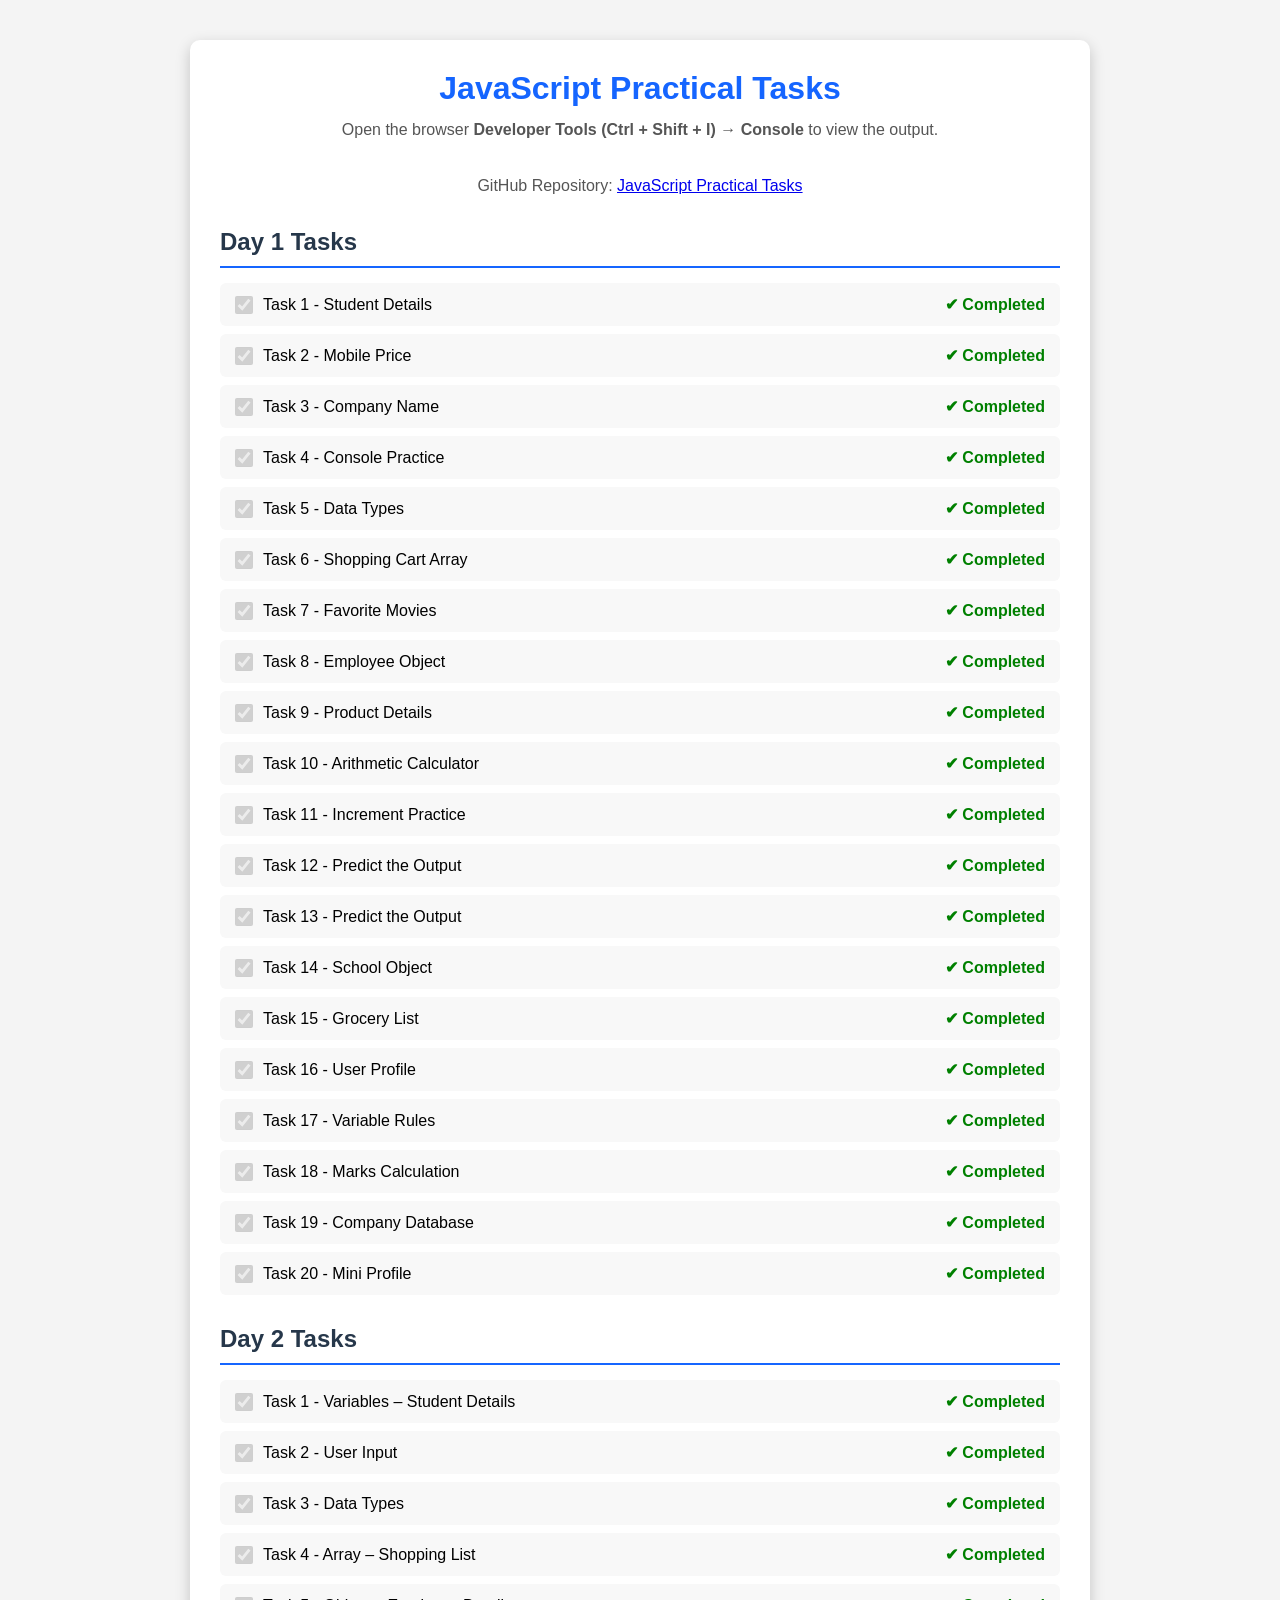
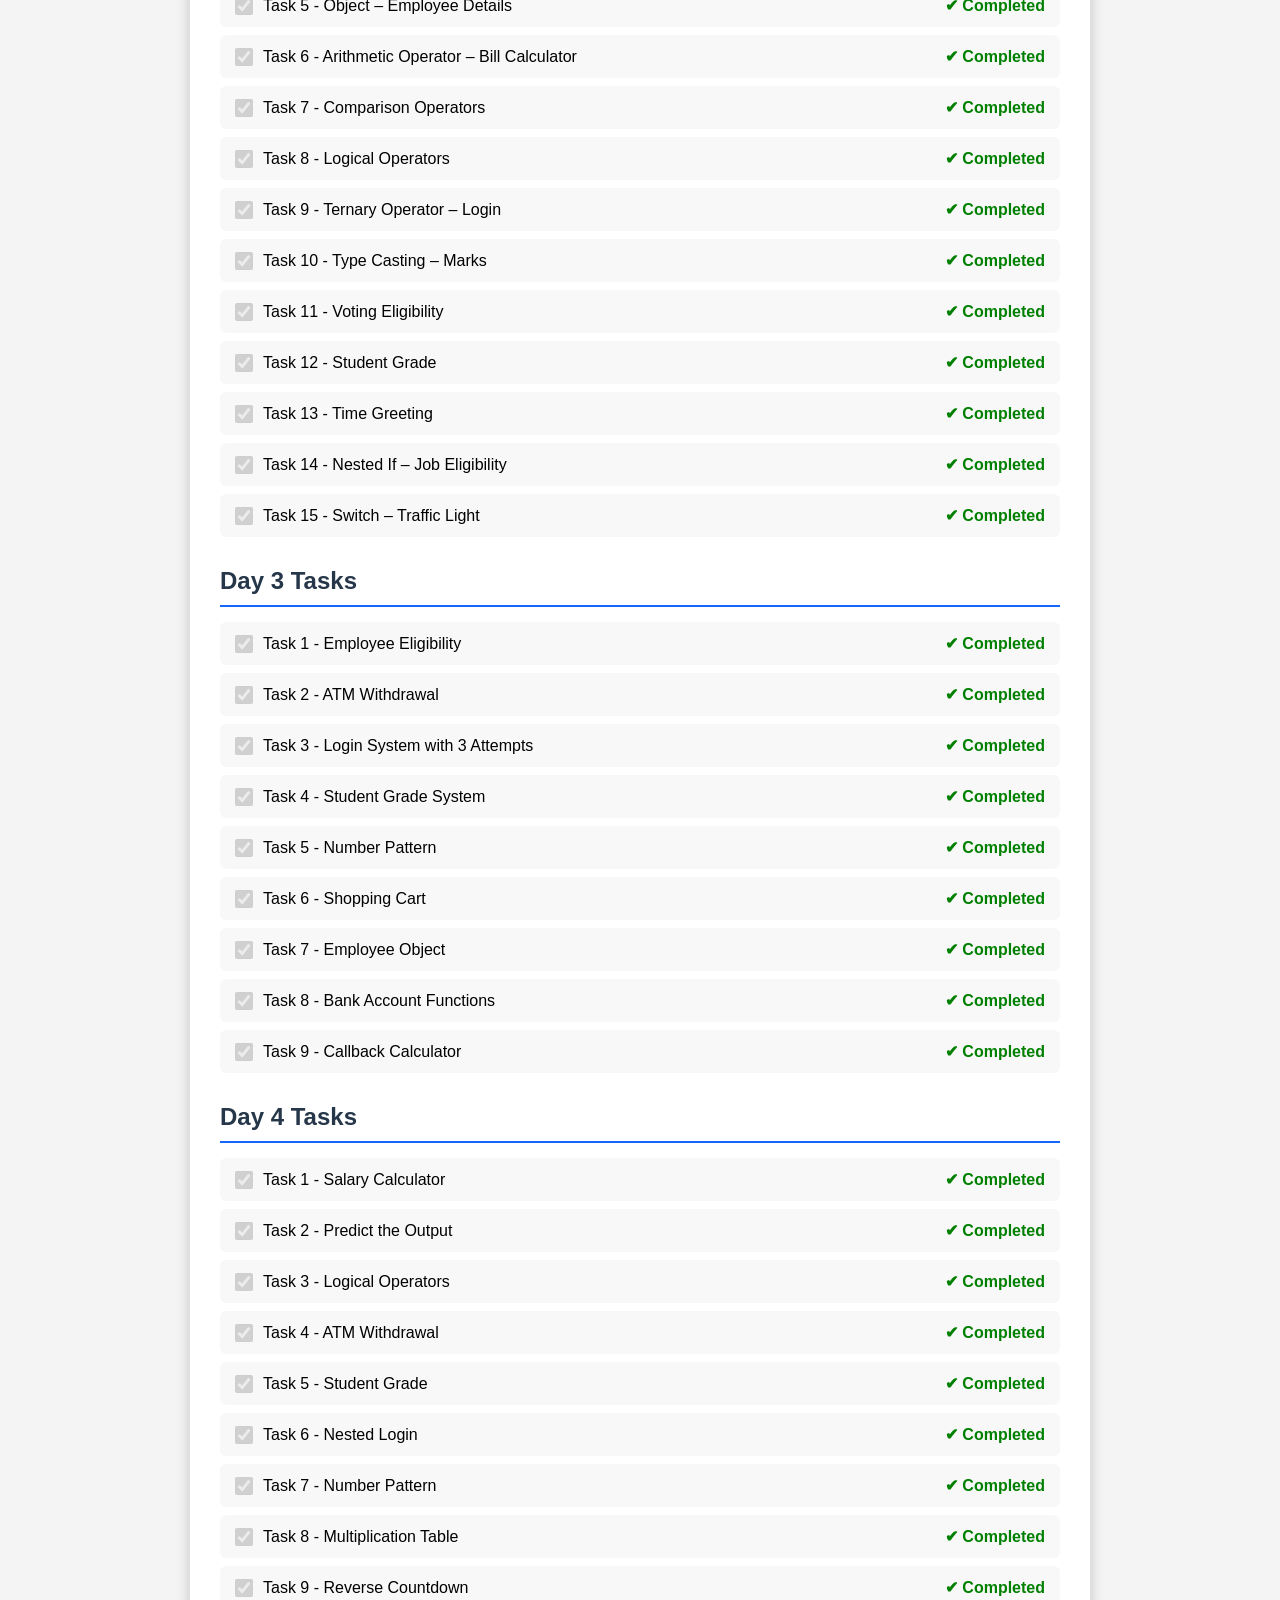
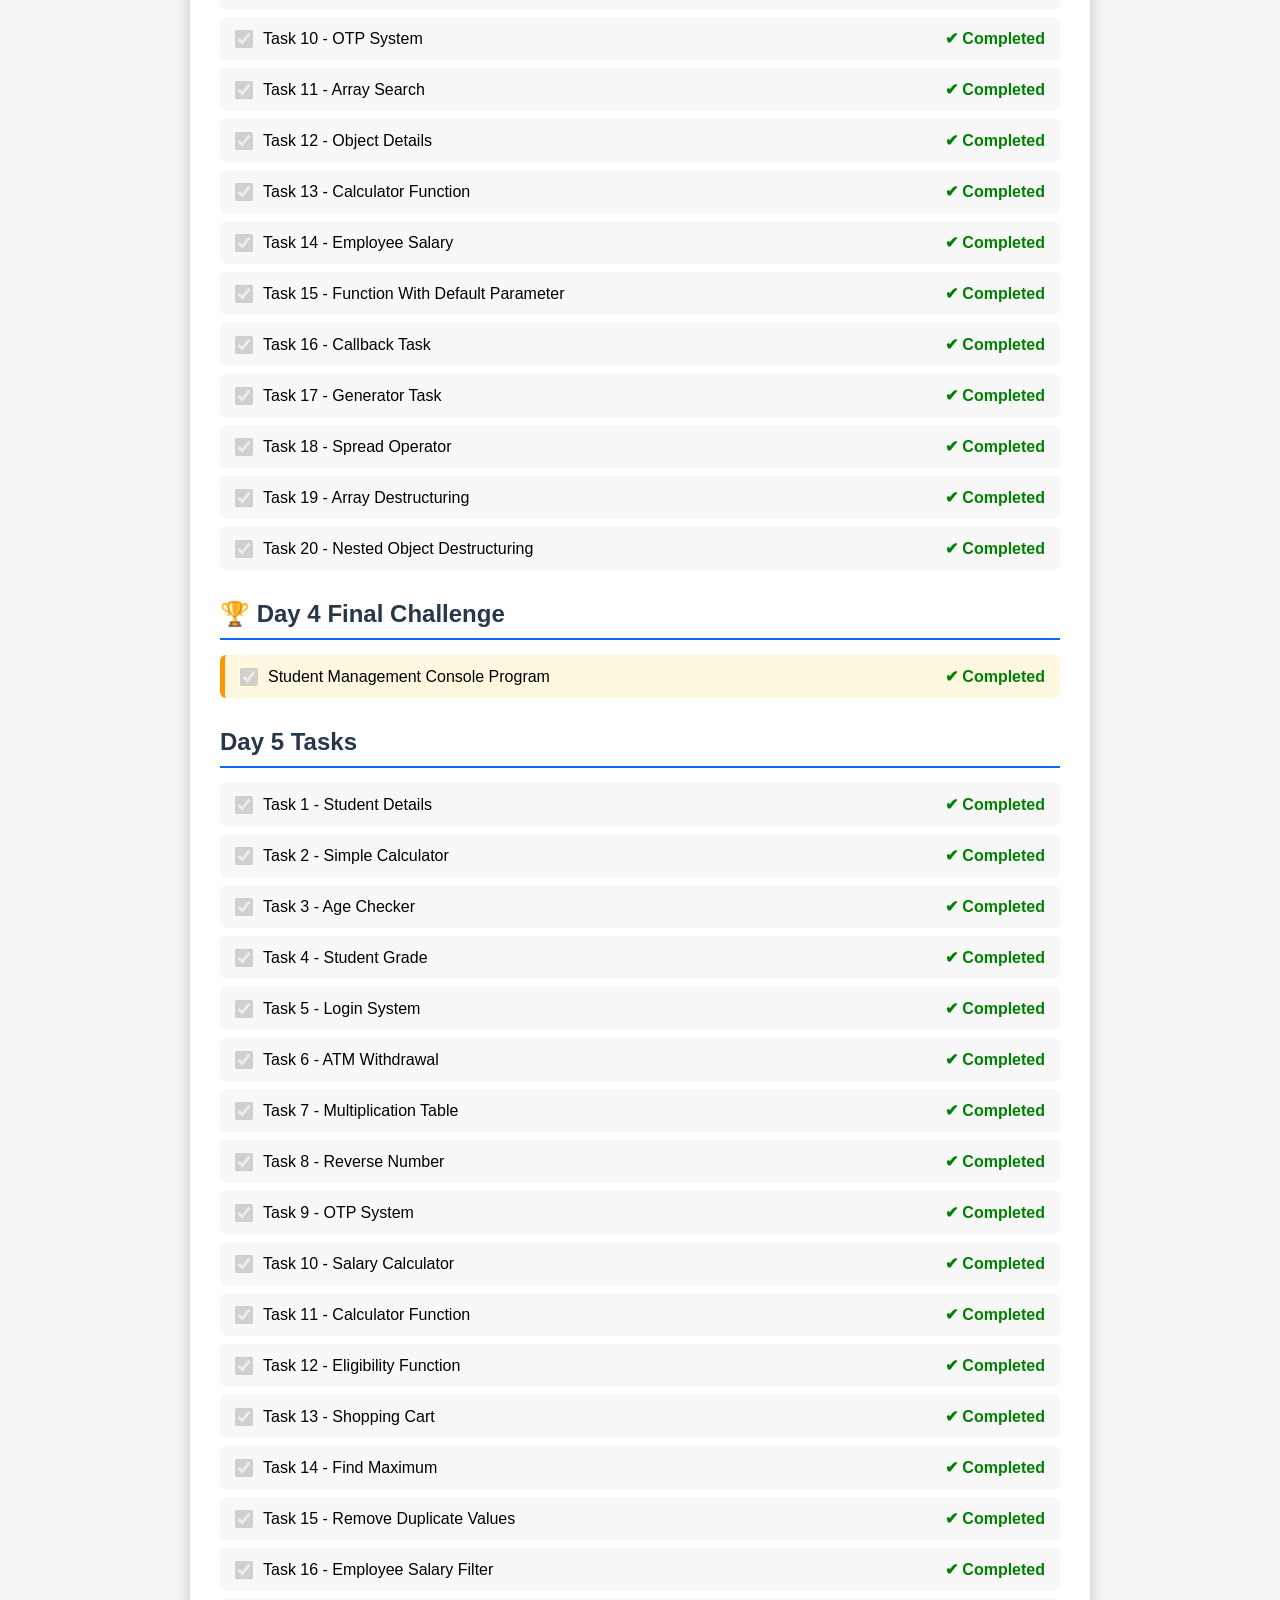
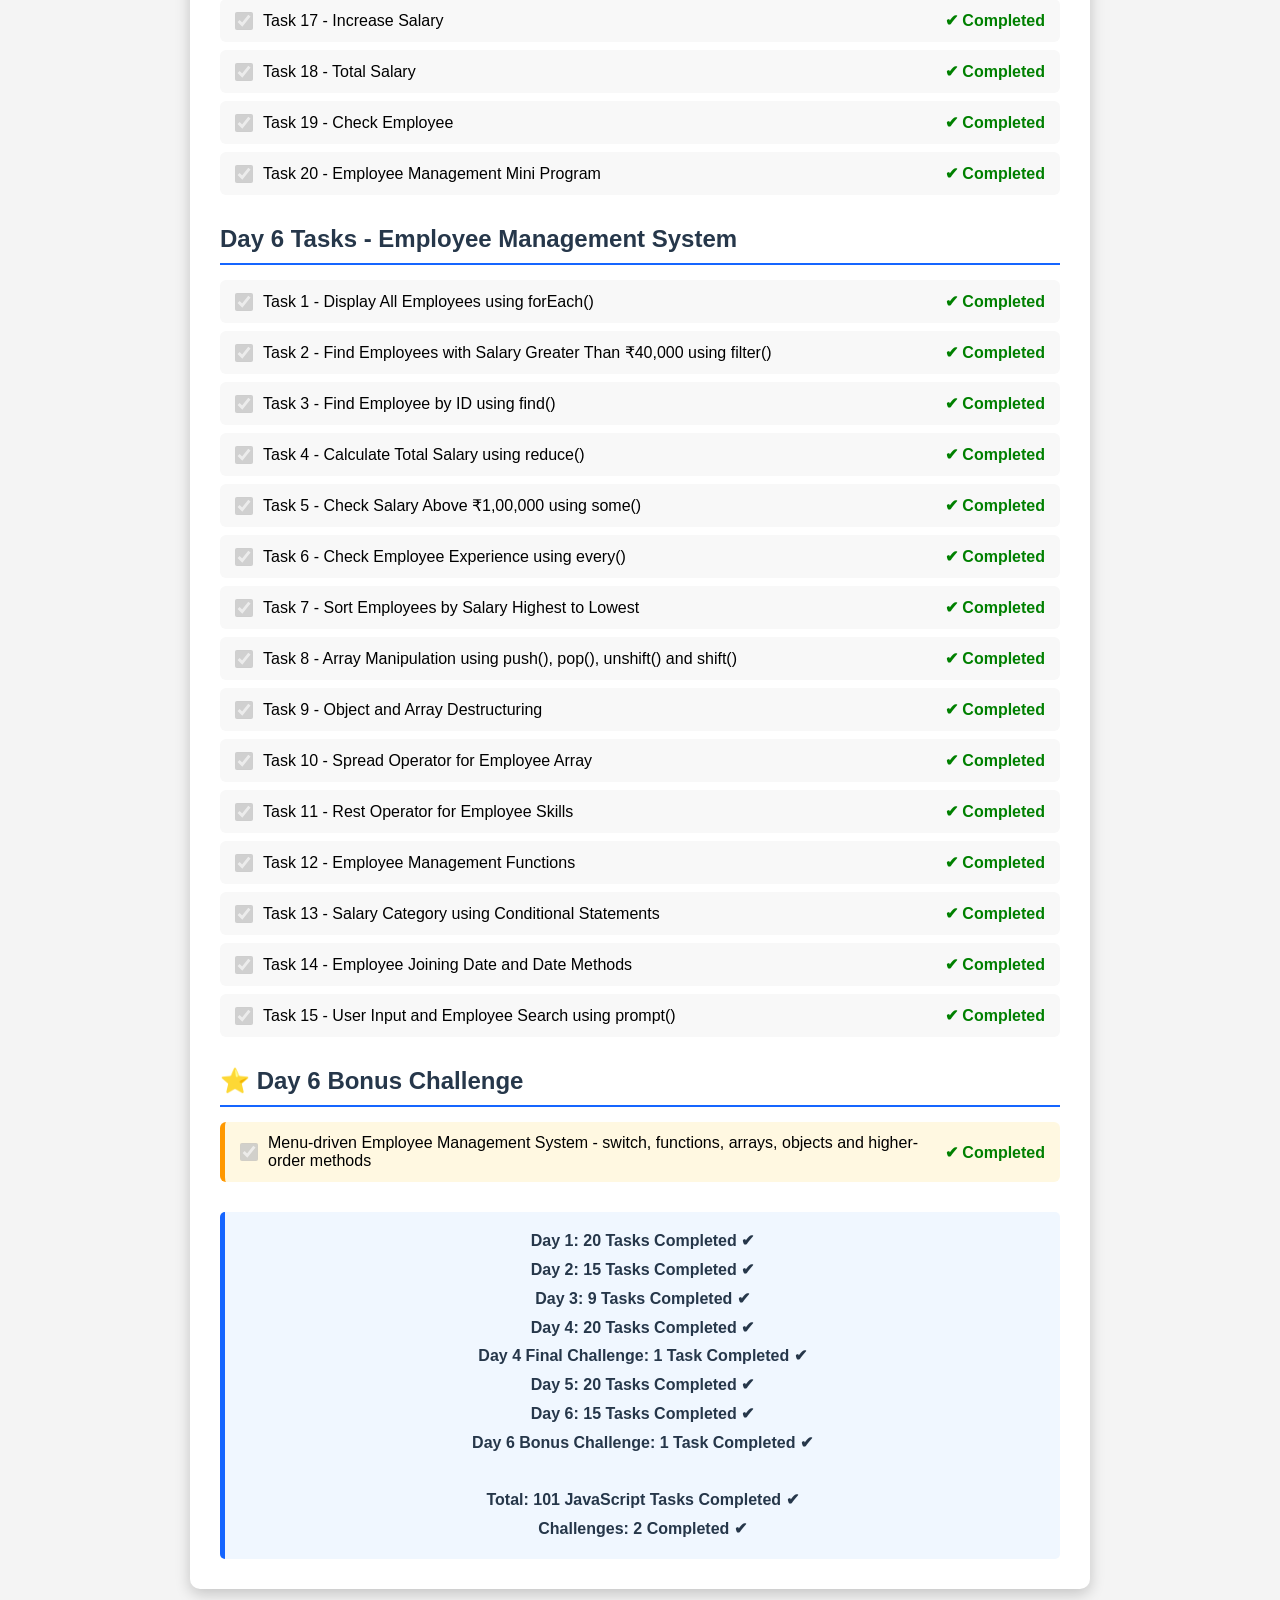
==== index.html @ 6cb3fb2b "day 6 task completed" ====
<!DOCTYPE html>
<html lang="en">

<head>
    <meta charset="UTF-8">
    <meta name="viewport" content="width=device-width, initial-scale=1.0">

    <title>JavaScript Tasks - Day 1 to Day 6</title>

    <style>
        * {
            margin: 0;
            padding: 0;
            box-sizing: border-box;
            font-family: Arial, sans-serif;
        }

        body {
            background: #f4f4f4;
            padding: 40px;
        }

        .container {
            max-width: 900px;
            margin: auto;
            background: #fff;
            padding: 30px;
            border-radius: 10px;
            box-shadow: 0 5px 15px rgba(0, 0, 0, .2);
        }

        h1 {
            color: #1565ff;
            text-align: center;
            margin-bottom: 10px;
        }

        .description {
            text-align: center;
            color: #555;
            margin-bottom: 30px;
            line-height: 1.6;
        }

        .day-section {
            margin-top: 30px;
        }

        h2 {
            color: #26374a;
            margin-bottom: 15px;
            padding-bottom: 10px;
            border-bottom: 2px solid #1565ff;
        }

        ul {
            list-style: none;
        }

        li {
            padding: 12px 15px;
            margin: 8px 0;
            background: #f8f8f8;
            border-radius: 6px;
            display: flex;
            align-items: center;
            gap: 10px;
        }

        input[type="checkbox"] {
            width: 18px;
            height: 18px;
            accent-color: #1565ff;
            flex-shrink: 0;
        }

        .task-name {
            flex: 1;
        }

        .completed {
            color: green;
            font-weight: bold;
            white-space: nowrap;
        }

        .challenge {
            background: #fff8e1;
            border-left: 5px solid #ff9800;
        }

        .summary {
            margin-top: 30px;
            padding: 15px;
            background: #f0f7ff;
            border-left: 5px solid #1565ff;
            border-radius: 5px;
            text-align: center;
            font-weight: bold;
            color: #26374a;
            line-height: 1.8;
        }

        @media (max-width: 600px) {
            body {
                padding: 20px;
            }

            .container {
                padding: 20px;
            }

            li {
                align-items: flex-start;
            }

            .completed {
                font-size: 13px;
            }
        }
    </style>
</head>

<body>

<div class="container">

    <h1>JavaScript Practical Tasks</h1>

    <p class="description">
        Open the browser
        <strong>Developer Tools (Ctrl + Shift + I)</strong>
        →
        <strong>Console</strong>
        to view the output.
    </p>

    <p class="description">
        GitHub Repository:
        <a
            href="https://github.com/Mohithram30/javascript-tasks"
            target="_blank">
            JavaScript Practical Tasks
        </a>
    </p>


    <!-- ==================== DAY 1 ==================== -->

    <div class="day-section">

        <h2>Day 1 Tasks</h2>

        <ul>

            <li>
                <input type="checkbox" checked disabled>
                <span class="task-name">Task 1 - Student Details</span>
                <span class="completed">✔ Completed</span>
            </li>

            <li>
                <input type="checkbox" checked disabled>
                <span class="task-name">Task 2 - Mobile Price</span>
                <span class="completed">✔ Completed</span>
            </li>

            <li>
                <input type="checkbox" checked disabled>
                <span class="task-name">Task 3 - Company Name</span>
                <span class="completed">✔ Completed</span>
            </li>

            <li>
                <input type="checkbox" checked disabled>
                <span class="task-name">Task 4 - Console Practice</span>
                <span class="completed">✔ Completed</span>
            </li>

            <li>
                <input type="checkbox" checked disabled>
                <span class="task-name">Task 5 - Data Types</span>
                <span class="completed">✔ Completed</span>
            </li>

            <li>
                <input type="checkbox" checked disabled>
                <span class="task-name">Task 6 - Shopping Cart Array</span>
                <span class="completed">✔ Completed</span>
            </li>

            <li>
                <input type="checkbox" checked disabled>
                <span class="task-name">Task 7 - Favorite Movies</span>
                <span class="completed">✔ Completed</span>
            </li>

            <li>
                <input type="checkbox" checked disabled>
                <span class="task-name">Task 8 - Employee Object</span>
                <span class="completed">✔ Completed</span>
            </li>

            <li>
                <input type="checkbox" checked disabled>
                <span class="task-name">Task 9 - Product Details</span>
                <span class="completed">✔ Completed</span>
            </li>

            <li>
                <input type="checkbox" checked disabled>
                <span class="task-name">Task 10 - Arithmetic Calculator</span>
                <span class="completed">✔ Completed</span>
            </li>

            <li>
                <input type="checkbox" checked disabled>
                <span class="task-name">Task 11 - Increment Practice</span>
                <span class="completed">✔ Completed</span>
            </li>

            <li>
                <input type="checkbox" checked disabled>
                <span class="task-name">Task 12 - Predict the Output</span>
                <span class="completed">✔ Completed</span>
            </li>

            <li>
                <input type="checkbox" checked disabled>
                <span class="task-name">Task 13 - Predict the Output</span>
                <span class="completed">✔ Completed</span>
            </li>

            <li>
                <input type="checkbox" checked disabled>
                <span class="task-name">Task 14 - School Object</span>
                <span class="completed">✔ Completed</span>
            </li>

            <li>
                <input type="checkbox" checked disabled>
                <span class="task-name">Task 15 - Grocery List</span>
                <span class="completed">✔ Completed</span>
            </li>

            <li>
                <input type="checkbox" checked disabled>
                <span class="task-name">Task 16 - User Profile</span>
                <span class="completed">✔ Completed</span>
            </li>

            <li>
                <input type="checkbox" checked disabled>
                <span class="task-name">Task 17 - Variable Rules</span>
                <span class="completed">✔ Completed</span>
            </li>

            <li>
                <input type="checkbox" checked disabled>
                <span class="task-name">Task 18 - Marks Calculation</span>
                <span class="completed">✔ Completed</span>
            </li>

            <li>
                <input type="checkbox" checked disabled>
                <span class="task-name">Task 19 - Company Database</span>
                <span class="completed">✔ Completed</span>
            </li>

            <li>
                <input type="checkbox" checked disabled>
                <span class="task-name">Task 20 - Mini Profile</span>
                <span class="completed">✔ Completed</span>
            </li>

        </ul>

    </div>


    <!-- ==================== DAY 2 ==================== -->

    <div class="day-section">

        <h2>Day 2 Tasks</h2>

        <ul>

            <li>
                <input type="checkbox" checked disabled>
                <span class="task-name">Task 1 - Variables – Student Details</span>
                <span class="completed">✔ Completed</span>
            </li>

            <li>
                <input type="checkbox" checked disabled>
                <span class="task-name">Task 2 - User Input</span>
                <span class="completed">✔ Completed</span>
            </li>

            <li>
                <input type="checkbox" checked disabled>
                <span class="task-name">Task 3 - Data Types</span>
                <span class="completed">✔ Completed</span>
            </li>

            <li>
                <input type="checkbox" checked disabled>
                <span class="task-name">Task 4 - Array – Shopping List</span>
                <span class="completed">✔ Completed</span>
            </li>

            <li>
                <input type="checkbox" checked disabled>
                <span class="task-name">Task 5 - Object – Employee Details</span>
                <span class="completed">✔ Completed</span>
            </li>

            <li>
                <input type="checkbox" checked disabled>
                <span class="task-name">Task 6 - Arithmetic Operator – Bill Calculator</span>
                <span class="completed">✔ Completed</span>
            </li>

            <li>
                <input type="checkbox" checked disabled>
                <span class="task-name">Task 7 - Comparison Operators</span>
                <span class="completed">✔ Completed</span>
            </li>

            <li>
                <input type="checkbox" checked disabled>
                <span class="task-name">Task 8 - Logical Operators</span>
                <span class="completed">✔ Completed</span>
            </li>

            <li>
                <input type="checkbox" checked disabled>
                <span class="task-name">Task 9 - Ternary Operator – Login</span>
                <span class="completed">✔ Completed</span>
            </li>

            <li>
                <input type="checkbox" checked disabled>
                <span class="task-name">Task 10 - Type Casting – Marks</span>
                <span class="completed">✔ Completed</span>
            </li>

            <li>
                <input type="checkbox" checked disabled>
                <span class="task-name">Task 11 - Voting Eligibility</span>
                <span class="completed">✔ Completed</span>
            </li>

            <li>
                <input type="checkbox" checked disabled>
                <span class="task-name">Task 12 - Student Grade</span>
                <span class="completed">✔ Completed</span>
            </li>

            <li>
                <input type="checkbox" checked disabled>
                <span class="task-name">Task 13 - Time Greeting</span>
                <span class="completed">✔ Completed</span>
            </li>

            <li>
                <input type="checkbox" checked disabled>
                <span class="task-name">Task 14 - Nested If – Job Eligibility</span>
                <span class="completed">✔ Completed</span>
            </li>

            <li>
                <input type="checkbox" checked disabled>
                <span class="task-name">Task 15 - Switch – Traffic Light</span>
                <span class="completed">✔ Completed</span>
            </li>

        </ul>

    </div>


    <!-- ==================== DAY 3 ==================== -->

    <div class="day-section">

        <h2>Day 3 Tasks</h2>

        <ul>

            <li>
                <input type="checkbox" checked disabled>
                <span class="task-name">Task 1 - Employee Eligibility</span>
                <span class="completed">✔ Completed</span>
            </li>

            <li>
                <input type="checkbox" checked disabled>
                <span class="task-name">Task 2 - ATM Withdrawal</span>
                <span class="completed">✔ Completed</span>
            </li>

            <li>
                <input type="checkbox" checked disabled>
                <span class="task-name">Task 3 - Login System with 3 Attempts</span>
                <span class="completed">✔ Completed</span>
            </li>

            <li>
                <input type="checkbox" checked disabled>
                <span class="task-name">Task 4 - Student Grade System</span>
                <span class="completed">✔ Completed</span>
            </li>

            <li>
                <input type="checkbox" checked disabled>
                <span class="task-name">Task 5 - Number Pattern</span>
                <span class="completed">✔ Completed</span>
            </li>

            <li>
                <input type="checkbox" checked disabled>
                <span class="task-name">Task 6 - Shopping Cart</span>
                <span class="completed">✔ Completed</span>
            </li>

            <li>
                <input type="checkbox" checked disabled>
                <span class="task-name">Task 7 - Employee Object</span>
                <span class="completed">✔ Completed</span>
            </li>

            <li>
                <input type="checkbox" checked disabled>
                <span class="task-name">Task 8 - Bank Account Functions</span>
                <span class="completed">✔ Completed</span>
            </li>

            <li>
                <input type="checkbox" checked disabled>
                <span class="task-name">Task 9 - Callback Calculator</span>
                <span class="completed">✔ Completed</span>
            </li>

        </ul>

    </div>


    <!-- ==================== DAY 4 ==================== -->

    <div class="day-section">

        <h2>Day 4 Tasks</h2>

        <ul>

            <li>
                <input type="checkbox" checked disabled>
                <span class="task-name">Task 1 - Salary Calculator</span>
                <span class="completed">✔ Completed</span>
            </li>

            <li>
                <input type="checkbox" checked disabled>
                <span class="task-name">Task 2 - Predict the Output</span>
                <span class="completed">✔ Completed</span>
            </li>

            <li>
                <input type="checkbox" checked disabled>
                <span class="task-name">Task 3 - Logical Operators</span>
                <span class="completed">✔ Completed</span>
            </li>

            <li>
                <input type="checkbox" checked disabled>
                <span class="task-name">Task 4 - ATM Withdrawal</span>
                <span class="completed">✔ Completed</span>
            </li>

            <li>
                <input type="checkbox" checked disabled>
                <span class="task-name">Task 5 - Student Grade</span>
                <span class="completed">✔ Completed</span>
            </li>

            <li>
                <input type="checkbox" checked disabled>
                <span class="task-name">Task 6 - Nested Login</span>
                <span class="completed">✔ Completed</span>
            </li>

            <li>
                <input type="checkbox" checked disabled>
                <span class="task-name">Task 7 - Number Pattern</span>
                <span class="completed">✔ Completed</span>
            </li>

            <li>
                <input type="checkbox" checked disabled>
                <span class="task-name">Task 8 - Multiplication Table</span>
                <span class="completed">✔ Completed</span>
            </li>

            <li>
                <input type="checkbox" checked disabled>
                <span class="task-name">Task 9 - Reverse Countdown</span>
                <span class="completed">✔ Completed</span>
            </li>

            <li>
                <input type="checkbox" checked disabled>
                <span class="task-name">Task 10 - OTP System</span>
                <span class="completed">✔ Completed</span>
            </li>

            <li>
                <input type="checkbox" checked disabled>
                <span class="task-name">Task 11 - Array Search</span>
                <span class="completed">✔ Completed</span>
            </li>

            <li>
                <input type="checkbox" checked disabled>
                <span class="task-name">Task 12 - Object Details</span>
                <span class="completed">✔ Completed</span>
            </li>

            <li>
                <input type="checkbox" checked disabled>
                <span class="task-name">Task 13 - Calculator Function</span>
                <span class="completed">✔ Completed</span>
            </li>

            <li>
                <input type="checkbox" checked disabled>
                <span class="task-name">Task 14 - Employee Salary</span>
                <span class="completed">✔ Completed</span>
            </li>

            <li>
                <input type="checkbox" checked disabled>
                <span class="task-name">Task 15 - Function With Default Parameter</span>
                <span class="completed">✔ Completed</span>
            </li>

            <li>
                <input type="checkbox" checked disabled>
                <span class="task-name">Task 16 - Callback Task</span>
                <span class="completed">✔ Completed</span>
            </li>

            <li>
                <input type="checkbox" checked disabled>
                <span class="task-name">Task 17 - Generator Task</span>
                <span class="completed">✔ Completed</span>
            </li>

            <li>
                <input type="checkbox" checked disabled>
                <span class="task-name">Task 18 - Spread Operator</span>
                <span class="completed">✔ Completed</span>
            </li>

            <li>
                <input type="checkbox" checked disabled>
                <span class="task-name">Task 19 - Array Destructuring</span>
                <span class="completed">✔ Completed</span>
            </li>

            <li>
                <input type="checkbox" checked disabled>
                <span class="task-name">Task 20 - Nested Object Destructuring</span>
                <span class="completed">✔ Completed</span>
            </li>

        </ul>

    </div>


    <!-- ==================== DAY 4 FINAL CHALLENGE ==================== -->

    <div class="day-section">

        <h2>🏆 Day 4 Final Challenge</h2>

        <ul>

            <li class="challenge">
                <input type="checkbox" checked disabled>

                <span class="task-name">
                    Student Management Console Program
                </span>

                <span class="completed">
                    ✔ Completed
                </span>
            </li>

        </ul>

    </div>


    <!-- ==================== DAY 5 ==================== -->

    <div class="day-section">

        <h2>Day 5 Tasks</h2>

        <ul>

            <li>
                <input type="checkbox" checked disabled>
                <span class="task-name">Task 1 - Student Details</span>
                <span class="completed">✔ Completed</span>
            </li>

            <li>
                <input type="checkbox" checked disabled>
                <span class="task-name">Task 2 - Simple Calculator</span>
                <span class="completed">✔ Completed</span>
            </li>

            <li>
                <input type="checkbox" checked disabled>
                <span class="task-name">Task 3 - Age Checker</span>
                <span class="completed">✔ Completed</span>
            </li>

            <li>
                <input type="checkbox" checked disabled>
                <span class="task-name">Task 4 - Student Grade</span>
                <span class="completed">✔ Completed</span>
            </li>

            <li>
                <input type="checkbox" checked disabled>
                <span class="task-name">Task 5 - Login System</span>
                <span class="completed">✔ Completed</span>
            </li>

            <li>
                <input type="checkbox" checked disabled>
                <span class="task-name">Task 6 - ATM Withdrawal</span>
                <span class="completed">✔ Completed</span>
            </li>

            <li>
                <input type="checkbox" checked disabled>
                <span class="task-name">Task 7 - Multiplication Table</span>
                <span class="completed">✔ Completed</span>
            </li>

            <li>
                <input type="checkbox" checked disabled>
                <span class="task-name">Task 8 - Reverse Number</span>
                <span class="completed">✔ Completed</span>
            </li>

            <li>
                <input type="checkbox" checked disabled>
                <span class="task-name">Task 9 - OTP System</span>
                <span class="completed">✔ Completed</span>
            </li>

            <li>
                <input type="checkbox" checked disabled>
                <span class="task-name">Task 10 - Salary Calculator</span>
                <span class="completed">✔ Completed</span>
            </li>

            <li>
                <input type="checkbox" checked disabled>
                <span class="task-name">Task 11 - Calculator Function</span>
                <span class="completed">✔ Completed</span>
            </li>

            <li>
                <input type="checkbox" checked disabled>
                <span class="task-name">Task 12 - Eligibility Function</span>
                <span class="completed">✔ Completed</span>
            </li>

            <li>
                <input type="checkbox" checked disabled>
                <span class="task-name">Task 13 - Shopping Cart</span>
                <span class="completed">✔ Completed</span>
            </li>

            <li>
                <input type="checkbox" checked disabled>
                <span class="task-name">Task 14 - Find Maximum</span>
                <span class="completed">✔ Completed</span>
            </li>

            <li>
                <input type="checkbox" checked disabled>
                <span class="task-name">Task 15 - Remove Duplicate Values</span>
                <span class="completed">✔ Completed</span>
            </li>

            <li>
                <input type="checkbox" checked disabled>
                <span class="task-name">Task 16 - Employee Salary Filter</span>
                <span class="completed">✔ Completed</span>
            </li>

            <li>
                <input type="checkbox" checked disabled>
                <span class="task-name">Task 17 - Increase Salary</span>
                <span class="completed">✔ Completed</span>
            </li>

            <li>
                <input type="checkbox" checked disabled>
                <span class="task-name">Task 18 - Total Salary</span>
                <span class="completed">✔ Completed</span>
            </li>

            <li>
                <input type="checkbox" checked disabled>
                <span class="task-name">Task 19 - Check Employee</span>
                <span class="completed">✔ Completed</span>
            </li>

            <li>
                <input type="checkbox" checked disabled>
                <span class="task-name">Task 20 - Employee Management Mini Program</span>
                <span class="completed">✔ Completed</span>
            </li>

        </ul>

    </div>


    <!-- ==================== DAY 6 ==================== -->

    <div class="day-section">

        <h2>Day 6 Tasks - Employee Management System</h2>

        <ul>

            <li>
                <input type="checkbox" checked disabled>
                <span class="task-name">
                    Task 1 - Display All Employees using forEach()
                </span>
                <span class="completed">✔ Completed</span>
            </li>

            <li>
                <input type="checkbox" checked disabled>
                <span class="task-name">
                    Task 2 - Find Employees with Salary Greater Than ₹40,000 using filter()
                </span>
                <span class="completed">✔ Completed</span>
            </li>

            <li>
                <input type="checkbox" checked disabled>
                <span class="task-name">
                    Task 3 - Find Employee by ID using find()
                </span>
                <span class="completed">✔ Completed</span>
            </li>

            <li>
                <input type="checkbox" checked disabled>
                <span class="task-name">
                    Task 4 - Calculate Total Salary using reduce()
                </span>
                <span class="completed">✔ Completed</span>
            </li>

            <li>
                <input type="checkbox" checked disabled>
                <span class="task-name">
                    Task 5 - Check Salary Above ₹1,00,000 using some()
                </span>
                <span class="completed">✔ Completed</span>
            </li>

            <li>
                <input type="checkbox" checked disabled>
                <span class="task-name">
                    Task 6 - Check Employee Experience using every()
                </span>
                <span class="completed">✔ Completed</span>
            </li>

            <li>
                <input type="checkbox" checked disabled>
                <span class="task-name">
                    Task 7 - Sort Employees by Salary Highest to Lowest
                </span>
                <span class="completed">✔ Completed</span>
            </li>

            <li>
                <input type="checkbox" checked disabled>
                <span class="task-name">
                    Task 8 - Array Manipulation using push(), pop(), unshift() and shift()
                </span>
                <span class="completed">✔ Completed</span>
            </li>

            <li>
                <input type="checkbox" checked disabled>
                <span class="task-name">
                    Task 9 - Object and Array Destructuring
                </span>
                <span class="completed">✔ Completed</span>
            </li>

            <li>
                <input type="checkbox" checked disabled>
                <span class="task-name">
                    Task 10 - Spread Operator for Employee Array
                </span>
                <span class="completed">✔ Completed</span>
            </li>

            <li>
                <input type="checkbox" checked disabled>
                <span class="task-name">
                    Task 11 - Rest Operator for Employee Skills
                </span>
                <span class="completed">✔ Completed</span>
            </li>

            <li>
                <input type="checkbox" checked disabled>
                <span class="task-name">
                    Task 12 - Employee Management Functions
                </span>
                <span class="completed">✔ Completed</span>
            </li>

            <li>
                <input type="checkbox" checked disabled>
                <span class="task-name">
                    Task 13 - Salary Category using Conditional Statements
                </span>
                <span class="completed">✔ Completed</span>
            </li>

            <li>
                <input type="checkbox" checked disabled>
                <span class="task-name">
                    Task 14 - Employee Joining Date and Date Methods
                </span>
                <span class="completed">✔ Completed</span>
            </li>

            <li>
                <input type="checkbox" checked disabled>
                <span class="task-name">
                    Task 15 - User Input and Employee Search using prompt()
                </span>
                <span class="completed">✔ Completed</span>
            </li>

        </ul>

    </div>


    <!-- ==================== DAY 6 BONUS ==================== -->

    <div class="day-section">

        <h2>⭐ Day 6 Bonus Challenge</h2>

        <ul>

            <li class="challenge">

                <input type="checkbox" checked disabled>

                <span class="task-name">
                    Menu-driven Employee Management System
                    - switch, functions, arrays, objects and higher-order methods
                </span>

                <span class="completed">
                    ✔ Completed
                </span>

            </li>

        </ul>

    </div>


    <!-- ==================== SUMMARY ==================== -->

    <div class="summary">

        Day 1: 20 Tasks Completed ✔

        <br>

        Day 2: 15 Tasks Completed ✔

        <br>

        Day 3: 9 Tasks Completed ✔

        <br>

        Day 4: 20 Tasks Completed ✔

        <br>

        Day 4 Final Challenge: 1 Task Completed ✔

        <br>

        Day 5: 20 Tasks Completed ✔

        <br>

        Day 6: 15 Tasks Completed ✔

        <br>

        Day 6 Bonus Challenge: 1 Task Completed ✔

        <br>
        <br>

        <strong>Total: 101 JavaScript Tasks Completed ✔</strong>

        <br>

        <strong>Challenges: 2 Completed ✔</strong>

    </div>

</div>


<!-- ==================== JAVASCRIPT FILES ==================== -->

<!-- Day 1 JavaScript -->
<script src="Day 1 Tasks.js"></script>

<!-- Day 2 JavaScript -->
<script src="Day 2 Task.js"></script>

<!-- Day 3 JavaScript -->
<script src="Day 3 Tasks.js"></script>

<!-- Day 4 JavaScript -->
<script src="Day 4 Tasks.js"></script>

<!-- Day 5 JavaScript -->
<script src="Day 5 Tasks.js"></script>

<!-- Day 6 JavaScript -->
<script src="Day 6 Task.js"></script>


</body>

</html>
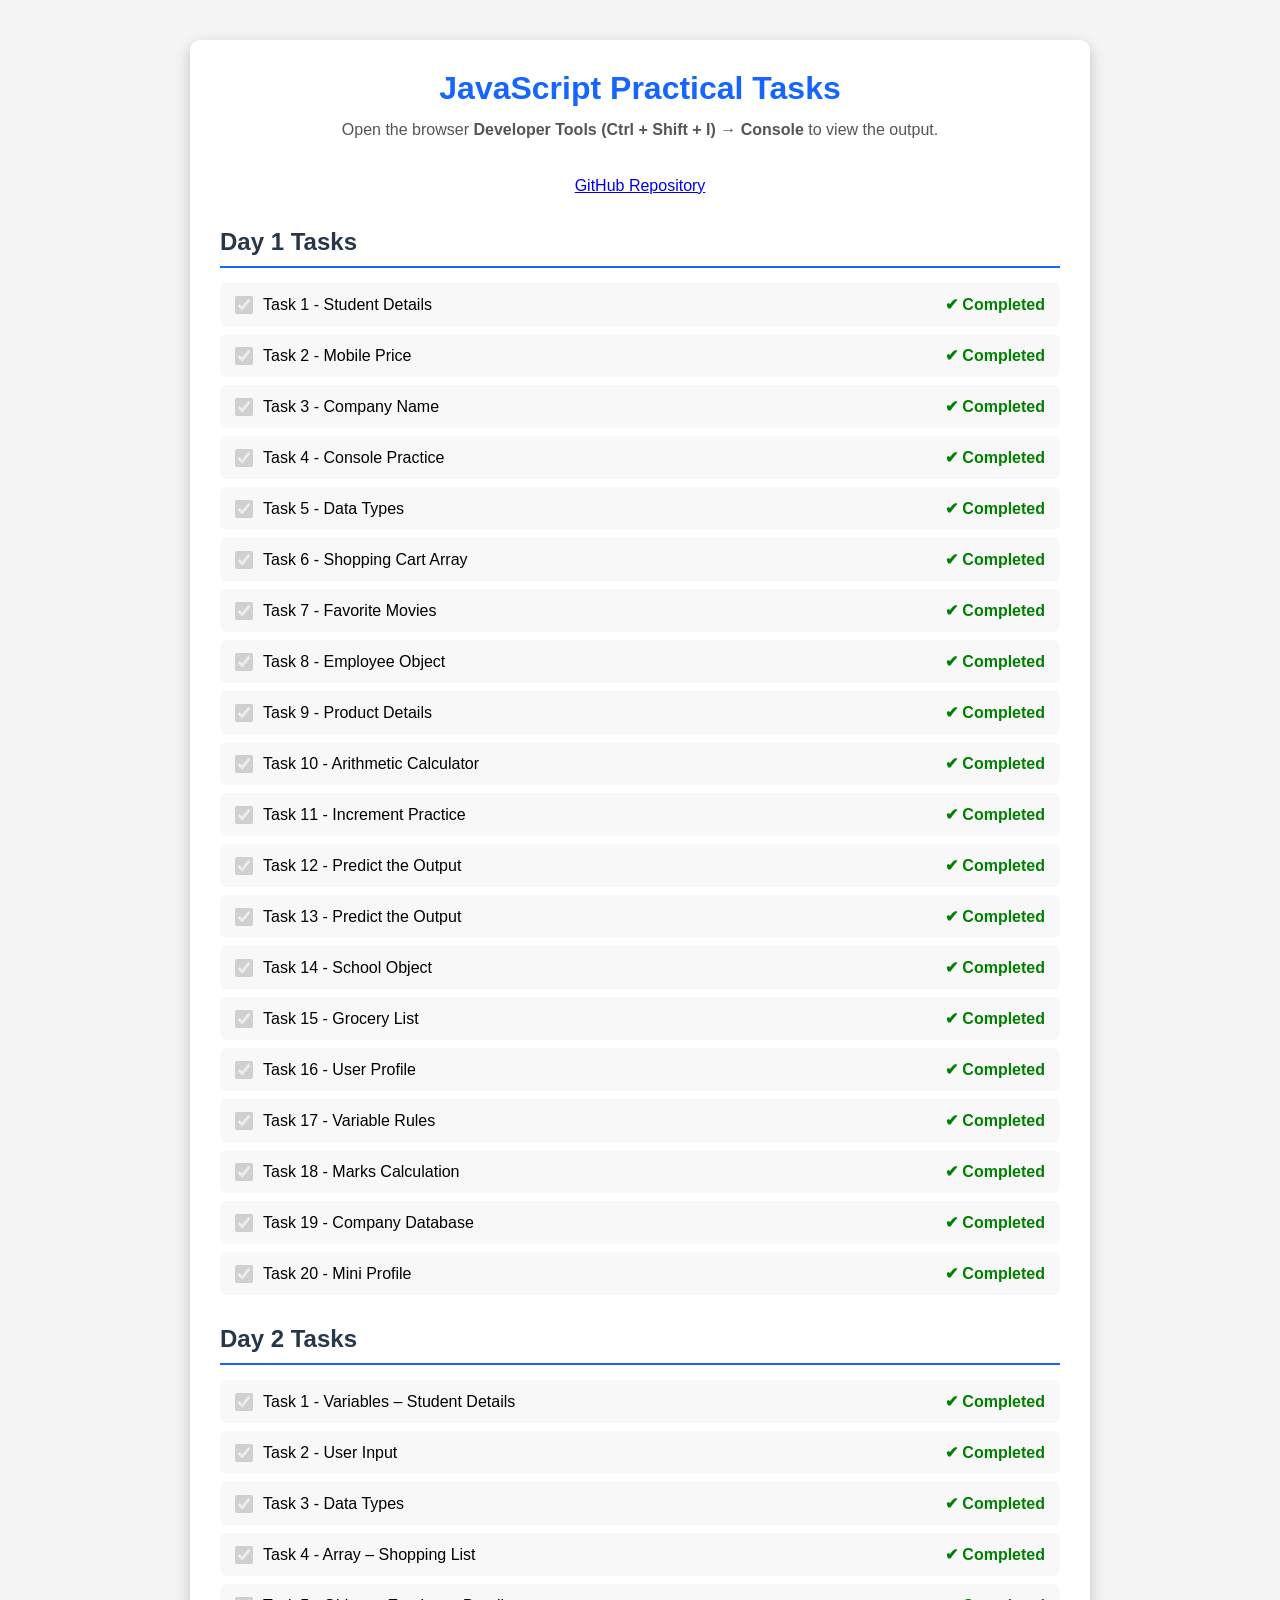
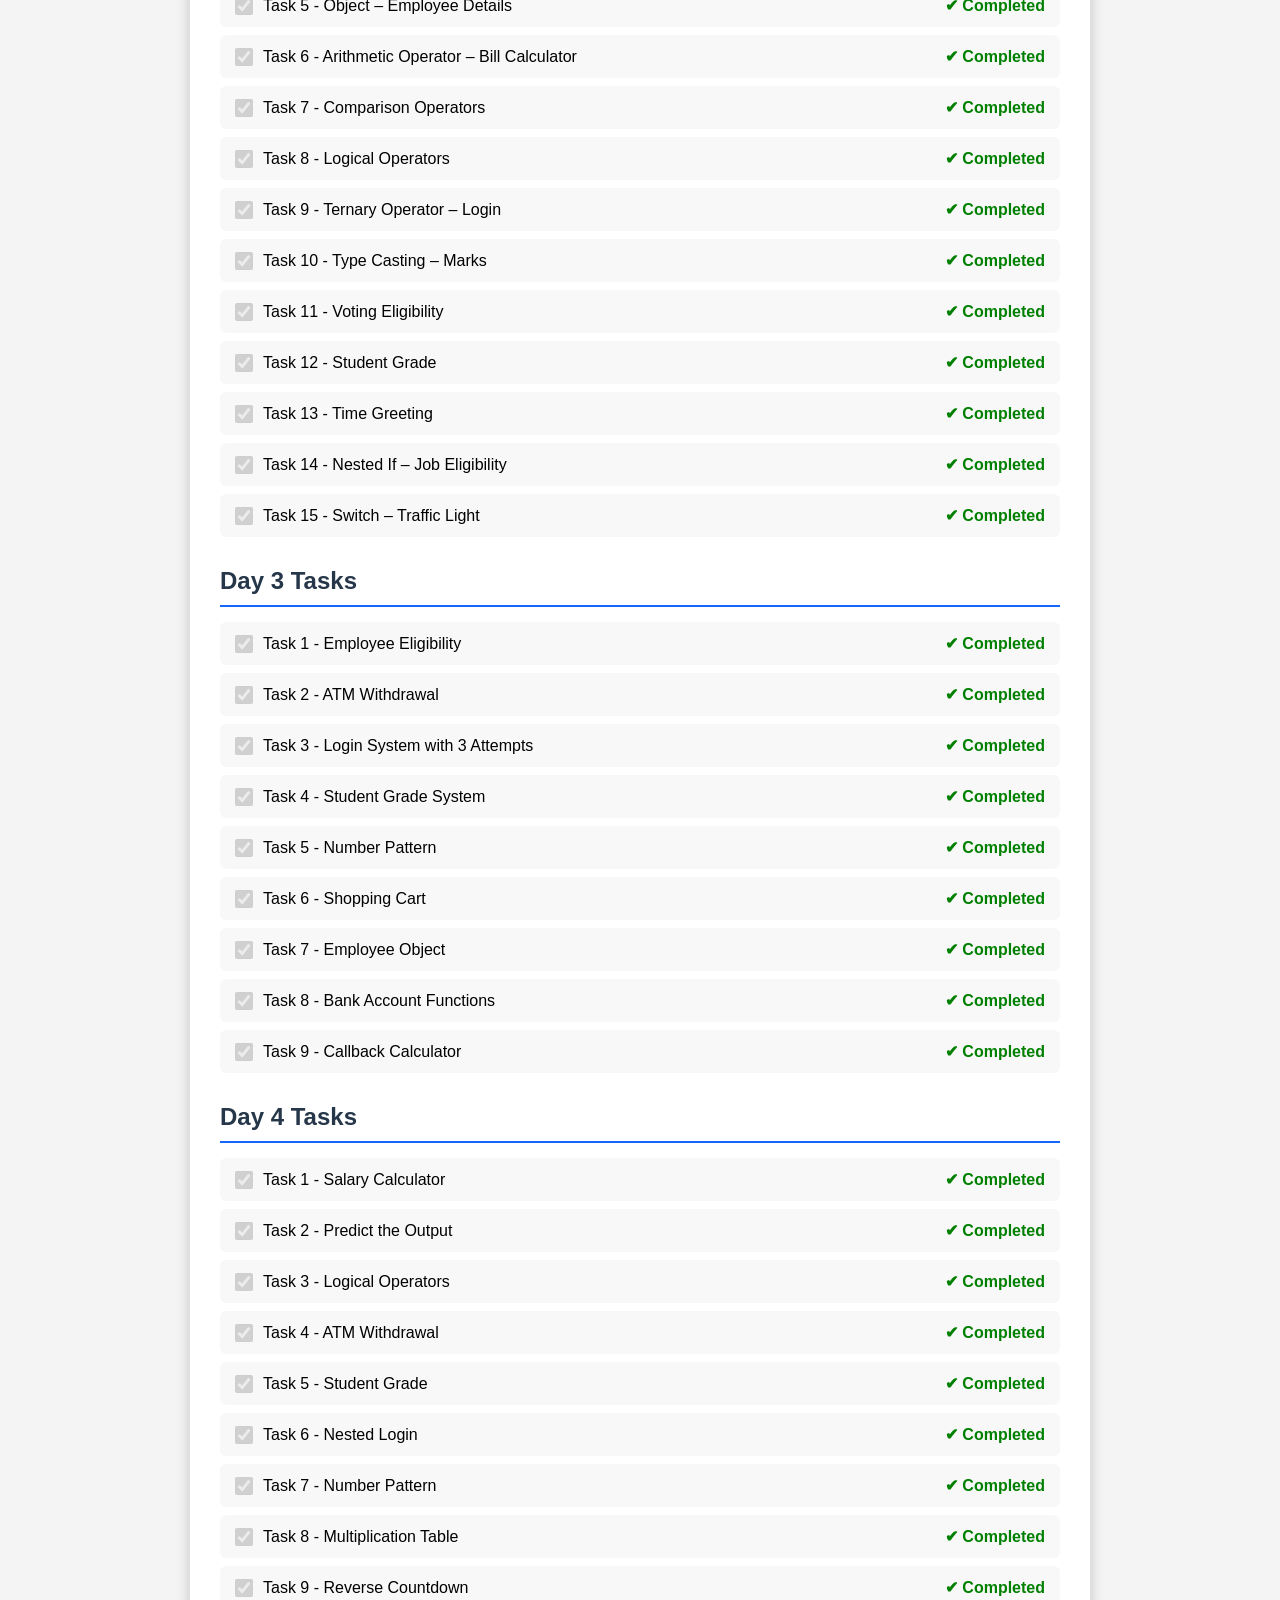
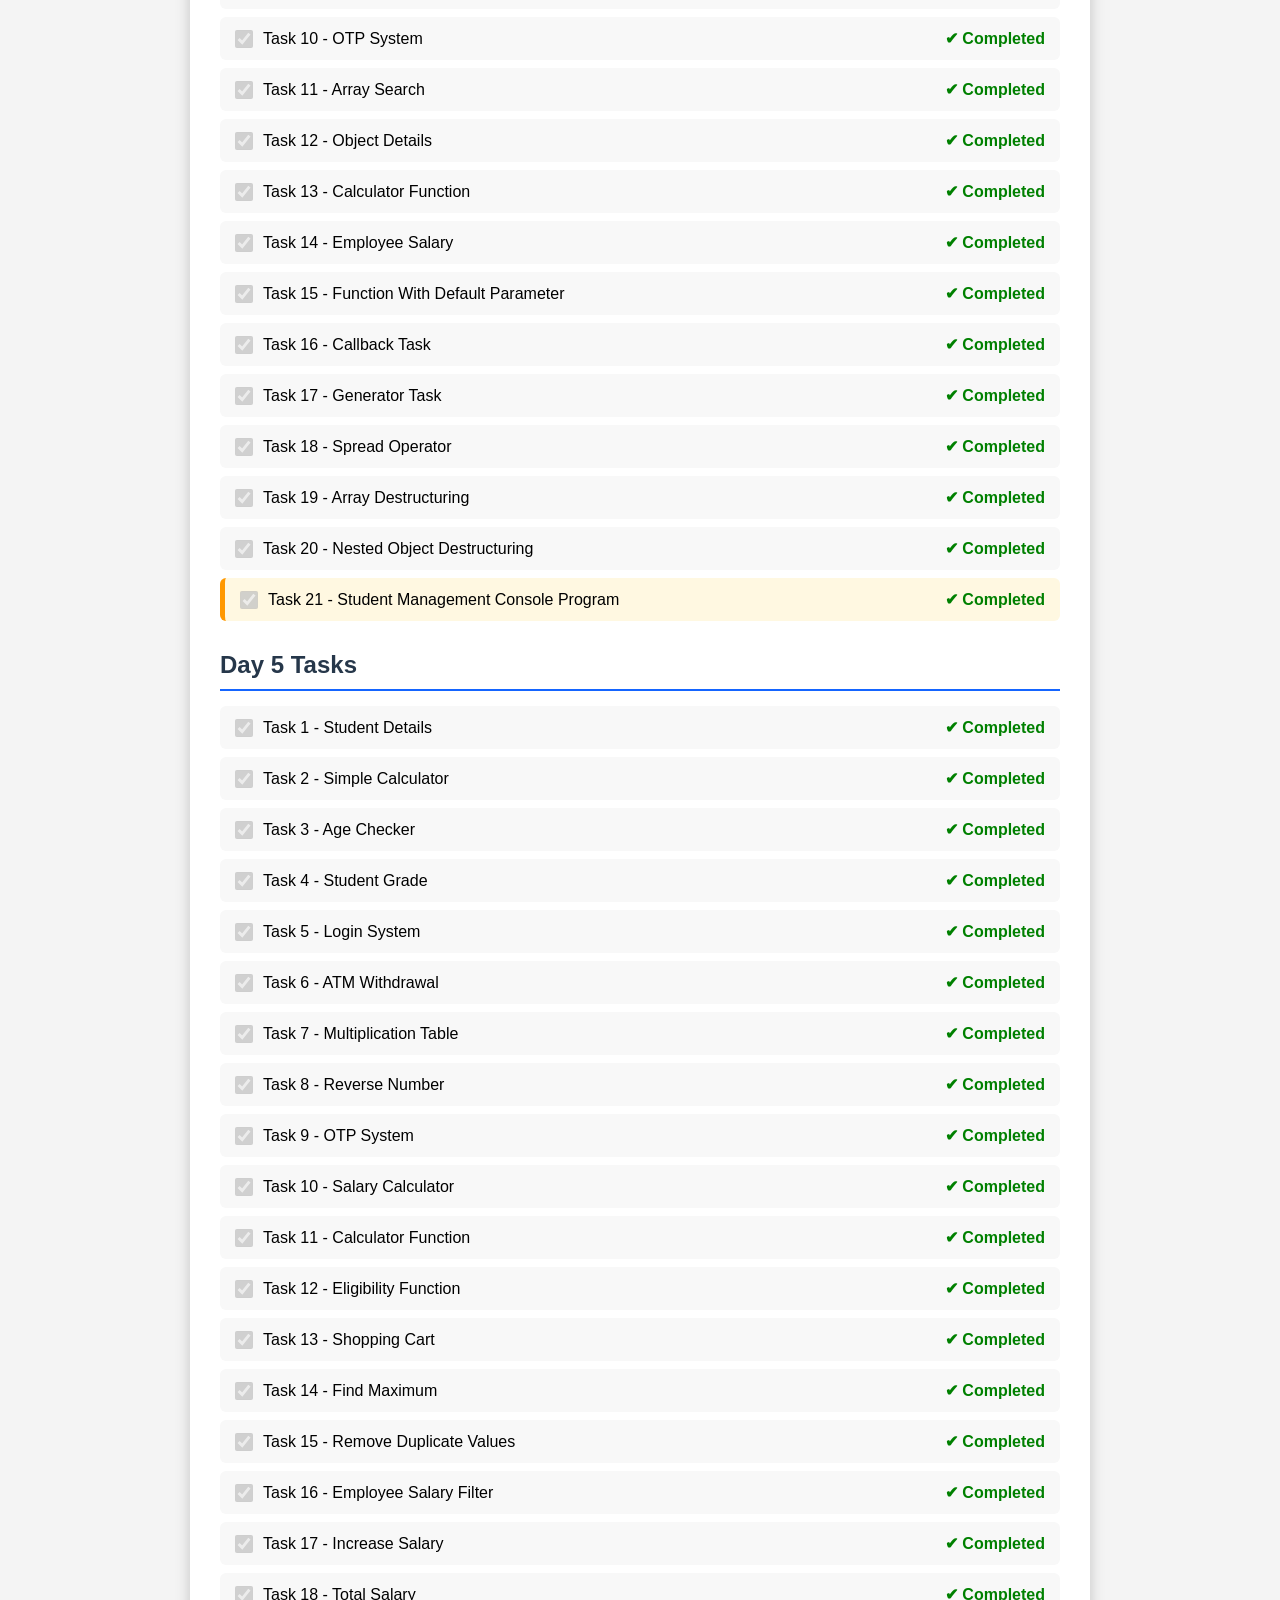
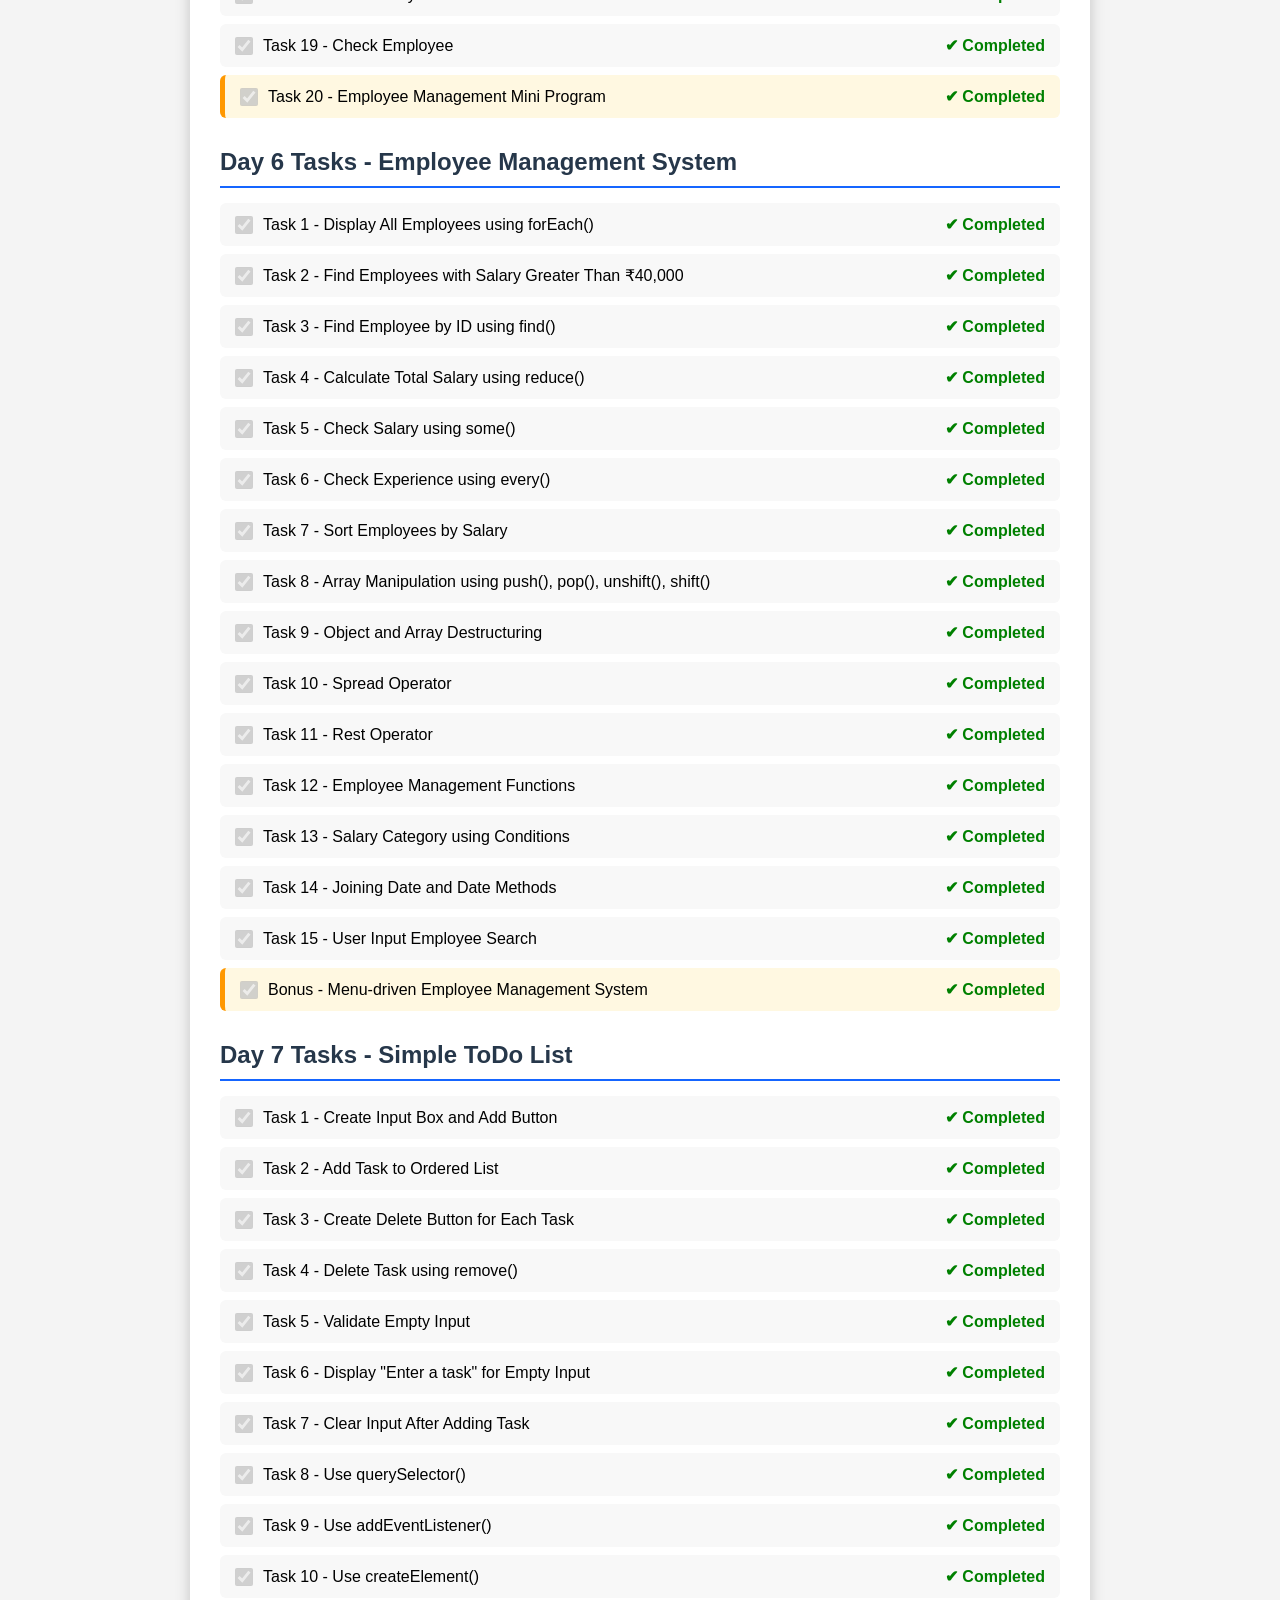
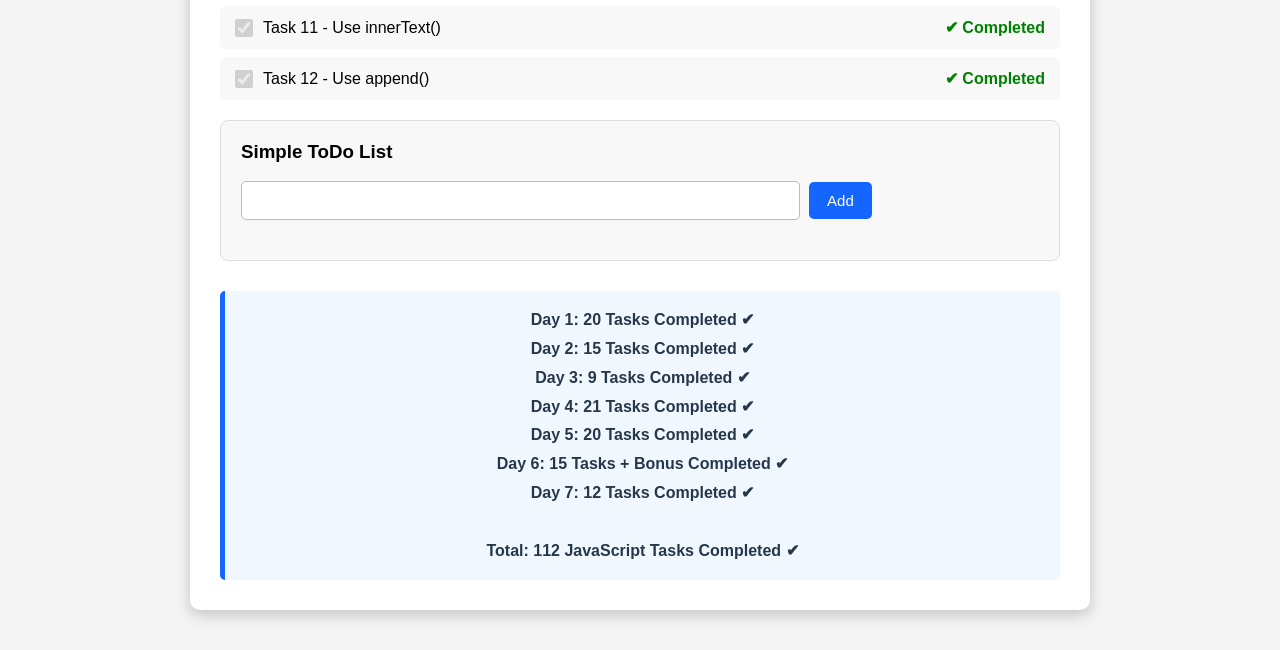
==== commit 3d6a16b0: "task 7 completed" ====
--- a/index.html
+++ b/index.html
@@ -2,123 +2,170 @@
 <html lang="en">
 
 <head>
-    <meta charset="UTF-8">
-    <meta name="viewport" content="width=device-width, initial-scale=1.0">
-
-    <title>JavaScript Tasks - Day 1 to Day 6</title>
-
-    <style>
-        * {
-            margin: 0;
-            padding: 0;
-            box-sizing: border-box;
-            font-family: Arial, sans-serif;
+<meta charset="UTF-8">
+<meta name="viewport" content="width=device-width, initial-scale=1.0">
+
+<title>JavaScript Tasks </title>
+
+<style>
+    * {
+        margin: 0;
+        padding: 0;
+        box-sizing: border-box;
+        font-family: Arial, sans-serif;
+    }
+
+    body {
+        background: #f4f4f4;
+        padding: 40px;
+    }
+
+    .container {
+        max-width: 900px;
+        margin: auto;
+        background: #fff;
+        padding: 30px;
+        border-radius: 10px;
+        box-shadow: 0 5px 15px rgba(0, 0, 0, .2);
+    }
+
+    h1 {
+        color: #1565ff;
+        text-align: center;
+        margin-bottom: 10px;
+    }
+
+    .description {
+        text-align: center;
+        color: #555;
+        margin-bottom: 30px;
+        line-height: 1.6;
+    }
+
+    .day-section {
+        margin-top: 30px;
+    }
+
+    h2 {
+        color: #26374a;
+        margin-bottom: 15px;
+        padding-bottom: 10px;
+        border-bottom: 2px solid #1565ff;
+    }
+
+    ul {
+        list-style: none;
+    }
+
+    li {
+        padding: 12px 15px;
+        margin: 8px 0;
+        background: #f8f8f8;
+        border-radius: 6px;
+        display: flex;
+        align-items: center;
+        gap: 10px;
+    }
+
+    input[type="checkbox"] {
+        width: 18px;
+        height: 18px;
+        accent-color: #1565ff;
+        flex-shrink: 0;
+    }
+
+    .task-name {
+        flex: 1;
+    }
+
+    .completed {
+        color: green;
+        font-weight: bold;
+        white-space: nowrap;
+    }
+
+    .challenge {
+        background: #fff8e1;
+        border-left: 5px solid #ff9800;
+    }
+
+    .todo-container {
+        margin-top: 20px;
+        padding: 20px;
+        background: #f8f8f8;
+        border-radius: 8px;
+        border: 1px solid #ddd;
+    }
+
+    .todo-container input[type="text"] {
+        width: 70%;
+        padding: 10px;
+        border: 1px solid #bbb;
+        border-radius: 5px;
+        font-size: 15px;
+    }
+
+    .todo-container button {
+        padding: 10px 18px;
+        margin-left: 5px;
+        border: none;
+        border-radius: 5px;
+        background: #1565ff;
+        color: white;
+        cursor: pointer;
+        font-size: 15px;
+    }
+
+    .todo-container button:hover {
+        background: #0d47c9;
+    }
+
+    .todo-container ol {
+        margin-top: 20px;
+        padding-left: 30px;
+    }
+
+    .todo-container ol li {
+        display: list-item;
+        background: white;
+        border: 1px solid #ddd;
+        padding: 10px;
+    }
+
+    .summary {
+        margin-top: 30px;
+        padding: 15px;
+        background: #f0f7ff;
+        border-left: 5px solid #1565ff;
+        border-radius: 5px;
+        text-align: center;
+        font-weight: bold;
+        color: #26374a;
+        line-height: 1.8;
+    }
+
+    @media (max-width: 600px) {
+        body {
+            padding: 20px;
         }
 
-        body {
-            background: #f4f4f4;
-            padding: 40px;
+        .container {
+            padding: 20px;
         }
 
-        .container {
-            max-width: 900px;
-            margin: auto;
-            background: #fff;
-            padding: 30px;
-            border-radius: 10px;
-            box-shadow: 0 5px 15px rgba(0, 0, 0, .2);
+        li {
+            align-items: flex-start;
         }
 
-        h1 {
-            color: #1565ff;
-            text-align: center;
-            margin-bottom: 10px;
+        .completed {
+            font-size: 13px;
         }
 
-        .description {
-            text-align: center;
-            color: #555;
-            margin-bottom: 30px;
-            line-height: 1.6;
+        .todo-container input[type="text"] {
+            width: 65%;
         }
-
-        .day-section {
-            margin-top: 30px;
-        }
-
-        h2 {
-            color: #26374a;
-            margin-bottom: 15px;
-            padding-bottom: 10px;
-            border-bottom: 2px solid #1565ff;
-        }
-
-        ul {
-            list-style: none;
-        }
-
-        li {
-            padding: 12px 15px;
-            margin: 8px 0;
-            background: #f8f8f8;
-            border-radius: 6px;
-            display: flex;
-            align-items: center;
-            gap: 10px;
-        }
-
-        input[type="checkbox"] {
-            width: 18px;
-            height: 18px;
-            accent-color: #1565ff;
-            flex-shrink: 0;
-        }
-
-        .task-name {
-            flex: 1;
-        }
-
-        .completed {
-            color: green;
-            font-weight: bold;
-            white-space: nowrap;
-        }
-
-        .challenge {
-            background: #fff8e1;
-            border-left: 5px solid #ff9800;
-        }
-
-        .summary {
-            margin-top: 30px;
-            padding: 15px;
-            background: #f0f7ff;
-            border-left: 5px solid #1565ff;
-            border-radius: 5px;
-            text-align: center;
-            font-weight: bold;
-            color: #26374a;
-            line-height: 1.8;
-        }
-
-        @media (max-width: 600px) {
-            body {
-                padding: 20px;
-            }
-
-            .container {
-                padding: 20px;
-            }
-
-            li {
-                align-items: flex-start;
-            }
-
-            .completed {
-                font-size: 13px;
-            }
-        }
-    </style>
+    }
+</style>
 </head>
 
 <body>
@@ -134,17 +181,10 @@
         <strong>Console</strong>
         to view the output.
     </p>
-
     <p class="description">
-        GitHub Repository:
-        <a
-            href="https://github.com/Mohithram30/javascript-tasks"
-            target="_blank">
-            JavaScript Practical Tasks
-        </a>
+        <a href="https://github.com/Mohithram30/javascript-tasks" target="_blank">GitHub Repository</a>
     </p>
 
-
     <!-- ==================== DAY 1 ==================== -->
 
     <div class="day-section">
@@ -576,29 +616,143 @@
                 <span class="completed">✔ Completed</span>
             </li>
 
+            <li class="challenge">
+                <input type="checkbox" checked disabled>
+                <span class="task-name">Task 21 - Student Management Console Program</span>
+                <span class="completed">✔ Completed</span>
+            </li>
+
         </ul>
 
     </div>
 
 
-    <!-- ==================== DAY 4 FINAL CHALLENGE ==================== -->
+    <!-- ==================== DAY 5 ==================== -->
 
     <div class="day-section">
 
-        <h2>🏆 Day 4 Final Challenge</h2>
+        <h2>Day 5 Tasks</h2>
 
         <ul>
 
+            <li>
+                <input type="checkbox" checked disabled>
+                <span class="task-name">Task 1 - Student Details</span>
+                <span class="completed">✔ Completed</span>
+            </li>
+
+            <li>
+                <input type="checkbox" checked disabled>
+                <span class="task-name">Task 2 - Simple Calculator</span>
+                <span class="completed">✔ Completed</span>
+            </li>
+
+            <li>
+                <input type="checkbox" checked disabled>
+                <span class="task-name">Task 3 - Age Checker</span>
+                <span class="completed">✔ Completed</span>
+            </li>
+
+            <li>
+                <input type="checkbox" checked disabled>
+                <span class="task-name">Task 4 - Student Grade</span>
+                <span class="completed">✔ Completed</span>
+            </li>
+
+            <li>
+                <input type="checkbox" checked disabled>
+                <span class="task-name">Task 5 - Login System</span>
+                <span class="completed">✔ Completed</span>
+            </li>
+
+            <li>
+                <input type="checkbox" checked disabled>
+                <span class="task-name">Task 6 - ATM Withdrawal</span>
+                <span class="completed">✔ Completed</span>
+            </li>
+
+            <li>
+                <input type="checkbox" checked disabled>
+                <span class="task-name">Task 7 - Multiplication Table</span>
+                <span class="completed">✔ Completed</span>
+            </li>
+
+            <li>
+                <input type="checkbox" checked disabled>
+                <span class="task-name">Task 8 - Reverse Number</span>
+                <span class="completed">✔ Completed</span>
+            </li>
+
+            <li>
+                <input type="checkbox" checked disabled>
+                <span class="task-name">Task 9 - OTP System</span>
+                <span class="completed">✔ Completed</span>
+            </li>
+
+            <li>
+                <input type="checkbox" checked disabled>
+                <span class="task-name">Task 10 - Salary Calculator</span>
+                <span class="completed">✔ Completed</span>
+            </li>
+
+            <li>
+                <input type="checkbox" checked disabled>
+                <span class="task-name">Task 11 - Calculator Function</span>
+                <span class="completed">✔ Completed</span>
+            </li>
+
+            <li>
+                <input type="checkbox" checked disabled>
+                <span class="task-name">Task 12 - Eligibility Function</span>
+                <span class="completed">✔ Completed</span>
+            </li>
+
+            <li>
+                <input type="checkbox" checked disabled>
+                <span class="task-name">Task 13 - Shopping Cart</span>
+                <span class="completed">✔ Completed</span>
+            </li>
+
+            <li>
+                <input type="checkbox" checked disabled>
+                <span class="task-name">Task 14 - Find Maximum</span>
+                <span class="completed">✔ Completed</span>
+            </li>
+
+            <li>
+                <input type="checkbox" checked disabled>
+                <span class="task-name">Task 15 - Remove Duplicate Values</span>
+                <span class="completed">✔ Completed</span>
+            </li>
+
+            <li>
+                <input type="checkbox" checked disabled>
+                <span class="task-name">Task 16 - Employee Salary Filter</span>
+                <span class="completed">✔ Completed</span>
+            </li>
+
+            <li>
+                <input type="checkbox" checked disabled>
+                <span class="task-name">Task 17 - Increase Salary</span>
+                <span class="completed">✔ Completed</span>
+            </li>
+
+            <li>
+                <input type="checkbox" checked disabled>
+                <span class="task-name">Task 18 - Total Salary</span>
+                <span class="completed">✔ Completed</span>
+            </li>
+
+            <li>
+                <input type="checkbox" checked disabled>
+                <span class="task-name">Task 19 - Check Employee</span>
+                <span class="completed">✔ Completed</span>
+            </li>
+
             <li class="challenge">
                 <input type="checkbox" checked disabled>
-
-                <span class="task-name">
-                    Student Management Console Program
-                </span>
-
-                <span class="completed">
-                    ✔ Completed
-                </span>
+                <span class="task-name">Task 20 - Employee Management Mini Program</span>
+                <span class="completed">✔ Completed</span>
             </li>
 
         </ul>
@@ -606,131 +760,107 @@
     </div>
 
 
-    <!-- ==================== DAY 5 ==================== -->
+    <!-- ==================== DAY 6 ==================== -->
 
     <div class="day-section">
 
-        <h2>Day 5 Tasks</h2>
+        <h2>Day 6 Tasks - Employee Management System</h2>
 
         <ul>
 
             <li>
                 <input type="checkbox" checked disabled>
-                <span class="task-name">Task 1 - Student Details</span>
-                <span class="completed">✔ Completed</span>
-            </li>
-
-            <li>
-                <input type="checkbox" checked disabled>
-                <span class="task-name">Task 2 - Simple Calculator</span>
-                <span class="completed">✔ Completed</span>
-            </li>
-
-            <li>
-                <input type="checkbox" checked disabled>
-                <span class="task-name">Task 3 - Age Checker</span>
-                <span class="completed">✔ Completed</span>
-            </li>
-
-            <li>
-                <input type="checkbox" checked disabled>
-                <span class="task-name">Task 4 - Student Grade</span>
-                <span class="completed">✔ Completed</span>
-            </li>
-
-            <li>
-                <input type="checkbox" checked disabled>
-                <span class="task-name">Task 5 - Login System</span>
-                <span class="completed">✔ Completed</span>
-            </li>
-
-            <li>
-                <input type="checkbox" checked disabled>
-                <span class="task-name">Task 6 - ATM Withdrawal</span>
-                <span class="completed">✔ Completed</span>
-            </li>
-
-            <li>
-                <input type="checkbox" checked disabled>
-                <span class="task-name">Task 7 - Multiplication Table</span>
-                <span class="completed">✔ Completed</span>
-            </li>
-
-            <li>
-                <input type="checkbox" checked disabled>
-                <span class="task-name">Task 8 - Reverse Number</span>
-                <span class="completed">✔ Completed</span>
-            </li>
-
-            <li>
-                <input type="checkbox" checked disabled>
-                <span class="task-name">Task 9 - OTP System</span>
-                <span class="completed">✔ Completed</span>
-            </li>
-
-            <li>
-                <input type="checkbox" checked disabled>
-                <span class="task-name">Task 10 - Salary Calculator</span>
-                <span class="completed">✔ Completed</span>
-            </li>
-
-            <li>
-                <input type="checkbox" checked disabled>
-                <span class="task-name">Task 11 - Calculator Function</span>
-                <span class="completed">✔ Completed</span>
-            </li>
-
-            <li>
-                <input type="checkbox" checked disabled>
-                <span class="task-name">Task 12 - Eligibility Function</span>
-                <span class="completed">✔ Completed</span>
-            </li>
-
-            <li>
-                <input type="checkbox" checked disabled>
-                <span class="task-name">Task 13 - Shopping Cart</span>
-                <span class="completed">✔ Completed</span>
-            </li>
-
-            <li>
-                <input type="checkbox" checked disabled>
-                <span class="task-name">Task 14 - Find Maximum</span>
-                <span class="completed">✔ Completed</span>
-            </li>
-
-            <li>
-                <input type="checkbox" checked disabled>
-                <span class="task-name">Task 15 - Remove Duplicate Values</span>
-                <span class="completed">✔ Completed</span>
-            </li>
-
-            <li>
-                <input type="checkbox" checked disabled>
-                <span class="task-name">Task 16 - Employee Salary Filter</span>
-                <span class="completed">✔ Completed</span>
-            </li>
-
-            <li>
-                <input type="checkbox" checked disabled>
-                <span class="task-name">Task 17 - Increase Salary</span>
-                <span class="completed">✔ Completed</span>
-            </li>
-
-            <li>
-                <input type="checkbox" checked disabled>
-                <span class="task-name">Task 18 - Total Salary</span>
-                <span class="completed">✔ Completed</span>
-            </li>
-
-            <li>
-                <input type="checkbox" checked disabled>
-                <span class="task-name">Task 19 - Check Employee</span>
-                <span class="completed">✔ Completed</span>
-            </li>
-
-            <li>
-                <input type="checkbox" checked disabled>
-                <span class="task-name">Task 20 - Employee Management Mini Program</span>
+                <span class="task-name">Task 1 - Display All Employees using forEach()</span>
+                <span class="completed">✔ Completed</span>
+            </li>
+
+            <li>
+                <input type="checkbox" checked disabled>
+                <span class="task-name">Task 2 - Find Employees with Salary Greater Than ₹40,000</span>
+                <span class="completed">✔ Completed</span>
+            </li>
+
+            <li>
+                <input type="checkbox" checked disabled>
+                <span class="task-name">Task 3 - Find Employee by ID using find()</span>
+                <span class="completed">✔ Completed</span>
+            </li>
+
+            <li>
+                <input type="checkbox" checked disabled>
+                <span class="task-name">Task 4 - Calculate Total Salary using reduce()</span>
+                <span class="completed">✔ Completed</span>
+            </li>
+
+            <li>
+                <input type="checkbox" checked disabled>
+                <span class="task-name">Task 5 - Check Salary using some()</span>
+                <span class="completed">✔ Completed</span>
+            </li>
+
+            <li>
+                <input type="checkbox" checked disabled>
+                <span class="task-name">Task 6 - Check Experience using every()</span>
+                <span class="completed">✔ Completed</span>
+            </li>
+
+            <li>
+                <input type="checkbox" checked disabled>
+                <span class="task-name">Task 7 - Sort Employees by Salary</span>
+                <span class="completed">✔ Completed</span>
+            </li>
+
+            <li>
+                <input type="checkbox" checked disabled>
+                <span class="task-name">Task 8 - Array Manipulation using push(), pop(), unshift(), shift()</span>
+                <span class="completed">✔ Completed</span>
+            </li>
+
+            <li>
+                <input type="checkbox" checked disabled>
+                <span class="task-name">Task 9 - Object and Array Destructuring</span>
+                <span class="completed">✔ Completed</span>
+            </li>
+
+            <li>
+                <input type="checkbox" checked disabled>
+                <span class="task-name">Task 10 - Spread Operator</span>
+                <span class="completed">✔ Completed</span>
+            </li>
+
+            <li>
+                <input type="checkbox" checked disabled>
+                <span class="task-name">Task 11 - Rest Operator</span>
+                <span class="completed">✔ Completed</span>
+            </li>
+
+            <li>
+                <input type="checkbox" checked disabled>
+                <span class="task-name">Task 12 - Employee Management Functions</span>
+                <span class="completed">✔ Completed</span>
+            </li>
+
+            <li>
+                <input type="checkbox" checked disabled>
+                <span class="task-name">Task 13 - Salary Category using Conditions</span>
+                <span class="completed">✔ Completed</span>
+            </li>
+
+            <li>
+                <input type="checkbox" checked disabled>
+                <span class="task-name">Task 14 - Joining Date and Date Methods</span>
+                <span class="completed">✔ Completed</span>
+            </li>
+
+            <li>
+                <input type="checkbox" checked disabled>
+                <span class="task-name">Task 15 - User Input Employee Search</span>
+                <span class="completed">✔ Completed</span>
+            </li>
+
+            <li class="challenge">
+                <input type="checkbox" checked disabled>
+                <span class="task-name">Bonus - Menu-driven Employee Management System</span>
                 <span class="completed">✔ Completed</span>
             </li>
 
@@ -739,235 +869,186 @@
     </div>
 
 
-    <!-- ==================== DAY 6 ==================== -->
+    <!-- ==================== DAY 7 ==================== -->
 
     <div class="day-section">
 
-        <h2>Day 6 Tasks - Employee Management System</h2>
+        <h2>Day 7 Tasks - Simple ToDo List</h2>
 
         <ul>
 
             <li>
                 <input type="checkbox" checked disabled>
                 <span class="task-name">
-                    Task 1 - Display All Employees using forEach()
-                </span>
-                <span class="completed">✔ Completed</span>
-            </li>
-
-            <li>
-                <input type="checkbox" checked disabled>
-                <span class="task-name">
-                    Task 2 - Find Employees with Salary Greater Than ₹40,000 using filter()
-                </span>
-                <span class="completed">✔ Completed</span>
-            </li>
-
-            <li>
-                <input type="checkbox" checked disabled>
-                <span class="task-name">
-                    Task 3 - Find Employee by ID using find()
-                </span>
-                <span class="completed">✔ Completed</span>
-            </li>
-
-            <li>
-                <input type="checkbox" checked disabled>
-                <span class="task-name">
-                    Task 4 - Calculate Total Salary using reduce()
-                </span>
-                <span class="completed">✔ Completed</span>
-            </li>
-
-            <li>
-                <input type="checkbox" checked disabled>
-                <span class="task-name">
-                    Task 5 - Check Salary Above ₹1,00,000 using some()
-                </span>
-                <span class="completed">✔ Completed</span>
-            </li>
-
-            <li>
-                <input type="checkbox" checked disabled>
-                <span class="task-name">
-                    Task 6 - Check Employee Experience using every()
-                </span>
-                <span class="completed">✔ Completed</span>
-            </li>
-
-            <li>
-                <input type="checkbox" checked disabled>
-                <span class="task-name">
-                    Task 7 - Sort Employees by Salary Highest to Lowest
-                </span>
-                <span class="completed">✔ Completed</span>
-            </li>
-
-            <li>
-                <input type="checkbox" checked disabled>
-                <span class="task-name">
-                    Task 8 - Array Manipulation using push(), pop(), unshift() and shift()
-                </span>
-                <span class="completed">✔ Completed</span>
-            </li>
-
-            <li>
-                <input type="checkbox" checked disabled>
-                <span class="task-name">
-                    Task 9 - Object and Array Destructuring
-                </span>
-                <span class="completed">✔ Completed</span>
-            </li>
-
-            <li>
-                <input type="checkbox" checked disabled>
-                <span class="task-name">
-                    Task 10 - Spread Operator for Employee Array
-                </span>
-                <span class="completed">✔ Completed</span>
-            </li>
-
-            <li>
-                <input type="checkbox" checked disabled>
-                <span class="task-name">
-                    Task 11 - Rest Operator for Employee Skills
-                </span>
-                <span class="completed">✔ Completed</span>
-            </li>
-
-            <li>
-                <input type="checkbox" checked disabled>
-                <span class="task-name">
-                    Task 12 - Employee Management Functions
-                </span>
-                <span class="completed">✔ Completed</span>
-            </li>
-
-            <li>
-                <input type="checkbox" checked disabled>
-                <span class="task-name">
-                    Task 13 - Salary Category using Conditional Statements
-                </span>
-                <span class="completed">✔ Completed</span>
-            </li>
-
-            <li>
-                <input type="checkbox" checked disabled>
-                <span class="task-name">
-                    Task 14 - Employee Joining Date and Date Methods
-                </span>
-                <span class="completed">✔ Completed</span>
-            </li>
-
-            <li>
-                <input type="checkbox" checked disabled>
-                <span class="task-name">
-                    Task 15 - User Input and Employee Search using prompt()
+                    Task 1 - Create Input Box and Add Button
+                </span>
+                <span class="completed">✔ Completed</span>
+            </li>
+
+            <li>
+                <input type="checkbox" checked disabled>
+                <span class="task-name">
+                    Task 2 - Add Task to Ordered List
+                </span>
+                <span class="completed">✔ Completed</span>
+            </li>
+
+            <li>
+                <input type="checkbox" checked disabled>
+                <span class="task-name">
+                    Task 3 - Create Delete Button for Each Task
+                </span>
+                <span class="completed">✔ Completed</span>
+            </li>
+
+            <li>
+                <input type="checkbox" checked disabled>
+                <span class="task-name">
+                    Task 4 - Delete Task using remove()
+                </span>
+                <span class="completed">✔ Completed</span>
+            </li>
+
+            <li>
+                <input type="checkbox" checked disabled>
+                <span class="task-name">
+                    Task 5 - Validate Empty Input
+                </span>
+                <span class="completed">✔ Completed</span>
+            </li>
+
+            <li>
+                <input type="checkbox" checked disabled>
+                <span class="task-name">
+                    Task 6 - Display "Enter a task" for Empty Input
+                </span>
+                <span class="completed">✔ Completed</span>
+            </li>
+
+            <li>
+                <input type="checkbox" checked disabled>
+                <span class="task-name">
+                    Task 7 - Clear Input After Adding Task
+                </span>
+                <span class="completed">✔ Completed</span>
+            </li>
+
+            <li>
+                <input type="checkbox" checked disabled>
+                <span class="task-name">
+                    Task 8 - Use querySelector()
+                </span>
+                <span class="completed">✔ Completed</span>
+            </li>
+
+            <li>
+                <input type="checkbox" checked disabled>
+                <span class="task-name">
+                    Task 9 - Use addEventListener()
+                </span>
+                <span class="completed">✔ Completed</span>
+            </li>
+
+            <li>
+                <input type="checkbox" checked disabled>
+                <span class="task-name">
+                    Task 10 - Use createElement()
+                </span>
+                <span class="completed">✔ Completed</span>
+            </li>
+
+            <li>
+                <input type="checkbox" checked disabled>
+                <span class="task-name">
+                    Task 11 - Use innerText()
+                </span>
+                <span class="completed">✔ Completed</span>
+            </li>
+
+            <li>
+                <input type="checkbox" checked disabled>
+                <span class="task-name">
+                    Task 12 - Use append()
                 </span>
                 <span class="completed">✔ Completed</span>
             </li>
 
         </ul>
 
+
+        <!-- TODO APPLICATION -->
+
+        <div class="todo-container">
+
+            <h3>Simple ToDo List</h3>
+
+            <br>
+
+            <input type="text" id="taskInput">
+
+            <button id="addButton">Add</button>
+
+            <ol id="taskList"></ol>
+
+        </div>
+
     </div>
 
 
-    <!-- ==================== DAY 6 BONUS ==================== -->
-
-    <div class="day-section">
-
-        <h2>⭐ Day 6 Bonus Challenge</h2>
-
-        <ul>
-
-            <li class="challenge">
-
-                <input type="checkbox" checked disabled>
-
-                <span class="task-name">
-                    Menu-driven Employee Management System
-                    - switch, functions, arrays, objects and higher-order methods
-                </span>
-
-                <span class="completed">
-                    ✔ Completed
-                </span>
-
-            </li>
-
-        </ul>
+    <!-- ==================== SUMMARY ==================== -->
+
+    <div class="summary">
+
+        Day 1: 20 Tasks Completed ✔
+
+        <br>
+
+        Day 2: 15 Tasks Completed ✔
+
+        <br>
+
+        Day 3: 9 Tasks Completed ✔
+
+        <br>
+
+        Day 4: 21 Tasks Completed ✔
+
+        <br>
+
+        Day 5: 20 Tasks Completed ✔
+
+        <br>
+
+        Day 6: 15 Tasks + Bonus Completed ✔
+
+        <br>
+
+        Day 7: 12 Tasks Completed ✔
+
+        <br><br>
+
+        Total: 112 JavaScript Tasks Completed ✔
 
     </div>
 
-
-    <!-- ==================== SUMMARY ==================== -->
-
-    <div class="summary">
-
-        Day 1: 20 Tasks Completed ✔
-
-        <br>
-
-        Day 2: 15 Tasks Completed ✔
-
-        <br>
-
-        Day 3: 9 Tasks Completed ✔
-
-        <br>
-
-        Day 4: 20 Tasks Completed ✔
-
-        <br>
-
-        Day 4 Final Challenge: 1 Task Completed ✔
-
-        <br>
-
-        Day 5: 20 Tasks Completed ✔
-
-        <br>
-
-        Day 6: 15 Tasks Completed ✔
-
-        <br>
-
-        Day 6 Bonus Challenge: 1 Task Completed ✔
-
-        <br>
-        <br>
-
-        <strong>Total: 101 JavaScript Tasks Completed ✔</strong>
-
-        <br>
-
-        <strong>Challenges: 2 Completed ✔</strong>
-
-    </div>
-
 </div>
 
 
 <!-- ==================== JAVASCRIPT FILES ==================== -->
 
-<!-- Day 1 JavaScript -->
 <script src="Day 1 Tasks.js"></script>
 
-<!-- Day 2 JavaScript -->
 <script src="Day 2 Task.js"></script>
 
-<!-- Day 3 JavaScript -->
 <script src="Day 3 Tasks.js"></script>
 
-<!-- Day 4 JavaScript -->
 <script src="Day 4 Tasks.js"></script>
 
-<!-- Day 5 JavaScript -->
 <script src="Day 5 Tasks.js"></script>
 
-<!-- Day 6 JavaScript -->
 <script src="Day 6 Task.js"></script>
 
+<script src="Day 7 Task.js"></script>
 
 </body>
 
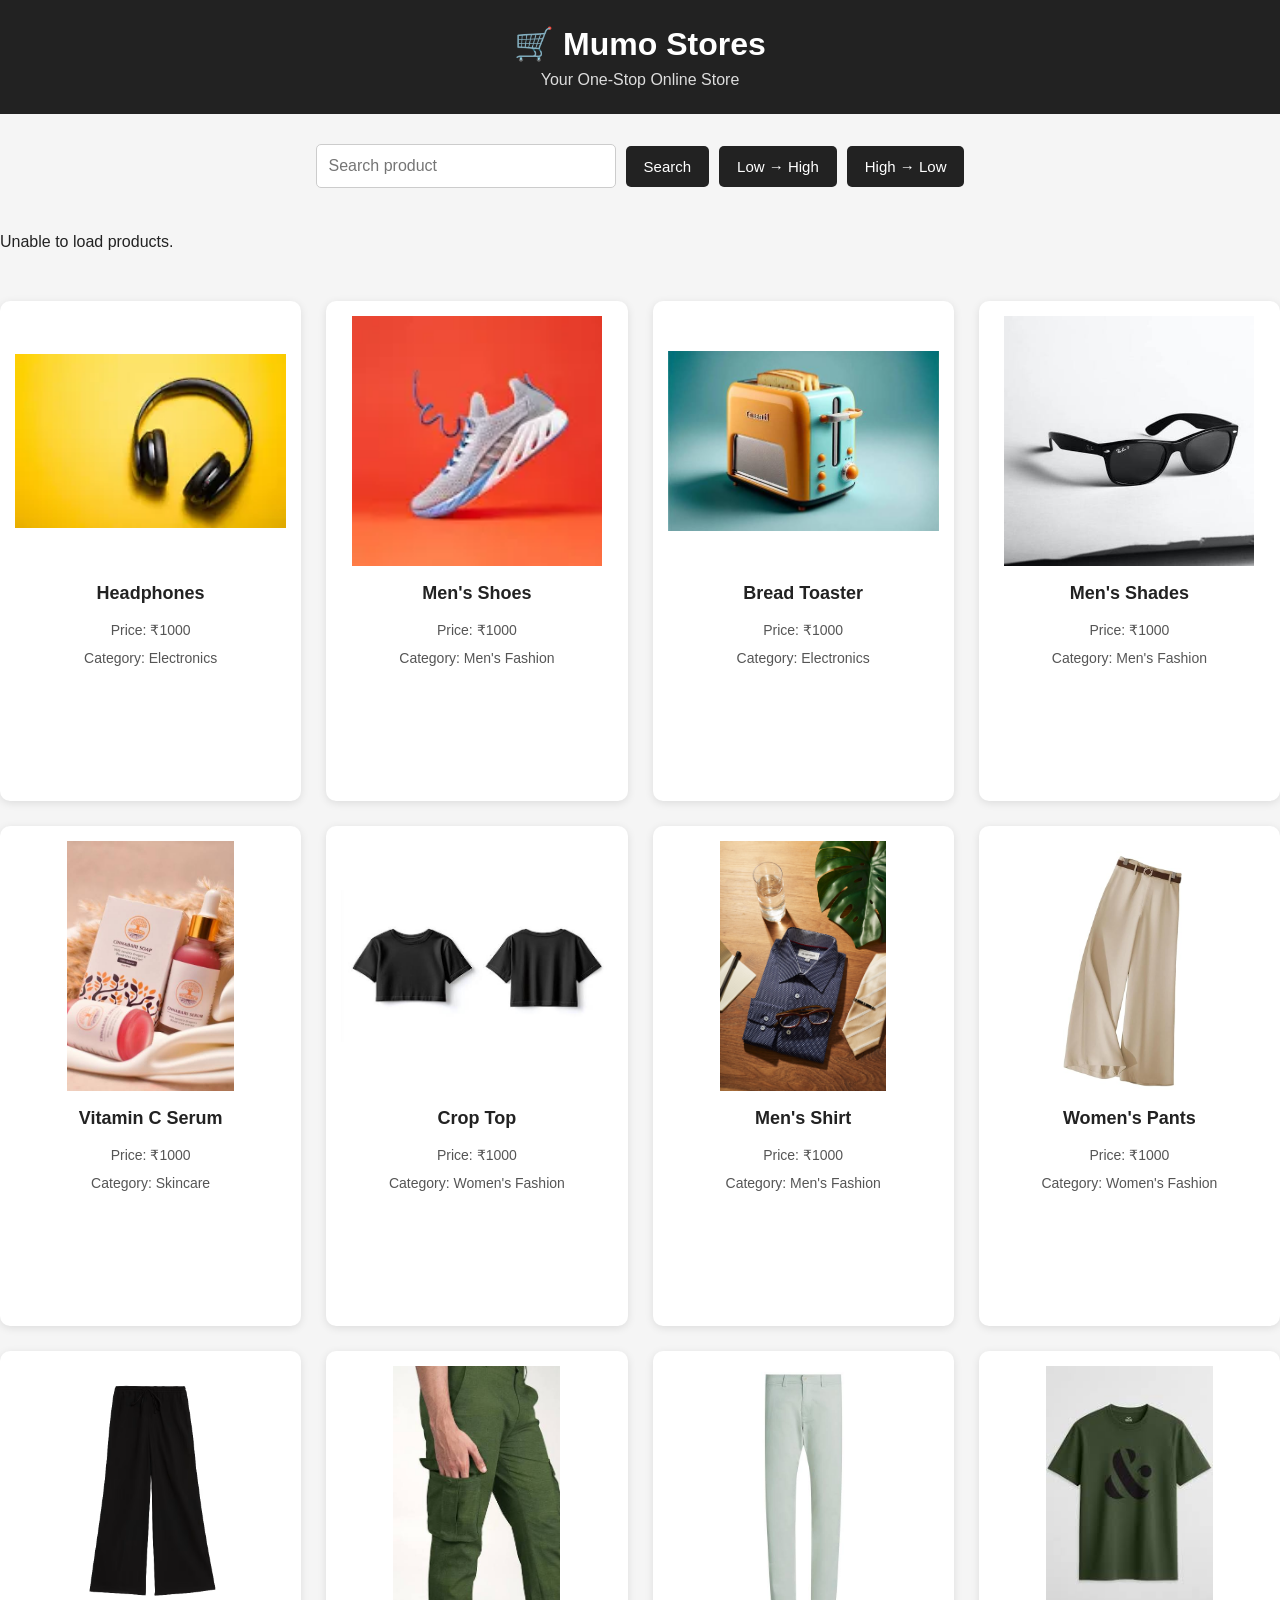
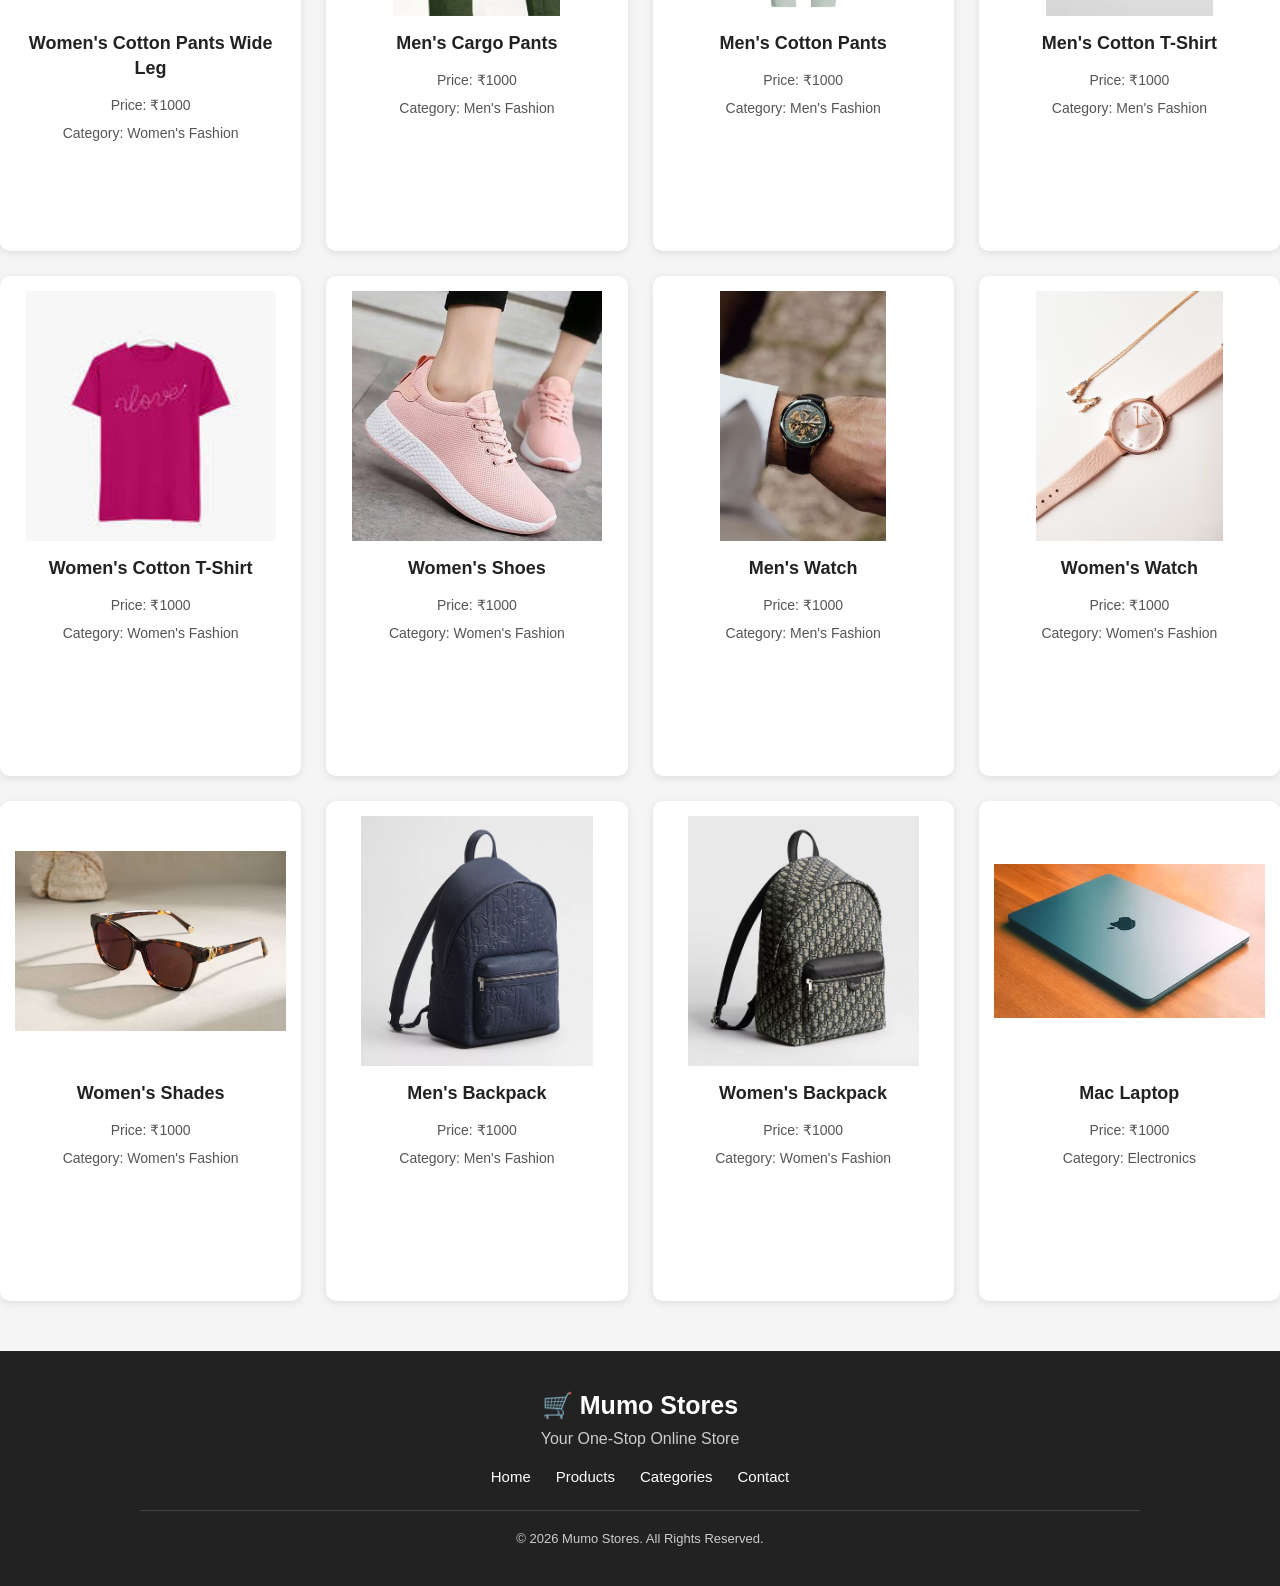
==== commit 0feae859: "task 8" ====
--- a/index.html
+++ b/index.html
@@ -1,1055 +1,382 @@
 <!DOCTYPE html>
 <html lang="en">
-
 <head>
-<meta charset="UTF-8">
-<meta name="viewport" content="width=device-width, initial-scale=1.0">
-
-<title>JavaScript Tasks </title>
-
-<style>
-    * {
-        margin: 0;
-        padding: 0;
-        box-sizing: border-box;
-        font-family: Arial, sans-serif;
-    }
-
-    body {
-        background: #f4f4f4;
-        padding: 40px;
-    }
-
-    .container {
-        max-width: 900px;
-        margin: auto;
-        background: #fff;
-        padding: 30px;
-        border-radius: 10px;
-        box-shadow: 0 5px 15px rgba(0, 0, 0, .2);
-    }
-
-    h1 {
-        color: #1565ff;
-        text-align: center;
-        margin-bottom: 10px;
-    }
-
-    .description {
-        text-align: center;
-        color: #555;
-        margin-bottom: 30px;
-        line-height: 1.6;
-    }
-
-    .day-section {
-        margin-top: 30px;
-    }
-
-    h2 {
-        color: #26374a;
-        margin-bottom: 15px;
-        padding-bottom: 10px;
-        border-bottom: 2px solid #1565ff;
-    }
-
-    ul {
-        list-style: none;
-    }
-
-    li {
-        padding: 12px 15px;
-        margin: 8px 0;
-        background: #f8f8f8;
-        border-radius: 6px;
-        display: flex;
-        align-items: center;
-        gap: 10px;
-    }
-
-    input[type="checkbox"] {
-        width: 18px;
-        height: 18px;
-        accent-color: #1565ff;
-        flex-shrink: 0;
-    }
-
-    .task-name {
-        flex: 1;
-    }
-
-    .completed {
-        color: green;
-        font-weight: bold;
-        white-space: nowrap;
-    }
-
-    .challenge {
-        background: #fff8e1;
-        border-left: 5px solid #ff9800;
-    }
-
-    .todo-container {
-        margin-top: 20px;
-        padding: 20px;
-        background: #f8f8f8;
-        border-radius: 8px;
-        border: 1px solid #ddd;
-    }
-
-    .todo-container input[type="text"] {
-        width: 70%;
-        padding: 10px;
-        border: 1px solid #bbb;
-        border-radius: 5px;
-        font-size: 15px;
-    }
-
-    .todo-container button {
-        padding: 10px 18px;
-        margin-left: 5px;
-        border: none;
-        border-radius: 5px;
-        background: #1565ff;
-        color: white;
-        cursor: pointer;
-        font-size: 15px;
-    }
-
-    .todo-container button:hover {
-        background: #0d47c9;
-    }
-
-    .todo-container ol {
-        margin-top: 20px;
-        padding-left: 30px;
-    }
-
-    .todo-container ol li {
-        display: list-item;
-        background: white;
-        border: 1px solid #ddd;
-        padding: 10px;
-    }
-
-    .summary {
-        margin-top: 30px;
-        padding: 15px;
-        background: #f0f7ff;
-        border-left: 5px solid #1565ff;
-        border-radius: 5px;
-        text-align: center;
-        font-weight: bold;
-        color: #26374a;
-        line-height: 1.8;
-    }
-
-    @media (max-width: 600px) {
-        body {
-            padding: 20px;
-        }
-
-        .container {
-            padding: 20px;
-        }
-
-        li {
-            align-items: flex-start;
-        }
-
-        .completed {
-            font-size: 13px;
-        }
-
-        .todo-container input[type="text"] {
-            width: 65%;
-        }
-    }
-</style>
+    <meta charset="UTF-8">
+    <meta name="viewport" content="width=device-width, initial-scale=1.0">
+
+    <link rel="stylesheet" href="/style.css">
+
+    <title>Mumo Stores</title>
 </head>
 
 <body>
 
-<div class="container">
-
-    <h1>JavaScript Practical Tasks</h1>
-
-    <p class="description">
-        Open the browser
-        <strong>Developer Tools (Ctrl + Shift + I)</strong>
-        →
-        <strong>Console</strong>
-        to view the output.
-    </p>
-    <p class="description">
-        <a href="https://github.com/Mohithram30/javascript-tasks" target="_blank">GitHub Repository</a>
-    </p>
-
-    <!-- ==================== DAY 1 ==================== -->
-
-    <div class="day-section">
-
-        <h2>Day 1 Tasks</h2>
-
-        <ul>
-
-            <li>
-                <input type="checkbox" checked disabled>
-                <span class="task-name">Task 1 - Student Details</span>
-                <span class="completed">✔ Completed</span>
-            </li>
-
-            <li>
-                <input type="checkbox" checked disabled>
-                <span class="task-name">Task 2 - Mobile Price</span>
-                <span class="completed">✔ Completed</span>
-            </li>
-
-            <li>
-                <input type="checkbox" checked disabled>
-                <span class="task-name">Task 3 - Company Name</span>
-                <span class="completed">✔ Completed</span>
-            </li>
-
-            <li>
-                <input type="checkbox" checked disabled>
-                <span class="task-name">Task 4 - Console Practice</span>
-                <span class="completed">✔ Completed</span>
-            </li>
-
-            <li>
-                <input type="checkbox" checked disabled>
-                <span class="task-name">Task 5 - Data Types</span>
-                <span class="completed">✔ Completed</span>
-            </li>
-
-            <li>
-                <input type="checkbox" checked disabled>
-                <span class="task-name">Task 6 - Shopping Cart Array</span>
-                <span class="completed">✔ Completed</span>
-            </li>
-
-            <li>
-                <input type="checkbox" checked disabled>
-                <span class="task-name">Task 7 - Favorite Movies</span>
-                <span class="completed">✔ Completed</span>
-            </li>
-
-            <li>
-                <input type="checkbox" checked disabled>
-                <span class="task-name">Task 8 - Employee Object</span>
-                <span class="completed">✔ Completed</span>
-            </li>
-
-            <li>
-                <input type="checkbox" checked disabled>
-                <span class="task-name">Task 9 - Product Details</span>
-                <span class="completed">✔ Completed</span>
-            </li>
-
-            <li>
-                <input type="checkbox" checked disabled>
-                <span class="task-name">Task 10 - Arithmetic Calculator</span>
-                <span class="completed">✔ Completed</span>
-            </li>
-
-            <li>
-                <input type="checkbox" checked disabled>
-                <span class="task-name">Task 11 - Increment Practice</span>
-                <span class="completed">✔ Completed</span>
-            </li>
-
-            <li>
-                <input type="checkbox" checked disabled>
-                <span class="task-name">Task 12 - Predict the Output</span>
-                <span class="completed">✔ Completed</span>
-            </li>
-
-            <li>
-                <input type="checkbox" checked disabled>
-                <span class="task-name">Task 13 - Predict the Output</span>
-                <span class="completed">✔ Completed</span>
-            </li>
-
-            <li>
-                <input type="checkbox" checked disabled>
-                <span class="task-name">Task 14 - School Object</span>
-                <span class="completed">✔ Completed</span>
-            </li>
-
-            <li>
-                <input type="checkbox" checked disabled>
-                <span class="task-name">Task 15 - Grocery List</span>
-                <span class="completed">✔ Completed</span>
-            </li>
-
-            <li>
-                <input type="checkbox" checked disabled>
-                <span class="task-name">Task 16 - User Profile</span>
-                <span class="completed">✔ Completed</span>
-            </li>
-
-            <li>
-                <input type="checkbox" checked disabled>
-                <span class="task-name">Task 17 - Variable Rules</span>
-                <span class="completed">✔ Completed</span>
-            </li>
-
-            <li>
-                <input type="checkbox" checked disabled>
-                <span class="task-name">Task 18 - Marks Calculation</span>
-                <span class="completed">✔ Completed</span>
-            </li>
-
-            <li>
-                <input type="checkbox" checked disabled>
-                <span class="task-name">Task 19 - Company Database</span>
-                <span class="completed">✔ Completed</span>
-            </li>
-
-            <li>
-                <input type="checkbox" checked disabled>
-                <span class="task-name">Task 20 - Mini Profile</span>
-                <span class="completed">✔ Completed</span>
-            </li>
-
-        </ul>
+    <!-- HEADER -->
+    <header class="header">
+
+        <div class="store-name">
+            🛒 Mumo Stores
+        </div>
+
+        <p class="store-tagline">
+            Your One-Stop Online Store
+        </p>
+
+    </header>
+
+
+    <!-- CONTROLS -->
+    <div class="controls">
+
+        <input
+            type="text"
+            id="searchInput"
+            placeholder="Search product"
+        >
+
+        <button id="searchButton">
+            Search
+        </button>
+
+        <button id="lowHigh">
+            Low → High
+        </button>
+
+        <button id="highLow">
+            High → Low
+        </button>
 
     </div>
 
 
-    <!-- ==================== DAY 2 ==================== -->
-
-    <div class="day-section">
-
-        <h2>Day 2 Tasks</h2>
-
-        <ul>
-
-            <li>
-                <input type="checkbox" checked disabled>
-                <span class="task-name">Task 1 - Variables – Student Details</span>
-                <span class="completed">✔ Completed</span>
-            </li>
-
-            <li>
-                <input type="checkbox" checked disabled>
-                <span class="task-name">Task 2 - User Input</span>
-                <span class="completed">✔ Completed</span>
-            </li>
-
-            <li>
-                <input type="checkbox" checked disabled>
-                <span class="task-name">Task 3 - Data Types</span>
-                <span class="completed">✔ Completed</span>
-            </li>
-
-            <li>
-                <input type="checkbox" checked disabled>
-                <span class="task-name">Task 4 - Array – Shopping List</span>
-                <span class="completed">✔ Completed</span>
-            </li>
-
-            <li>
-                <input type="checkbox" checked disabled>
-                <span class="task-name">Task 5 - Object – Employee Details</span>
-                <span class="completed">✔ Completed</span>
-            </li>
-
-            <li>
-                <input type="checkbox" checked disabled>
-                <span class="task-name">Task 6 - Arithmetic Operator – Bill Calculator</span>
-                <span class="completed">✔ Completed</span>
-            </li>
-
-            <li>
-                <input type="checkbox" checked disabled>
-                <span class="task-name">Task 7 - Comparison Operators</span>
-                <span class="completed">✔ Completed</span>
-            </li>
-
-            <li>
-                <input type="checkbox" checked disabled>
-                <span class="task-name">Task 8 - Logical Operators</span>
-                <span class="completed">✔ Completed</span>
-            </li>
-
-            <li>
-                <input type="checkbox" checked disabled>
-                <span class="task-name">Task 9 - Ternary Operator – Login</span>
-                <span class="completed">✔ Completed</span>
-            </li>
-
-            <li>
-                <input type="checkbox" checked disabled>
-                <span class="task-name">Task 10 - Type Casting – Marks</span>
-                <span class="completed">✔ Completed</span>
-            </li>
-
-            <li>
-                <input type="checkbox" checked disabled>
-                <span class="task-name">Task 11 - Voting Eligibility</span>
-                <span class="completed">✔ Completed</span>
-            </li>
-
-            <li>
-                <input type="checkbox" checked disabled>
-                <span class="task-name">Task 12 - Student Grade</span>
-                <span class="completed">✔ Completed</span>
-            </li>
-
-            <li>
-                <input type="checkbox" checked disabled>
-                <span class="task-name">Task 13 - Time Greeting</span>
-                <span class="completed">✔ Completed</span>
-            </li>
-
-            <li>
-                <input type="checkbox" checked disabled>
-                <span class="task-name">Task 14 - Nested If – Job Eligibility</span>
-                <span class="completed">✔ Completed</span>
-            </li>
-
-            <li>
-                <input type="checkbox" checked disabled>
-                <span class="task-name">Task 15 - Switch – Traffic Light</span>
-                <span class="completed">✔ Completed</span>
-            </li>
-
-        </ul>
+    <!-- CATEGORY BUTTONS -->
+    <div id="categoryButtons"></div>
+
+
+    <!-- API PRODUCTS -->
+    <div class="apicard"></div>
+
+
+    <!-- STATIC PRODUCTS -->
+    <div class="products-container">
+
+        <!-- Product 1 -->
+        <div class="product-card">
+            <img src="assest/img/headphone.webp" alt="Headphones">
+            <h3>Headphones</h3>
+            <p>Price: ₹1000</p>
+            <p>Category: Electronics</p>
+        </div>
+
+
+        <!-- Product 2 -->
+        <div class="product-card">
+            <img src="assest/img/shoe.webp" alt="Men's Shoes">
+            <h3>Men's Shoes</h3>
+            <p>Price: ₹1000</p>
+            <p>Category: Men's Fashion</p>
+        </div>
+
+
+        <!-- Product 3 -->
+        <div class="product-card">
+            <img src="assest/img/Toster .jpeg" alt="Bread Toaster">
+            <h3>Bread Toaster</h3>
+            <p>Price: ₹1000</p>
+            <p>Category: Electronics</p>
+        </div>
+
+
+        <!-- Product 4 -->
+        <div class="product-card">
+            <img src="assest/img/coolers.jpeg" alt="Men's Shades">
+            <h3>Men's Shades</h3>
+            <p>Price: ₹1000</p>
+            <p>Category: Men's Fashion</p>
+        </div>
+
+
+        <!-- Product 5 -->
+        <div class="product-card">
+            <img src="assest/img/serum.jpeg" alt="Vitamin C Serum">
+            <h3>Vitamin C Serum</h3>
+            <p>Price: ₹1000</p>
+            <p>Category: Skincare</p>
+        </div>
+
+
+        <!-- Product 6 -->
+        <div class="product-card">
+            <img src="assest/img/crop top .jpeg" alt="Crop Top">
+            <h3>Crop Top</h3>
+            <p>Price: ₹1000</p>
+            <p>Category: Women's Fashion</p>
+        </div>
+
+
+        <!-- Product 7 -->
+        <div class="product-card">
+            <img src="assest/img/Shirt.avif" alt="Men's Shirt">
+            <h3>Men's Shirt</h3>
+            <p>Price: ₹1000</p>
+            <p>Category: Men's Fashion</p>
+        </div>
+
+
+        <!-- Product 8 -->
+        <div class="product-card">
+            <img
+                src="assest/img/Woman Pants Women's Formal Office Korean.jpg"
+                alt="Women's Pants"
+            >
+
+            <h3>Women's Pants</h3>
+
+            <p>Price: ₹1000</p>
+
+            <p>Category: Women's Fashion</p>
+        </div>
+
+
+        <!-- Product 9 -->
+        <div class="product-card">
+
+            <img
+                src="assest/img/Pure Cotton Wide Leg Trousers.avif"
+                alt="Women's Cotton Pants"
+            >
+
+            <h3>Women's Cotton Pants Wide Leg</h3>
+
+            <p>Price: ₹1000</p>
+
+            <p>Category: Women's Fashion</p>
+
+        </div>
+
+
+        <!-- Product 10 -->
+        <div class="product-card">
+
+            <img
+                src="assest/img/cargo pant.jpeg"
+                alt="Men's Cargo Pants"
+            >
+
+            <h3>Men's Cargo Pants</h3>
+
+            <p>Price: ₹1000</p>
+
+            <p>Category: Men's Fashion</p>
+
+        </div>
+
+
+        <!-- Product 11 -->
+        <div class="product-card">
+
+            <img
+                src="assest/img/catton pant men .jpeg"
+                alt="Men's Cotton Pants"
+            >
+
+            <h3>Men's Cotton Pants</h3>
+
+            <p>Price: ₹1000</p>
+
+            <p>Category: Men's Fashion</p>
+
+        </div>
+
+
+        <!-- Product 12 -->
+        <div class="product-card">
+
+            <img
+                src="assest/img/mens tshirts .jpeg"
+                alt="Men's Cotton T-Shirt"
+            >
+
+            <h3>Men's Cotton T-Shirt</h3>
+
+            <p>Price: ₹1000</p>
+
+            <p>Category: Men's Fashion</p>
+
+        </div>
+
+
+        <!-- Product 13 -->
+        <div class="product-card">
+
+            <img
+                src="assest/img/wonwns tshirt.jpeg"
+                alt="Women's Cotton T-Shirt"
+            >
+
+            <h3>Women's Cotton T-Shirt</h3>
+
+            <p>Price: ₹1000</p>
+
+            <p>Category: Women's Fashion</p>
+
+        </div>
+
+
+        <!-- Product 14 -->
+        <div class="product-card">
+
+            <img
+                src="assest/img/womens shoes .jpeg"
+                alt="Women's Shoes"
+            >
+
+            <h3>Women's Shoes</h3>
+
+            <p>Price: ₹1000</p>
+
+            <p>Category: Women's Fashion</p>
+
+        </div>
+
+
+        <!-- Product 15 -->
+        <div class="product-card">
+
+            <img
+                src="assest/img/mens watch.avif"
+                alt="Men's Watch"
+            >
+
+            <h3>Men's Watch</h3>
+
+            <p>Price: ₹1000</p>
+
+            <p>Category: Men's Fashion</p>
+
+        </div>
+
+
+        <!-- Product 16 -->
+        <div class="product-card">
+
+            <img
+                src="assest/img/womens watch.avif"
+                alt="Women's Watch"
+            >
+
+            <h3>Women's Watch</h3>
+
+            <p>Price: ₹1000</p>
+
+            <p>Category: Women's Fashion</p>
+
+        </div>
+
+
+        <!-- Product 17 -->
+        <div class="product-card">
+
+            <img
+                src="assest/img/womens shades.avif"
+                alt="Women's Shades"
+            >
+
+            <h3>Women's Shades</h3>
+
+            <p>Price: ₹1000</p>
+
+            <p>Category: Women's Fashion</p>
+
+        </div>
+
+
+        <!-- Product 18 -->
+        <div class="product-card">
+
+            <img
+                src="assest/img/mens backpack.webp"
+                alt="Men's Backpack"
+            >
+
+            <h3>Men's Backpack</h3>
+
+            <p>Price: ₹1000</p>
+
+            <p>Category: Men's Fashion</p>
+
+        </div>
+
+
+        <!-- Product 19 -->
+        <div class="product-card">
+
+            <img
+                src="assest/img/womens backpack.webp"
+                alt="Women's Backpack"
+            >
+
+            <h3>Women's Backpack</h3>
+
+            <p>Price: ₹1000</p>
+
+            <p>Category: Women's Fashion</p>
+
+        </div>
+
+
+        <!-- Product 20 -->
+        <div class="product-card">
+
+            <img
+                src="assest/img/mac laptop.avif"
+                alt="Mac Laptop"
+            >
+
+            <h3>Mac Laptop</h3>
+
+            <p>Price: ₹1000</p>
+
+            <p>Category: Electronics</p>
+
+        </div>
 
     </div>
 
 
-    <!-- ==================== DAY 3 ==================== -->
-
-    <div class="day-section">
-
-        <h2>Day 3 Tasks</h2>
-
-        <ul>
-
-            <li>
-                <input type="checkbox" checked disabled>
-                <span class="task-name">Task 1 - Employee Eligibility</span>
-                <span class="completed">✔ Completed</span>
-            </li>
-
-            <li>
-                <input type="checkbox" checked disabled>
-                <span class="task-name">Task 2 - ATM Withdrawal</span>
-                <span class="completed">✔ Completed</span>
-            </li>
-
-            <li>
-                <input type="checkbox" checked disabled>
-                <span class="task-name">Task 3 - Login System with 3 Attempts</span>
-                <span class="completed">✔ Completed</span>
-            </li>
-
-            <li>
-                <input type="checkbox" checked disabled>
-                <span class="task-name">Task 4 - Student Grade System</span>
-                <span class="completed">✔ Completed</span>
-            </li>
-
-            <li>
-                <input type="checkbox" checked disabled>
-                <span class="task-name">Task 5 - Number Pattern</span>
-                <span class="completed">✔ Completed</span>
-            </li>
-
-            <li>
-                <input type="checkbox" checked disabled>
-                <span class="task-name">Task 6 - Shopping Cart</span>
-                <span class="completed">✔ Completed</span>
-            </li>
-
-            <li>
-                <input type="checkbox" checked disabled>
-                <span class="task-name">Task 7 - Employee Object</span>
-                <span class="completed">✔ Completed</span>
-            </li>
-
-            <li>
-                <input type="checkbox" checked disabled>
-                <span class="task-name">Task 8 - Bank Account Functions</span>
-                <span class="completed">✔ Completed</span>
-            </li>
-
-            <li>
-                <input type="checkbox" checked disabled>
-                <span class="task-name">Task 9 - Callback Calculator</span>
-                <span class="completed">✔ Completed</span>
-            </li>
-
-        </ul>
-
-    </div>
-
-
-    <!-- ==================== DAY 4 ==================== -->
-
-    <div class="day-section">
-
-        <h2>Day 4 Tasks</h2>
-
-        <ul>
-
-            <li>
-                <input type="checkbox" checked disabled>
-                <span class="task-name">Task 1 - Salary Calculator</span>
-                <span class="completed">✔ Completed</span>
-            </li>
-
-            <li>
-                <input type="checkbox" checked disabled>
-                <span class="task-name">Task 2 - Predict the Output</span>
-                <span class="completed">✔ Completed</span>
-            </li>
-
-            <li>
-                <input type="checkbox" checked disabled>
-                <span class="task-name">Task 3 - Logical Operators</span>
-                <span class="completed">✔ Completed</span>
-            </li>
-
-            <li>
-                <input type="checkbox" checked disabled>
-                <span class="task-name">Task 4 - ATM Withdrawal</span>
-                <span class="completed">✔ Completed</span>
-            </li>
-
-            <li>
-                <input type="checkbox" checked disabled>
-                <span class="task-name">Task 5 - Student Grade</span>
-                <span class="completed">✔ Completed</span>
-            </li>
-
-            <li>
-                <input type="checkbox" checked disabled>
-                <span class="task-name">Task 6 - Nested Login</span>
-                <span class="completed">✔ Completed</span>
-            </li>
-
-            <li>
-                <input type="checkbox" checked disabled>
-                <span class="task-name">Task 7 - Number Pattern</span>
-                <span class="completed">✔ Completed</span>
-            </li>
-
-            <li>
-                <input type="checkbox" checked disabled>
-                <span class="task-name">Task 8 - Multiplication Table</span>
-                <span class="completed">✔ Completed</span>
-            </li>
-
-            <li>
-                <input type="checkbox" checked disabled>
-                <span class="task-name">Task 9 - Reverse Countdown</span>
-                <span class="completed">✔ Completed</span>
-            </li>
-
-            <li>
-                <input type="checkbox" checked disabled>
-                <span class="task-name">Task 10 - OTP System</span>
-                <span class="completed">✔ Completed</span>
-            </li>
-
-            <li>
-                <input type="checkbox" checked disabled>
-                <span class="task-name">Task 11 - Array Search</span>
-                <span class="completed">✔ Completed</span>
-            </li>
-
-            <li>
-                <input type="checkbox" checked disabled>
-                <span class="task-name">Task 12 - Object Details</span>
-                <span class="completed">✔ Completed</span>
-            </li>
-
-            <li>
-                <input type="checkbox" checked disabled>
-                <span class="task-name">Task 13 - Calculator Function</span>
-                <span class="completed">✔ Completed</span>
-            </li>
-
-            <li>
-                <input type="checkbox" checked disabled>
-                <span class="task-name">Task 14 - Employee Salary</span>
-                <span class="completed">✔ Completed</span>
-            </li>
-
-            <li>
-                <input type="checkbox" checked disabled>
-                <span class="task-name">Task 15 - Function With Default Parameter</span>
-                <span class="completed">✔ Completed</span>
-            </li>
-
-            <li>
-                <input type="checkbox" checked disabled>
-                <span class="task-name">Task 16 - Callback Task</span>
-                <span class="completed">✔ Completed</span>
-            </li>
-
-            <li>
-                <input type="checkbox" checked disabled>
-                <span class="task-name">Task 17 - Generator Task</span>
-                <span class="completed">✔ Completed</span>
-            </li>
-
-            <li>
-                <input type="checkbox" checked disabled>
-                <span class="task-name">Task 18 - Spread Operator</span>
-                <span class="completed">✔ Completed</span>
-            </li>
-
-            <li>
-                <input type="checkbox" checked disabled>
-                <span class="task-name">Task 19 - Array Destructuring</span>
-                <span class="completed">✔ Completed</span>
-            </li>
-
-            <li>
-                <input type="checkbox" checked disabled>
-                <span class="task-name">Task 20 - Nested Object Destructuring</span>
-                <span class="completed">✔ Completed</span>
-            </li>
-
-            <li class="challenge">
-                <input type="checkbox" checked disabled>
-                <span class="task-name">Task 21 - Student Management Console Program</span>
-                <span class="completed">✔ Completed</span>
-            </li>
-
-        </ul>
-
-    </div>
-
-
-    <!-- ==================== DAY 5 ==================== -->
-
-    <div class="day-section">
-
-        <h2>Day 5 Tasks</h2>
-
-        <ul>
-
-            <li>
-                <input type="checkbox" checked disabled>
-                <span class="task-name">Task 1 - Student Details</span>
-                <span class="completed">✔ Completed</span>
-            </li>
-
-            <li>
-                <input type="checkbox" checked disabled>
-                <span class="task-name">Task 2 - Simple Calculator</span>
-                <span class="completed">✔ Completed</span>
-            </li>
-
-            <li>
-                <input type="checkbox" checked disabled>
-                <span class="task-name">Task 3 - Age Checker</span>
-                <span class="completed">✔ Completed</span>
-            </li>
-
-            <li>
-                <input type="checkbox" checked disabled>
-                <span class="task-name">Task 4 - Student Grade</span>
-                <span class="completed">✔ Completed</span>
-            </li>
-
-            <li>
-                <input type="checkbox" checked disabled>
-                <span class="task-name">Task 5 - Login System</span>
-                <span class="completed">✔ Completed</span>
-            </li>
-
-            <li>
-                <input type="checkbox" checked disabled>
-                <span class="task-name">Task 6 - ATM Withdrawal</span>
-                <span class="completed">✔ Completed</span>
-            </li>
-
-            <li>
-                <input type="checkbox" checked disabled>
-                <span class="task-name">Task 7 - Multiplication Table</span>
-                <span class="completed">✔ Completed</span>
-            </li>
-
-            <li>
-                <input type="checkbox" checked disabled>
-                <span class="task-name">Task 8 - Reverse Number</span>
-                <span class="completed">✔ Completed</span>
-            </li>
-
-            <li>
-                <input type="checkbox" checked disabled>
-                <span class="task-name">Task 9 - OTP System</span>
-                <span class="completed">✔ Completed</span>
-            </li>
-
-            <li>
-                <input type="checkbox" checked disabled>
-                <span class="task-name">Task 10 - Salary Calculator</span>
-                <span class="completed">✔ Completed</span>
-            </li>
-
-            <li>
-                <input type="checkbox" checked disabled>
-                <span class="task-name">Task 11 - Calculator Function</span>
-                <span class="completed">✔ Completed</span>
-            </li>
-
-            <li>
-                <input type="checkbox" checked disabled>
-                <span class="task-name">Task 12 - Eligibility Function</span>
-                <span class="completed">✔ Completed</span>
-            </li>
-
-            <li>
-                <input type="checkbox" checked disabled>
-                <span class="task-name">Task 13 - Shopping Cart</span>
-                <span class="completed">✔ Completed</span>
-            </li>
-
-            <li>
-                <input type="checkbox" checked disabled>
-                <span class="task-name">Task 14 - Find Maximum</span>
-                <span class="completed">✔ Completed</span>
-            </li>
-
-            <li>
-                <input type="checkbox" checked disabled>
-                <span class="task-name">Task 15 - Remove Duplicate Values</span>
-                <span class="completed">✔ Completed</span>
-            </li>
-
-            <li>
-                <input type="checkbox" checked disabled>
-                <span class="task-name">Task 16 - Employee Salary Filter</span>
-                <span class="completed">✔ Completed</span>
-            </li>
-
-            <li>
-                <input type="checkbox" checked disabled>
-                <span class="task-name">Task 17 - Increase Salary</span>
-                <span class="completed">✔ Completed</span>
-            </li>
-
-            <li>
-                <input type="checkbox" checked disabled>
-                <span class="task-name">Task 18 - Total Salary</span>
-                <span class="completed">✔ Completed</span>
-            </li>
-
-            <li>
-                <input type="checkbox" checked disabled>
-                <span class="task-name">Task 19 - Check Employee</span>
-                <span class="completed">✔ Completed</span>
-            </li>
-
-            <li class="challenge">
-                <input type="checkbox" checked disabled>
-                <span class="task-name">Task 20 - Employee Management Mini Program</span>
-                <span class="completed">✔ Completed</span>
-            </li>
-
-        </ul>
-
-    </div>
-
-
-    <!-- ==================== DAY 6 ==================== -->
-
-    <div class="day-section">
-
-        <h2>Day 6 Tasks - Employee Management System</h2>
-
-        <ul>
-
-            <li>
-                <input type="checkbox" checked disabled>
-                <span class="task-name">Task 1 - Display All Employees using forEach()</span>
-                <span class="completed">✔ Completed</span>
-            </li>
-
-            <li>
-                <input type="checkbox" checked disabled>
-                <span class="task-name">Task 2 - Find Employees with Salary Greater Than ₹40,000</span>
-                <span class="completed">✔ Completed</span>
-            </li>
-
-            <li>
-                <input type="checkbox" checked disabled>
-                <span class="task-name">Task 3 - Find Employee by ID using find()</span>
-                <span class="completed">✔ Completed</span>
-            </li>
-
-            <li>
-                <input type="checkbox" checked disabled>
-                <span class="task-name">Task 4 - Calculate Total Salary using reduce()</span>
-                <span class="completed">✔ Completed</span>
-            </li>
-
-            <li>
-                <input type="checkbox" checked disabled>
-                <span class="task-name">Task 5 - Check Salary using some()</span>
-                <span class="completed">✔ Completed</span>
-            </li>
-
-            <li>
-                <input type="checkbox" checked disabled>
-                <span class="task-name">Task 6 - Check Experience using every()</span>
-                <span class="completed">✔ Completed</span>
-            </li>
-
-            <li>
-                <input type="checkbox" checked disabled>
-                <span class="task-name">Task 7 - Sort Employees by Salary</span>
-                <span class="completed">✔ Completed</span>
-            </li>
-
-            <li>
-                <input type="checkbox" checked disabled>
-                <span class="task-name">Task 8 - Array Manipulation using push(), pop(), unshift(), shift()</span>
-                <span class="completed">✔ Completed</span>
-            </li>
-
-            <li>
-                <input type="checkbox" checked disabled>
-                <span class="task-name">Task 9 - Object and Array Destructuring</span>
-                <span class="completed">✔ Completed</span>
-            </li>
-
-            <li>
-                <input type="checkbox" checked disabled>
-                <span class="task-name">Task 10 - Spread Operator</span>
-                <span class="completed">✔ Completed</span>
-            </li>
-
-            <li>
-                <input type="checkbox" checked disabled>
-                <span class="task-name">Task 11 - Rest Operator</span>
-                <span class="completed">✔ Completed</span>
-            </li>
-
-            <li>
-                <input type="checkbox" checked disabled>
-                <span class="task-name">Task 12 - Employee Management Functions</span>
-                <span class="completed">✔ Completed</span>
-            </li>
-
-            <li>
-                <input type="checkbox" checked disabled>
-                <span class="task-name">Task 13 - Salary Category using Conditions</span>
-                <span class="completed">✔ Completed</span>
-            </li>
-
-            <li>
-                <input type="checkbox" checked disabled>
-                <span class="task-name">Task 14 - Joining Date and Date Methods</span>
-                <span class="completed">✔ Completed</span>
-            </li>
-
-            <li>
-                <input type="checkbox" checked disabled>
-                <span class="task-name">Task 15 - User Input Employee Search</span>
-                <span class="completed">✔ Completed</span>
-            </li>
-
-            <li class="challenge">
-                <input type="checkbox" checked disabled>
-                <span class="task-name">Bonus - Menu-driven Employee Management System</span>
-                <span class="completed">✔ Completed</span>
-            </li>
-
-        </ul>
-
-    </div>
-
-
-    <!-- ==================== DAY 7 ==================== -->
-
-    <div class="day-section">
-
-        <h2>Day 7 Tasks - Simple ToDo List</h2>
-
-        <ul>
-
-            <li>
-                <input type="checkbox" checked disabled>
-                <span class="task-name">
-                    Task 1 - Create Input Box and Add Button
-                </span>
-                <span class="completed">✔ Completed</span>
-            </li>
-
-            <li>
-                <input type="checkbox" checked disabled>
-                <span class="task-name">
-                    Task 2 - Add Task to Ordered List
-                </span>
-                <span class="completed">✔ Completed</span>
-            </li>
-
-            <li>
-                <input type="checkbox" checked disabled>
-                <span class="task-name">
-                    Task 3 - Create Delete Button for Each Task
-                </span>
-                <span class="completed">✔ Completed</span>
-            </li>
-
-            <li>
-                <input type="checkbox" checked disabled>
-                <span class="task-name">
-                    Task 4 - Delete Task using remove()
-                </span>
-                <span class="completed">✔ Completed</span>
-            </li>
-
-            <li>
-                <input type="checkbox" checked disabled>
-                <span class="task-name">
-                    Task 5 - Validate Empty Input
-                </span>
-                <span class="completed">✔ Completed</span>
-            </li>
-
-            <li>
-                <input type="checkbox" checked disabled>
-                <span class="task-name">
-                    Task 6 - Display "Enter a task" for Empty Input
-                </span>
-                <span class="completed">✔ Completed</span>
-            </li>
-
-            <li>
-                <input type="checkbox" checked disabled>
-                <span class="task-name">
-                    Task 7 - Clear Input After Adding Task
-                </span>
-                <span class="completed">✔ Completed</span>
-            </li>
-
-            <li>
-                <input type="checkbox" checked disabled>
-                <span class="task-name">
-                    Task 8 - Use querySelector()
-                </span>
-                <span class="completed">✔ Completed</span>
-            </li>
-
-            <li>
-                <input type="checkbox" checked disabled>
-                <span class="task-name">
-                    Task 9 - Use addEventListener()
-                </span>
-                <span class="completed">✔ Completed</span>
-            </li>
-
-            <li>
-                <input type="checkbox" checked disabled>
-                <span class="task-name">
-                    Task 10 - Use createElement()
-                </span>
-                <span class="completed">✔ Completed</span>
-            </li>
-
-            <li>
-                <input type="checkbox" checked disabled>
-                <span class="task-name">
-                    Task 11 - Use innerText()
-                </span>
-                <span class="completed">✔ Completed</span>
-            </li>
-
-            <li>
-                <input type="checkbox" checked disabled>
-                <span class="task-name">
-                    Task 12 - Use append()
-                </span>
-                <span class="completed">✔ Completed</span>
-            </li>
-
-        </ul>
-
-
-        <!-- TODO APPLICATION -->
-
-        <div class="todo-container">
-
-            <h3>Simple ToDo List</h3>
-
-            <br>
-
-            <input type="text" id="taskInput">
-
-            <button id="addButton">Add</button>
-
-            <ol id="taskList"></ol>
-
-        </div>
-
-    </div>
-
-
-    <!-- ==================== SUMMARY ==================== -->
-
-    <div class="summary">
-
-        Day 1: 20 Tasks Completed ✔
-
-        <br>
-
-        Day 2: 15 Tasks Completed ✔
-
-        <br>
-
-        Day 3: 9 Tasks Completed ✔
-
-        <br>
-
-        Day 4: 21 Tasks Completed ✔
-
-        <br>
-
-        Day 5: 20 Tasks Completed ✔
-
-        <br>
-
-        Day 6: 15 Tasks + Bonus Completed ✔
-
-        <br>
-
-        Day 7: 12 Tasks Completed ✔
-
-        <br><br>
-
-        Total: 112 JavaScript Tasks Completed ✔
-
-    </div>
-
-</div>
-
-
-<!-- ==================== JAVASCRIPT FILES ==================== -->
-
-<script src="Day 1 Tasks.js"></script>
-
-<script src="Day 2 Task.js"></script>
-
-<script src="Day 3 Tasks.js"></script>
-
-<script src="Day 4 Tasks.js"></script>
-
-<script src="Day 5 Tasks.js"></script>
-
-<script src="Day 6 Task.js"></script>
-
-<script src="Day 7 Task.js"></script>
+    <!-- FOOTER -->
+    <footer class="footer">
+
+        <div class="footer-content">
+
+            <h2>🛒 Mumo Stores</h2>
+
+            <p>
+                Your One-Stop Online Store
+            </p>
+
+            <div class="footer-links">
+
+                <a href="#">Home</a>
+
+                <a href="#">Products</a>
+
+                <a href="#">Categories</a>
+
+                <a href="#">Contact</a>
+
+            </div>
+
+            <p class="copyright">
+                © 2026 Mumo Stores. All Rights Reserved.
+            </p>
+
+        </div>
+
+    </footer>
+
+
+    <script src="Day 8 Task.js"></script>
 
 </body>
-
 </html>
--- a/style.css
+++ b/style.css
@@ -0,0 +1,556 @@
+* {
+    margin: 0;
+    padding: 0;
+    box-sizing: border-box;
+}
+
+body {
+    font-family: Arial, sans-serif;
+    background: #f5f5f5;
+    color: #222;
+}
+
+
+/* =========================
+   HEADER
+========================= */
+
+.header {
+    width: 100%;
+    background: #222;
+    color: white;
+    text-align: center;
+    padding: 25px 20px;
+    margin-bottom: 30px;
+}
+
+.store-name {
+    font-size: 32px;
+    font-weight: bold;
+    margin-bottom: 8px;
+}
+
+.store-tagline {
+    font-size: 16px;
+    color: #ddd;
+}
+
+
+/* =========================
+   CONTROLS
+========================= */
+
+.controls {
+    display: flex;
+    justify-content: center;
+    align-items: center;
+    gap: 10px;
+    flex-wrap: wrap;
+    margin-bottom: 20px;
+}
+
+#searchInput {
+    width: 300px;
+    padding: 12px;
+    border: 1px solid #ccc;
+    border-radius: 5px;
+    font-size: 16px;
+    outline: none;
+}
+
+#searchInput:focus {
+    border-color: #222;
+}
+
+
+/* =========================
+   BUTTONS
+========================= */
+
+button {
+    padding: 12px 18px;
+    border: none;
+    border-radius: 5px;
+    background: #222;
+    color: white;
+    cursor: pointer;
+    font-size: 15px;
+}
+
+button:hover {
+    background: #444;
+}
+
+
+/* =========================
+   CATEGORY BUTTONS
+========================= */
+
+#categoryButtons {
+    display: flex;
+    justify-content: center;
+    align-items: center;
+    gap: 10px;
+    flex-wrap: wrap;
+    margin-bottom: 25px;
+}
+
+.category-button {
+    background: #555;
+}
+
+.category-button:hover {
+    background: #222;
+}
+
+.category-button.active {
+    background: #000;
+    font-weight: bold;
+}
+
+
+/* =========================
+   API PRODUCT CONTAINER
+========================= */
+
+.apicard {
+    display: grid;
+    grid-template-columns: repeat(4, 1fr);
+    gap: 25px;
+    max-width: 1400px;
+    margin: 0 auto 50px;
+}
+
+
+/* =========================
+   PRODUCT CARD
+========================= */
+
+.product-card {
+    background: white;
+    padding: 15px;
+    border-radius: 10px;
+    text-align: center;
+    box-shadow: 0 2px 8px rgba(0, 0, 0, 0.1);
+
+    display: flex;
+    flex-direction: column;
+
+    min-height: 500px;
+
+    transition: transform 0.2s, box-shadow 0.2s;
+}
+
+.product-card:hover {
+    transform: translateY(-5px);
+    box-shadow: 0 5px 15px rgba(0, 0, 0, 0.15);
+}
+
+
+/* =========================
+   PRODUCT IMAGE
+========================= */
+
+.product-image-container {
+    width: 100%;
+    height: 250px;
+
+    display: flex;
+    justify-content: center;
+    align-items: center;
+
+    margin-bottom: 15px;
+}
+
+.product-image {
+    width: 100%;
+    height: 250px;
+
+    object-fit: contain;
+
+    display: block;
+    border-radius: 8px;
+}
+
+
+/* =========================
+   PRODUCT CONTENT
+========================= */
+
+.product-content {
+    display: flex;
+    flex-direction: column;
+    flex: 1;
+}
+
+
+/* CATEGORY */
+
+.product-category {
+    font-size: 13px;
+    color: #777;
+    text-transform: capitalize;
+    margin-bottom: 8px;
+}
+
+
+/* TITLE */
+
+.product-title {
+    font-size: 17px;
+    font-weight: bold;
+
+    line-height: 1.4;
+
+    min-height: 48px;
+
+    margin-bottom: 10px;
+}
+
+
+/* DESCRIPTION */
+
+.product-description {
+    font-size: 13px;
+    line-height: 1.5;
+
+    color: #666;
+
+    margin-bottom: 15px;
+
+    display: -webkit-box;
+    -webkit-line-clamp: 3;
+    -webkit-box-orient: vertical;
+
+    overflow: hidden;
+}
+
+
+/* =========================
+   PRODUCT BOTTOM
+========================= */
+
+.product-bottom {
+    display: flex;
+    justify-content: space-between;
+    align-items: center;
+
+    gap: 10px;
+
+    margin-top: auto;
+}
+
+
+/* PRICE */
+
+.product-price {
+    font-size: 20px;
+    font-weight: bold;
+    color: #111;
+}
+
+
+/* VIEW BUTTON */
+
+.view-button {
+    padding: 10px 14px;
+    background: #222;
+    color: white;
+
+    border-radius: 5px;
+
+    cursor: pointer;
+}
+
+.view-button:hover {
+    background: #444;
+}
+
+
+/* =========================
+   NO PRODUCTS
+========================= */
+
+.no-products {
+    grid-column: 1 / -1;
+
+    text-align: center;
+
+    padding: 50px;
+
+    background: white;
+
+    border-radius: 10px;
+
+    font-size: 20px;
+
+    color: #777;
+}
+
+
+/* =========================
+   STATIC PRODUCTS
+========================= */
+
+.products-container {
+    display: grid;
+    grid-template-columns: repeat(4, 1fr);
+
+    gap: 25px;
+
+    max-width: 1400px;
+
+    margin: 0 auto 50px;
+}
+
+
+/* STATIC PRODUCT IMAGE */
+
+.products-container .product-card img {
+    width: 100%;
+    height: 250px;
+
+    object-fit: contain;
+
+    display: block;
+
+    border-radius: 8px;
+
+    margin-bottom: 15px;
+}
+
+
+/* STATIC PRODUCT TITLE */
+
+.products-container .product-card h3 {
+    font-size: 18px;
+
+    margin-bottom: 10px;
+
+    line-height: 1.4;
+}
+
+
+/* STATIC PRODUCT TEXT */
+
+.products-container .product-card p {
+    font-size: 14px;
+
+    margin: 6px 0;
+
+    color: #555;
+}
+
+
+/* =========================
+   FOOTER
+========================= */
+
+.footer {
+    width: 100%;
+
+    background: #222;
+
+    color: white;
+
+    text-align: center;
+
+    padding: 40px 20px;
+
+    margin-top: 50px;
+}
+
+.footer-content {
+    max-width: 1000px;
+
+    margin: auto;
+}
+
+.footer h2 {
+    font-size: 25px;
+
+    margin-bottom: 10px;
+}
+
+.footer p {
+    color: #ccc;
+
+    margin-bottom: 20px;
+}
+
+.footer-links {
+    display: flex;
+
+    justify-content: center;
+
+    gap: 25px;
+
+    flex-wrap: wrap;
+
+    margin-bottom: 25px;
+}
+
+.footer-links a {
+    color: white;
+
+    text-decoration: none;
+
+    font-size: 15px;
+}
+
+.footer-links a:hover {
+    text-decoration: underline;
+}
+
+.copyright {
+    font-size: 13px;
+
+    border-top: 1px solid #444;
+
+    padding-top: 20px;
+
+    margin-bottom: 0 !important;
+}
+
+
+/* =========================
+   TABLET
+========================= */
+
+@media (max-width: 1100px) {
+
+    .apicard {
+        grid-template-columns: repeat(3, 1fr);
+    }
+
+    .products-container {
+        grid-template-columns: repeat(3, 1fr);
+    }
+
+}
+
+
+/* =========================
+   TABLET / SMALL LAPTOP
+========================= */
+
+@media (max-width: 800px) {
+
+    body {
+        padding: 0;
+    }
+
+    .apicard {
+        padding: 0 20px;
+
+        grid-template-columns: repeat(2, 1fr);
+
+        gap: 20px;
+    }
+
+    .products-container {
+        padding: 0 20px;
+
+        grid-template-columns: repeat(2, 1fr);
+
+        gap: 20px;
+    }
+
+    .controls {
+        padding: 0 20px;
+    }
+
+    #categoryButtons {
+        padding: 0 20px;
+    }
+
+    #searchInput {
+        width: 250px;
+    }
+
+}
+
+
+/* =========================
+   MOBILE
+========================= */
+
+@media (max-width: 550px) {
+
+    .header {
+        padding: 20px 15px;
+    }
+
+    .store-name {
+        font-size: 25px;
+    }
+
+    .store-tagline {
+        font-size: 14px;
+    }
+
+    .controls {
+        flex-direction: column;
+
+        padding: 0 15px;
+    }
+
+    #searchInput {
+        width: 100%;
+    }
+
+    .controls button {
+        width: 100%;
+    }
+
+    #categoryButtons {
+        padding: 0 15px;
+    }
+
+    .category-button {
+        flex: 1;
+    }
+
+    .apicard {
+        grid-template-columns: 1fr;
+
+        padding: 0 15px;
+    }
+
+    .products-container {
+        grid-template-columns: 1fr;
+
+        padding: 0 15px;
+    }
+
+    .product-card {
+        min-height: auto;
+    }
+
+    .product-image-container {
+        height: 280px;
+    }
+
+    .product-image {
+        height: 280px;
+    }
+
+    .product-bottom {
+        flex-direction: column;
+    }
+
+    .product-price {
+        margin-bottom: 5px;
+    }
+
+    .view-button {
+        width: 100%;
+    }
+
+    .footer-links {
+        flex-direction: column;
+
+        gap: 12px;
+    }
+
+}
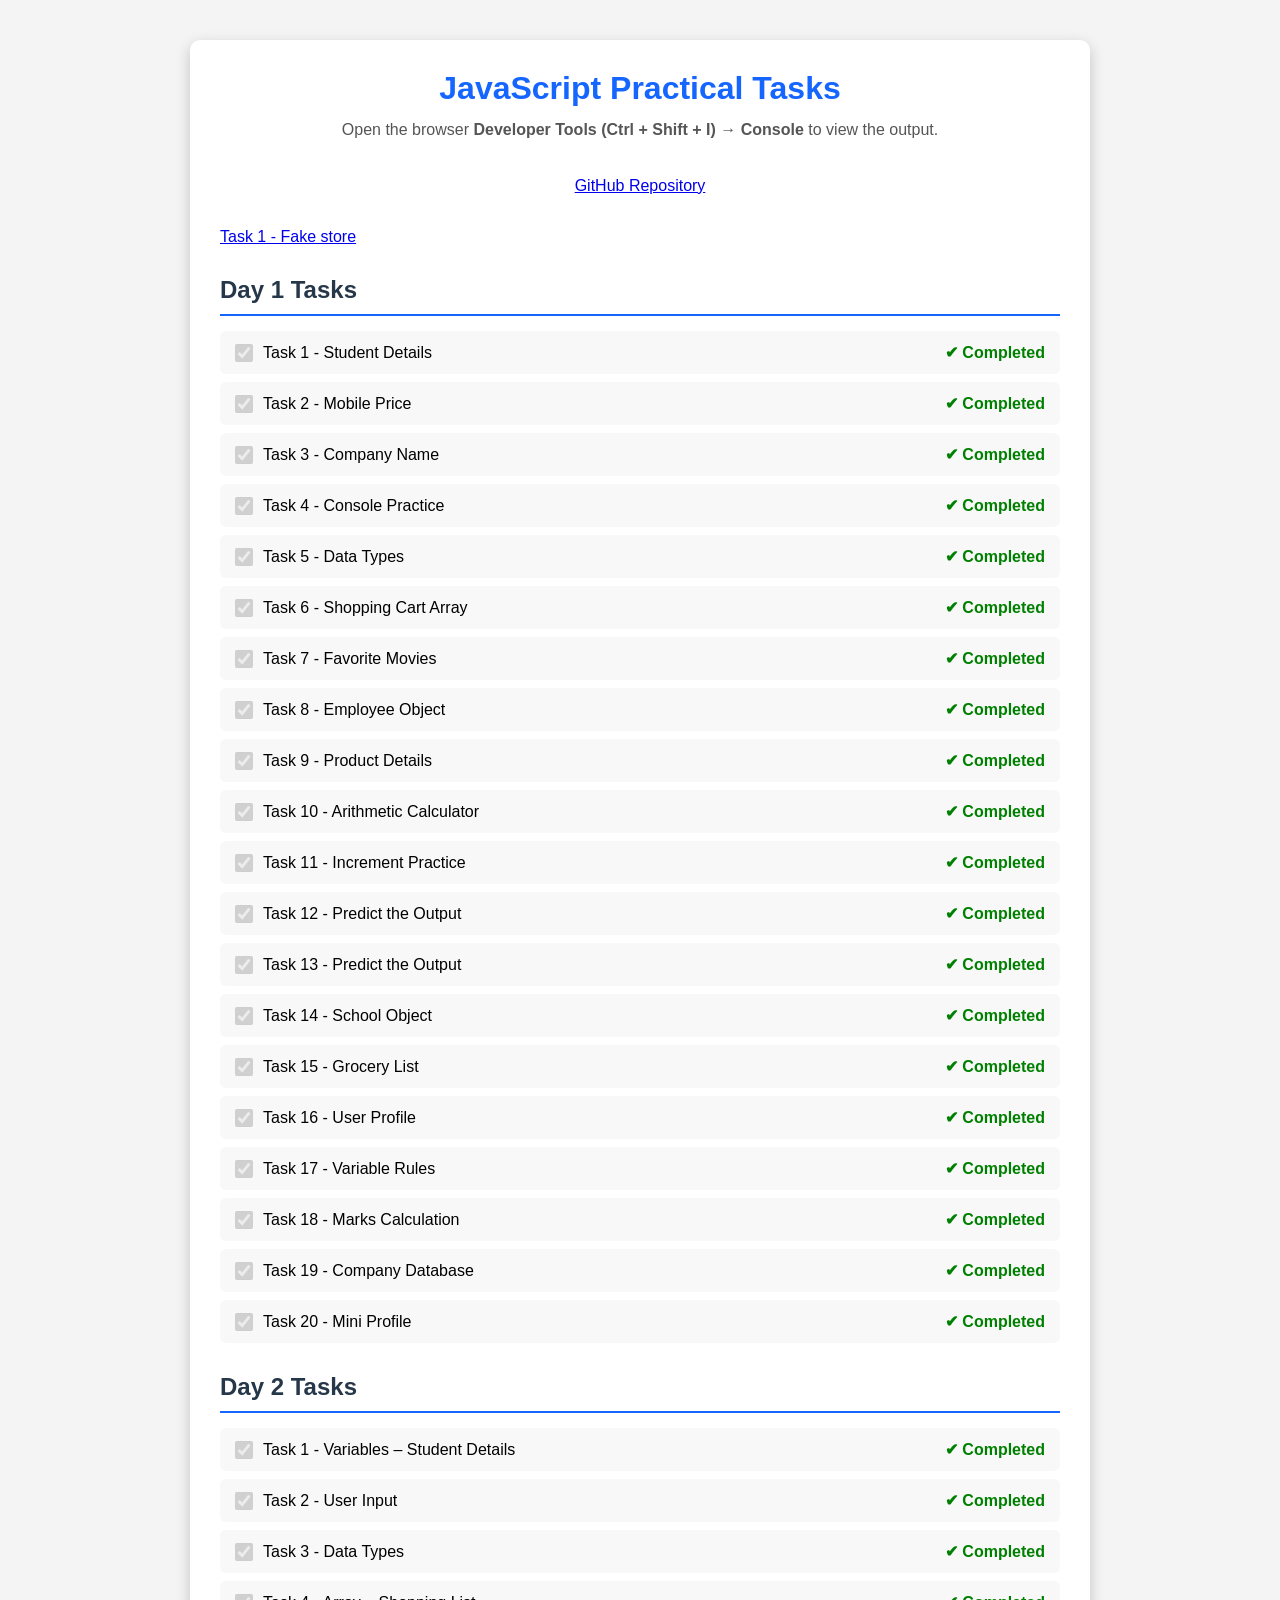
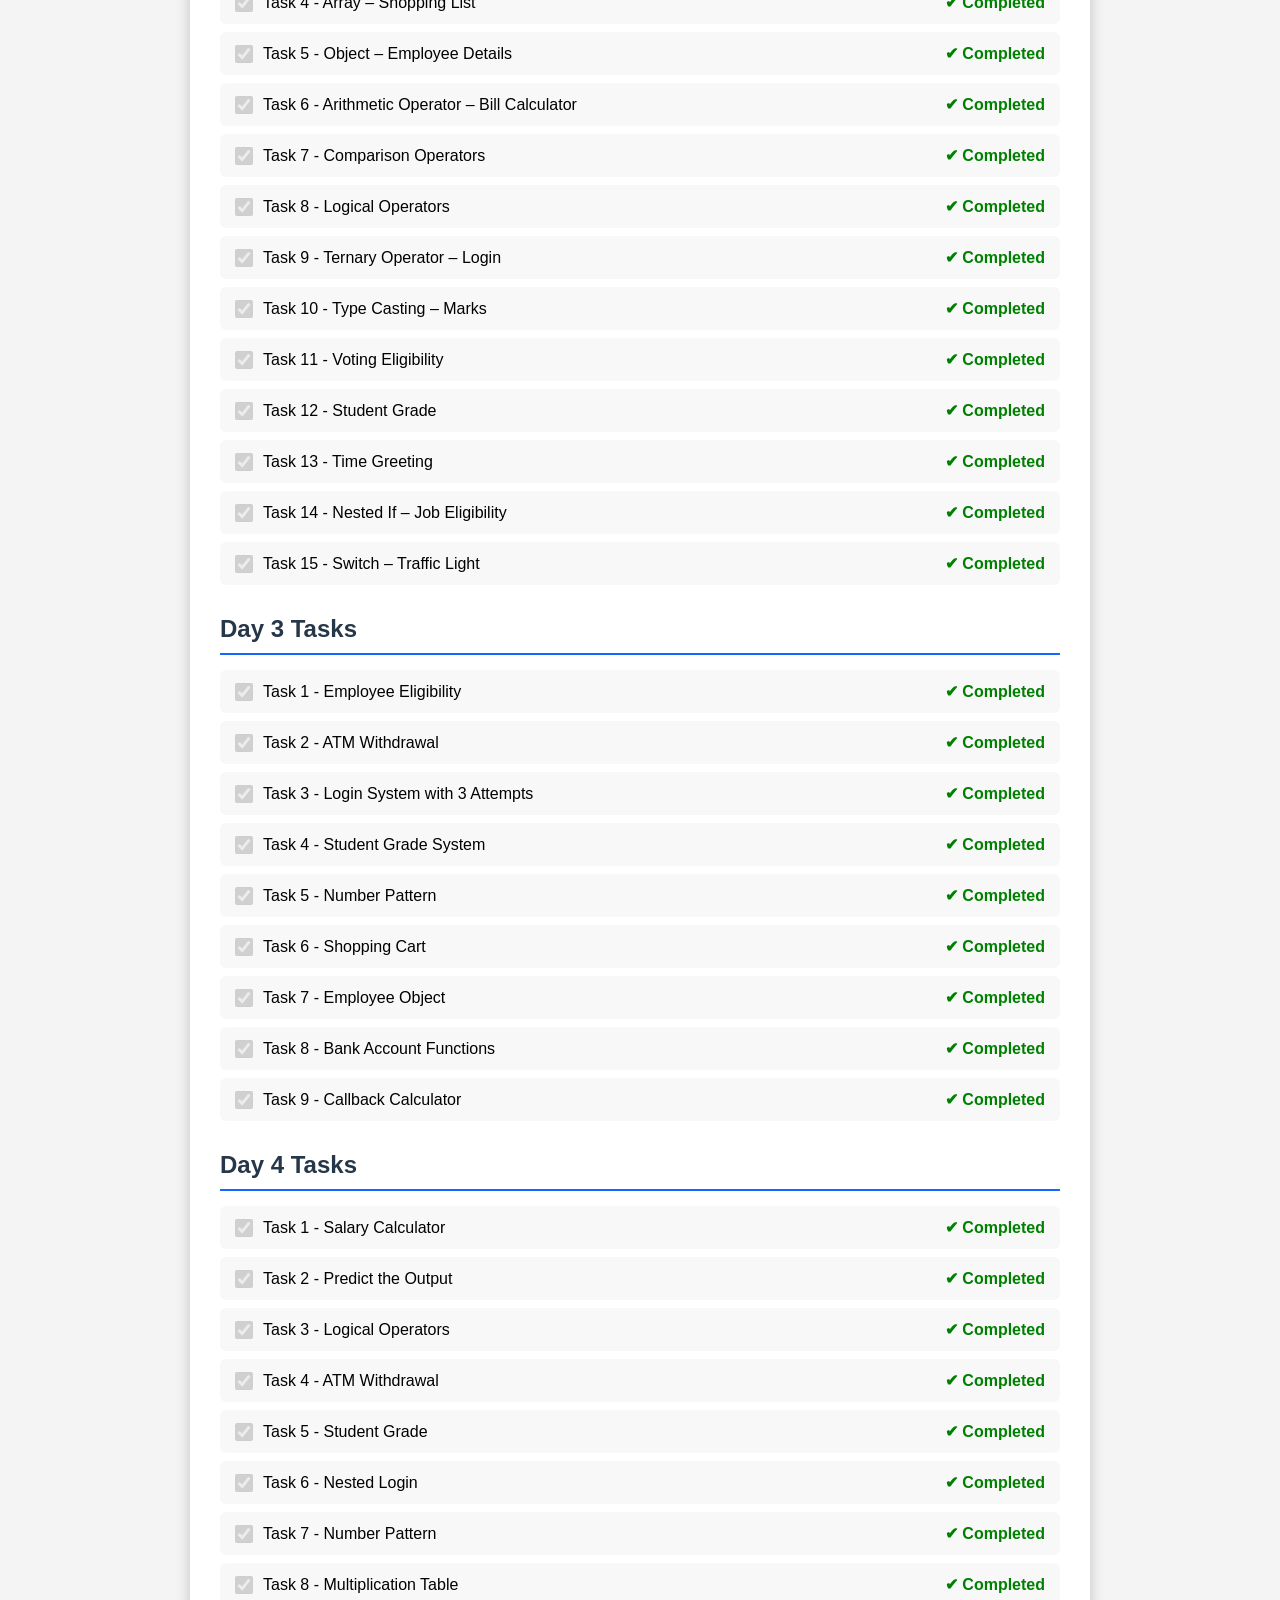
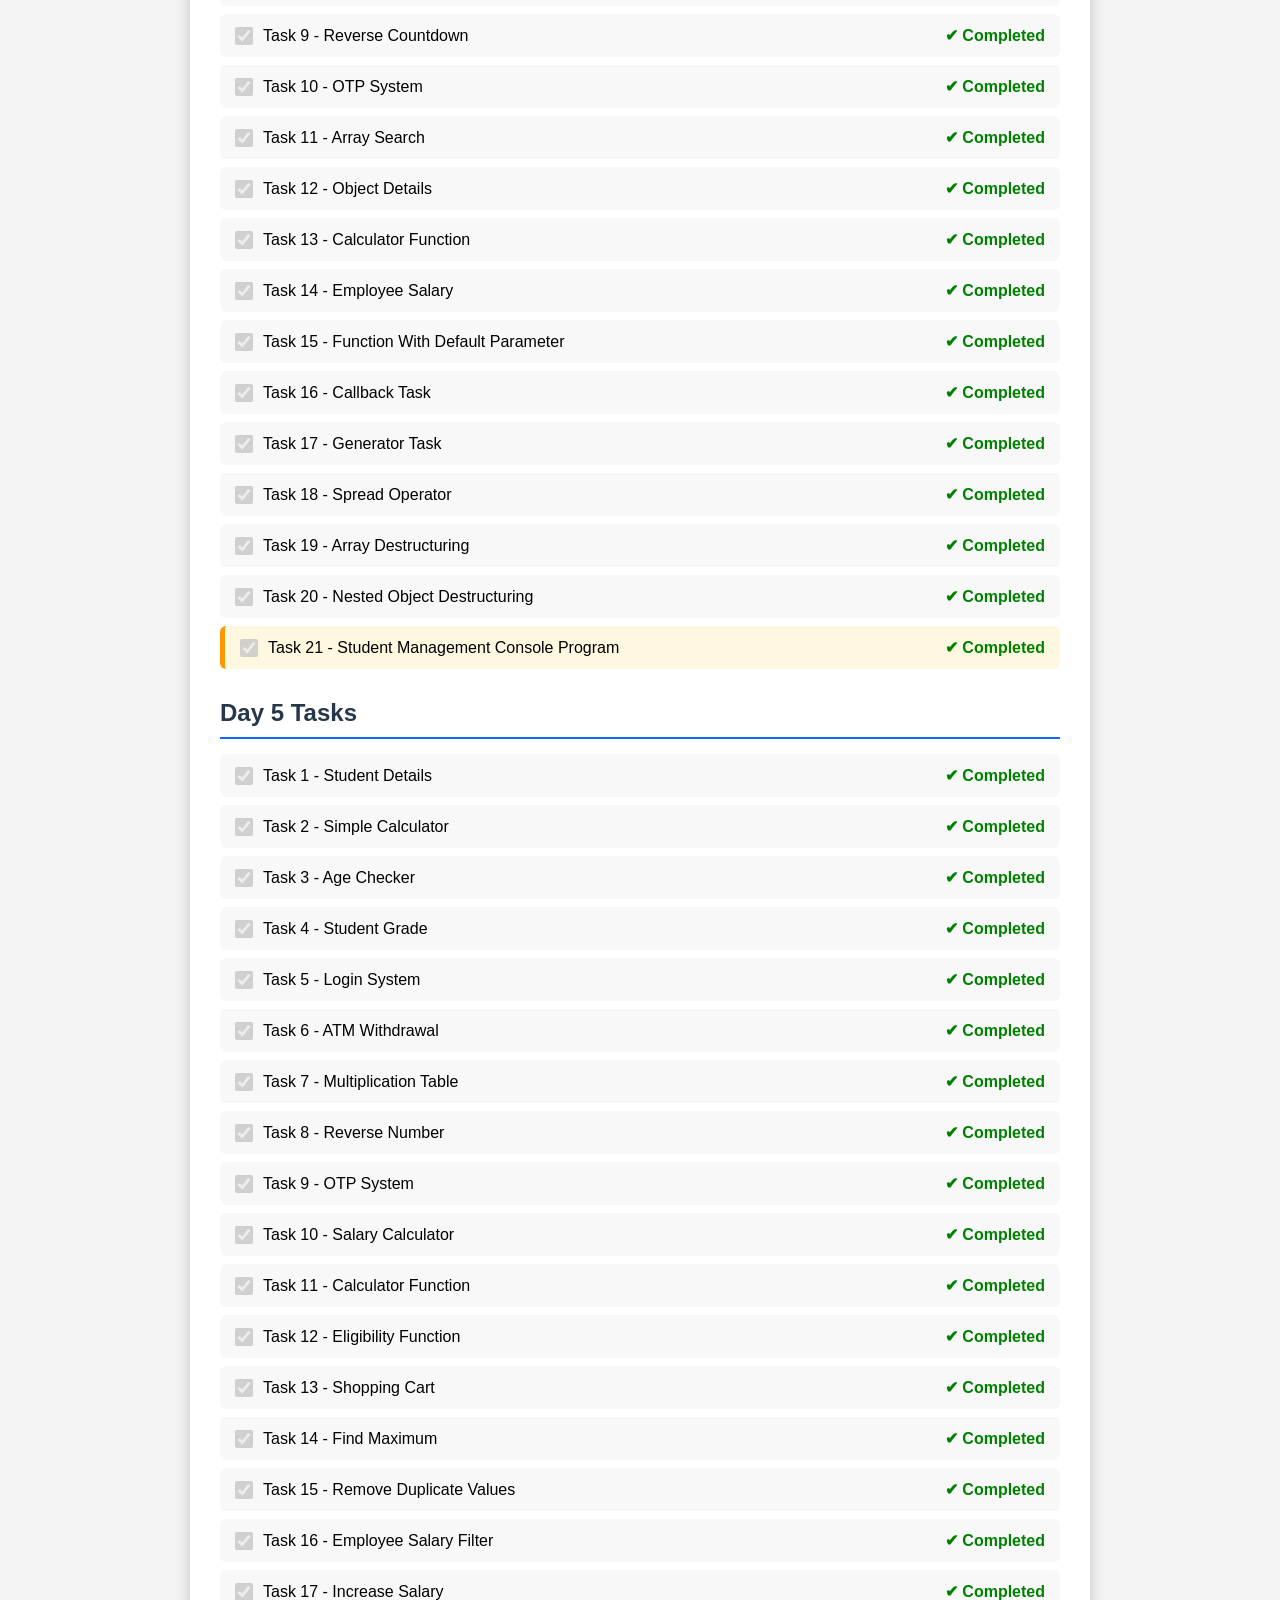
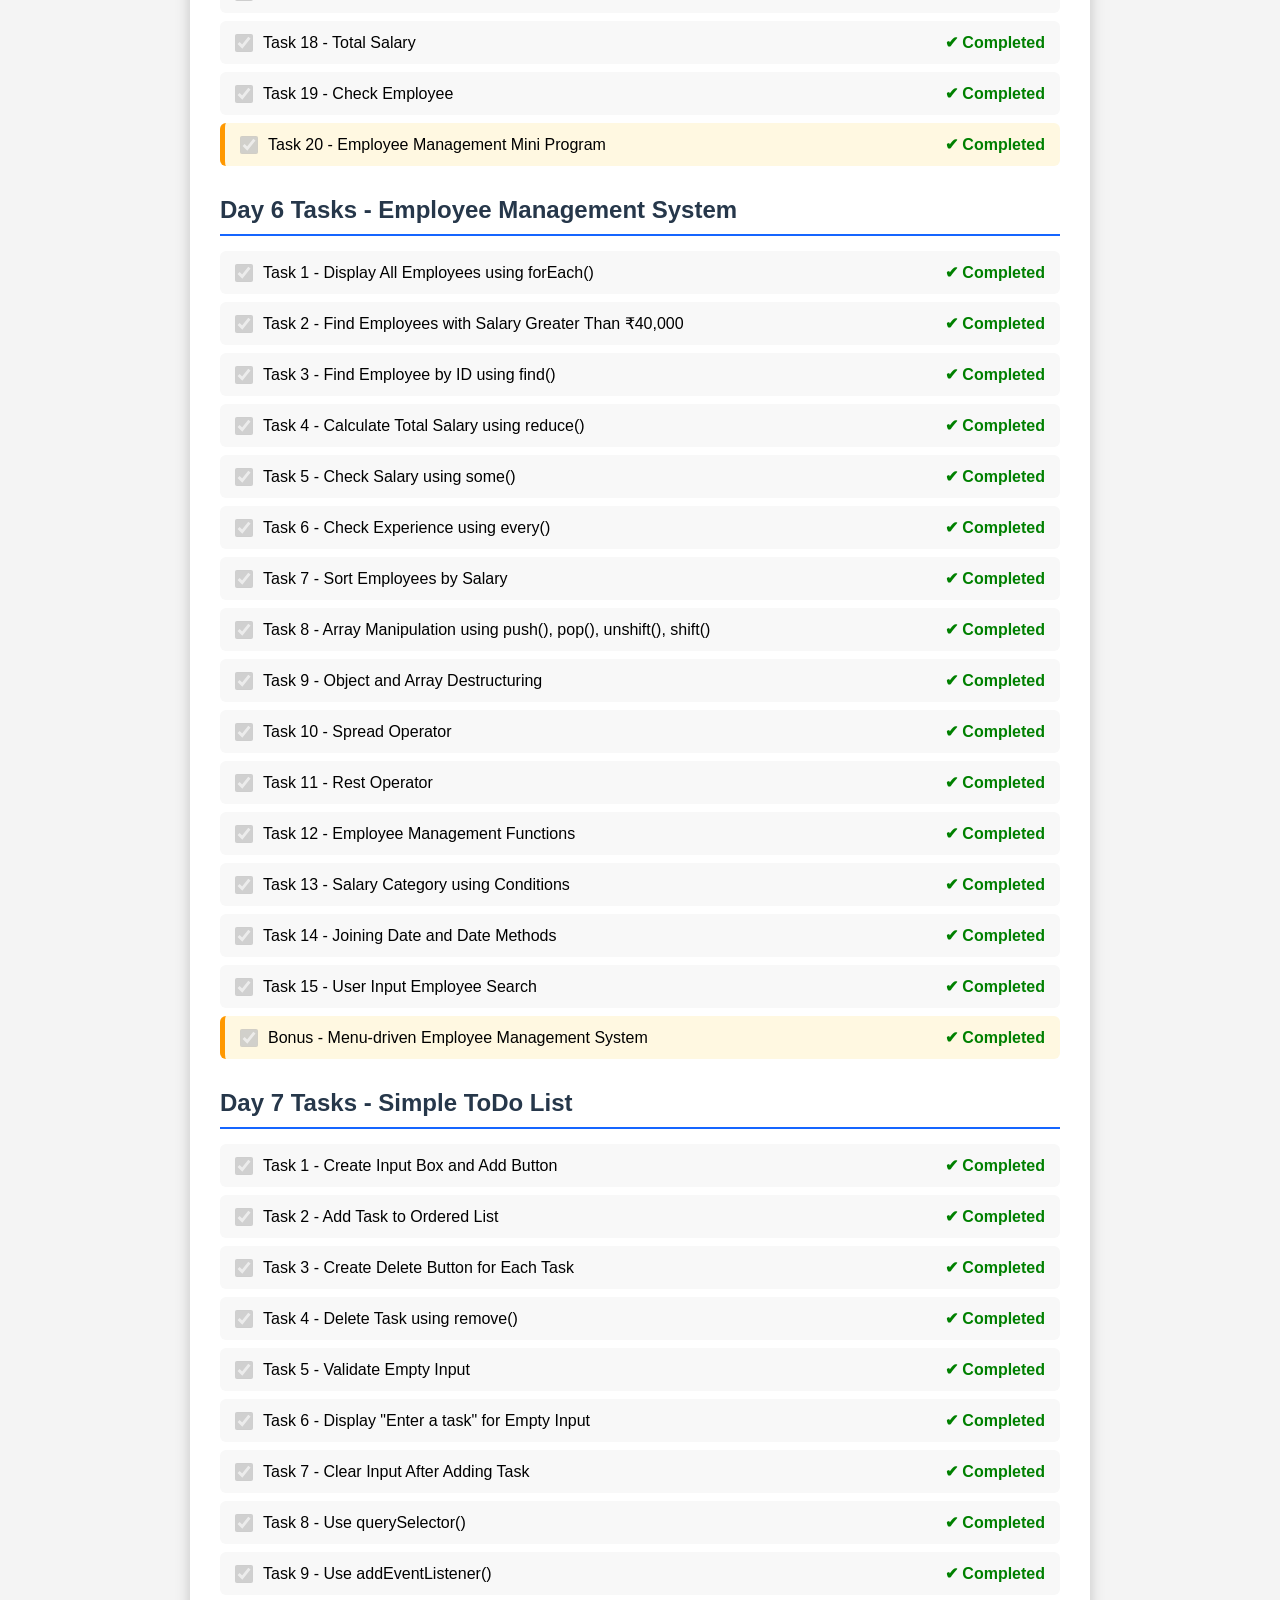
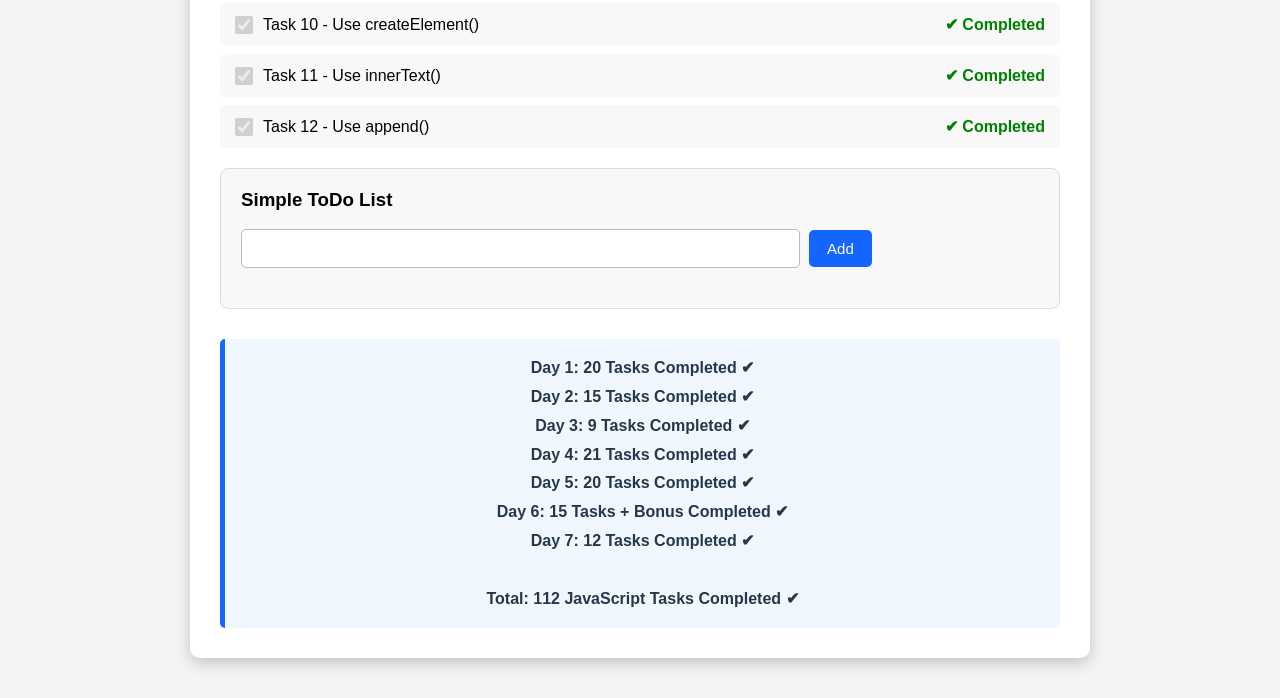
==== commit 0f0aab03: "updates html" ====
--- a/index.html
+++ b/index.html
@@ -1,382 +1,1059 @@
 <!DOCTYPE html>
 <html lang="en">
+
 <head>
-    <meta charset="UTF-8">
-    <meta name="viewport" content="width=device-width, initial-scale=1.0">
-
-    <link rel="stylesheet" href="/style.css">
-
-    <title>Mumo Stores</title>
+<meta charset="UTF-8">
+<meta name="viewport" content="width=device-width, initial-scale=1.0">
+
+<title>JavaScript Tasks </title>
+
+<style>
+    * {
+        margin: 0;
+        padding: 0;
+        box-sizing: border-box;
+        font-family: Arial, sans-serif;
+    }
+
+    body {
+        background: #f4f4f4;
+        padding: 40px;
+    }
+
+    .container {
+        max-width: 900px;
+        margin: auto;
+        background: #fff;
+        padding: 30px;
+        border-radius: 10px;
+        box-shadow: 0 5px 15px rgba(0, 0, 0, .2);
+    }
+
+    h1 {
+        color: #1565ff;
+        text-align: center;
+        margin-bottom: 10px;
+    }
+
+    .description {
+        text-align: center;
+        color: #555;
+        margin-bottom: 30px;
+        line-height: 1.6;
+    }
+
+    .day-section {
+        margin-top: 30px;
+    }
+
+    h2 {
+        color: #26374a;
+        margin-bottom: 15px;
+        padding-bottom: 10px;
+        border-bottom: 2px solid #1565ff;
+    }
+
+    ul {
+        list-style: none;
+    }
+
+    li {
+        padding: 12px 15px;
+        margin: 8px 0;
+        background: #f8f8f8;
+        border-radius: 6px;
+        display: flex;
+        align-items: center;
+        gap: 10px;
+    }
+
+    input[type="checkbox"] {
+        width: 18px;
+        height: 18px;
+        accent-color: #1565ff;
+        flex-shrink: 0;
+    }
+
+    .task-name {
+        flex: 1;
+    }
+
+    .completed {
+        color: green;
+        font-weight: bold;
+        white-space: nowrap;
+    }
+
+    .challenge {
+        background: #fff8e1;
+        border-left: 5px solid #ff9800;
+    }
+
+    .todo-container {
+        margin-top: 20px;
+        padding: 20px;
+        background: #f8f8f8;
+        border-radius: 8px;
+        border: 1px solid #ddd;
+    }
+
+    .todo-container input[type="text"] {
+        width: 70%;
+        padding: 10px;
+        border: 1px solid #bbb;
+        border-radius: 5px;
+        font-size: 15px;
+    }
+
+    .todo-container button {
+        padding: 10px 18px;
+        margin-left: 5px;
+        border: none;
+        border-radius: 5px;
+        background: #1565ff;
+        color: white;
+        cursor: pointer;
+        font-size: 15px;
+    }
+
+    .todo-container button:hover {
+        background: #0d47c9;
+    }
+
+    .todo-container ol {
+        margin-top: 20px;
+        padding-left: 30px;
+    }
+
+    .todo-container ol li {
+        display: list-item;
+        background: white;
+        border: 1px solid #ddd;
+        padding: 10px;
+    }
+
+    .summary {
+        margin-top: 30px;
+        padding: 15px;
+        background: #f0f7ff;
+        border-left: 5px solid #1565ff;
+        border-radius: 5px;
+        text-align: center;
+        font-weight: bold;
+        color: #26374a;
+        line-height: 1.8;
+    }
+
+    @media (max-width: 600px) {
+        body {
+            padding: 20px;
+        }
+
+        .container {
+            padding: 20px;
+        }
+
+        li {
+            align-items: flex-start;
+        }
+
+        .completed {
+            font-size: 13px;
+        }
+
+        .todo-container input[type="text"] {
+            width: 65%;
+        }
+    }
+</style>
 </head>
 
 <body>
 
-    <!-- HEADER -->
-    <header class="header">
-
-        <div class="store-name">
-            🛒 Mumo Stores
+<div class="container">
+
+    <h1>JavaScript Practical Tasks</h1>
+
+    <p class="description">
+        Open the browser
+        <strong>Developer Tools (Ctrl + Shift + I)</strong>
+        →
+        <strong>Console</strong>
+        to view the output.
+    </p>
+    <p class="description">
+        <a href="https://github.com/Mohithram30/javascript-tasks" target="_blank">GitHub Repository</a>
+    </p>
+
+    <p class="Task">
+        <a href="Task1.html" target="_blank">Task 1 - Fake store</a>
+    </p>
+
+    <!-- ==================== DAY 1 ==================== -->
+
+    <div class="day-section">
+
+        <h2>Day 1 Tasks</h2>
+
+        <ul>
+
+            <li>
+                <input type="checkbox" checked disabled>
+                <span class="task-name">Task 1 - Student Details</span>
+                <span class="completed">✔ Completed</span>
+            </li>
+
+            <li>
+                <input type="checkbox" checked disabled>
+                <span class="task-name">Task 2 - Mobile Price</span>
+                <span class="completed">✔ Completed</span>
+            </li>
+
+            <li>
+                <input type="checkbox" checked disabled>
+                <span class="task-name">Task 3 - Company Name</span>
+                <span class="completed">✔ Completed</span>
+            </li>
+
+            <li>
+                <input type="checkbox" checked disabled>
+                <span class="task-name">Task 4 - Console Practice</span>
+                <span class="completed">✔ Completed</span>
+            </li>
+
+            <li>
+                <input type="checkbox" checked disabled>
+                <span class="task-name">Task 5 - Data Types</span>
+                <span class="completed">✔ Completed</span>
+            </li>
+
+            <li>
+                <input type="checkbox" checked disabled>
+                <span class="task-name">Task 6 - Shopping Cart Array</span>
+                <span class="completed">✔ Completed</span>
+            </li>
+
+            <li>
+                <input type="checkbox" checked disabled>
+                <span class="task-name">Task 7 - Favorite Movies</span>
+                <span class="completed">✔ Completed</span>
+            </li>
+
+            <li>
+                <input type="checkbox" checked disabled>
+                <span class="task-name">Task 8 - Employee Object</span>
+                <span class="completed">✔ Completed</span>
+            </li>
+
+            <li>
+                <input type="checkbox" checked disabled>
+                <span class="task-name">Task 9 - Product Details</span>
+                <span class="completed">✔ Completed</span>
+            </li>
+
+            <li>
+                <input type="checkbox" checked disabled>
+                <span class="task-name">Task 10 - Arithmetic Calculator</span>
+                <span class="completed">✔ Completed</span>
+            </li>
+
+            <li>
+                <input type="checkbox" checked disabled>
+                <span class="task-name">Task 11 - Increment Practice</span>
+                <span class="completed">✔ Completed</span>
+            </li>
+
+            <li>
+                <input type="checkbox" checked disabled>
+                <span class="task-name">Task 12 - Predict the Output</span>
+                <span class="completed">✔ Completed</span>
+            </li>
+
+            <li>
+                <input type="checkbox" checked disabled>
+                <span class="task-name">Task 13 - Predict the Output</span>
+                <span class="completed">✔ Completed</span>
+            </li>
+
+            <li>
+                <input type="checkbox" checked disabled>
+                <span class="task-name">Task 14 - School Object</span>
+                <span class="completed">✔ Completed</span>
+            </li>
+
+            <li>
+                <input type="checkbox" checked disabled>
+                <span class="task-name">Task 15 - Grocery List</span>
+                <span class="completed">✔ Completed</span>
+            </li>
+
+            <li>
+                <input type="checkbox" checked disabled>
+                <span class="task-name">Task 16 - User Profile</span>
+                <span class="completed">✔ Completed</span>
+            </li>
+
+            <li>
+                <input type="checkbox" checked disabled>
+                <span class="task-name">Task 17 - Variable Rules</span>
+                <span class="completed">✔ Completed</span>
+            </li>
+
+            <li>
+                <input type="checkbox" checked disabled>
+                <span class="task-name">Task 18 - Marks Calculation</span>
+                <span class="completed">✔ Completed</span>
+            </li>
+
+            <li>
+                <input type="checkbox" checked disabled>
+                <span class="task-name">Task 19 - Company Database</span>
+                <span class="completed">✔ Completed</span>
+            </li>
+
+            <li>
+                <input type="checkbox" checked disabled>
+                <span class="task-name">Task 20 - Mini Profile</span>
+                <span class="completed">✔ Completed</span>
+            </li>
+
+        </ul>
+
+    </div>
+
+
+    <!-- ==================== DAY 2 ==================== -->
+
+    <div class="day-section">
+
+        <h2>Day 2 Tasks</h2>
+
+        <ul>
+
+            <li>
+                <input type="checkbox" checked disabled>
+                <span class="task-name">Task 1 - Variables – Student Details</span>
+                <span class="completed">✔ Completed</span>
+            </li>
+
+            <li>
+                <input type="checkbox" checked disabled>
+                <span class="task-name">Task 2 - User Input</span>
+                <span class="completed">✔ Completed</span>
+            </li>
+
+            <li>
+                <input type="checkbox" checked disabled>
+                <span class="task-name">Task 3 - Data Types</span>
+                <span class="completed">✔ Completed</span>
+            </li>
+
+            <li>
+                <input type="checkbox" checked disabled>
+                <span class="task-name">Task 4 - Array – Shopping List</span>
+                <span class="completed">✔ Completed</span>
+            </li>
+
+            <li>
+                <input type="checkbox" checked disabled>
+                <span class="task-name">Task 5 - Object – Employee Details</span>
+                <span class="completed">✔ Completed</span>
+            </li>
+
+            <li>
+                <input type="checkbox" checked disabled>
+                <span class="task-name">Task 6 - Arithmetic Operator – Bill Calculator</span>
+                <span class="completed">✔ Completed</span>
+            </li>
+
+            <li>
+                <input type="checkbox" checked disabled>
+                <span class="task-name">Task 7 - Comparison Operators</span>
+                <span class="completed">✔ Completed</span>
+            </li>
+
+            <li>
+                <input type="checkbox" checked disabled>
+                <span class="task-name">Task 8 - Logical Operators</span>
+                <span class="completed">✔ Completed</span>
+            </li>
+
+            <li>
+                <input type="checkbox" checked disabled>
+                <span class="task-name">Task 9 - Ternary Operator – Login</span>
+                <span class="completed">✔ Completed</span>
+            </li>
+
+            <li>
+                <input type="checkbox" checked disabled>
+                <span class="task-name">Task 10 - Type Casting – Marks</span>
+                <span class="completed">✔ Completed</span>
+            </li>
+
+            <li>
+                <input type="checkbox" checked disabled>
+                <span class="task-name">Task 11 - Voting Eligibility</span>
+                <span class="completed">✔ Completed</span>
+            </li>
+
+            <li>
+                <input type="checkbox" checked disabled>
+                <span class="task-name">Task 12 - Student Grade</span>
+                <span class="completed">✔ Completed</span>
+            </li>
+
+            <li>
+                <input type="checkbox" checked disabled>
+                <span class="task-name">Task 13 - Time Greeting</span>
+                <span class="completed">✔ Completed</span>
+            </li>
+
+            <li>
+                <input type="checkbox" checked disabled>
+                <span class="task-name">Task 14 - Nested If – Job Eligibility</span>
+                <span class="completed">✔ Completed</span>
+            </li>
+
+            <li>
+                <input type="checkbox" checked disabled>
+                <span class="task-name">Task 15 - Switch – Traffic Light</span>
+                <span class="completed">✔ Completed</span>
+            </li>
+
+        </ul>
+
+    </div>
+
+
+    <!-- ==================== DAY 3 ==================== -->
+
+    <div class="day-section">
+
+        <h2>Day 3 Tasks</h2>
+
+        <ul>
+
+            <li>
+                <input type="checkbox" checked disabled>
+                <span class="task-name">Task 1 - Employee Eligibility</span>
+                <span class="completed">✔ Completed</span>
+            </li>
+
+            <li>
+                <input type="checkbox" checked disabled>
+                <span class="task-name">Task 2 - ATM Withdrawal</span>
+                <span class="completed">✔ Completed</span>
+            </li>
+
+            <li>
+                <input type="checkbox" checked disabled>
+                <span class="task-name">Task 3 - Login System with 3 Attempts</span>
+                <span class="completed">✔ Completed</span>
+            </li>
+
+            <li>
+                <input type="checkbox" checked disabled>
+                <span class="task-name">Task 4 - Student Grade System</span>
+                <span class="completed">✔ Completed</span>
+            </li>
+
+            <li>
+                <input type="checkbox" checked disabled>
+                <span class="task-name">Task 5 - Number Pattern</span>
+                <span class="completed">✔ Completed</span>
+            </li>
+
+            <li>
+                <input type="checkbox" checked disabled>
+                <span class="task-name">Task 6 - Shopping Cart</span>
+                <span class="completed">✔ Completed</span>
+            </li>
+
+            <li>
+                <input type="checkbox" checked disabled>
+                <span class="task-name">Task 7 - Employee Object</span>
+                <span class="completed">✔ Completed</span>
+            </li>
+
+            <li>
+                <input type="checkbox" checked disabled>
+                <span class="task-name">Task 8 - Bank Account Functions</span>
+                <span class="completed">✔ Completed</span>
+            </li>
+
+            <li>
+                <input type="checkbox" checked disabled>
+                <span class="task-name">Task 9 - Callback Calculator</span>
+                <span class="completed">✔ Completed</span>
+            </li>
+
+        </ul>
+
+    </div>
+
+
+    <!-- ==================== DAY 4 ==================== -->
+
+    <div class="day-section">
+
+        <h2>Day 4 Tasks</h2>
+
+        <ul>
+
+            <li>
+                <input type="checkbox" checked disabled>
+                <span class="task-name">Task 1 - Salary Calculator</span>
+                <span class="completed">✔ Completed</span>
+            </li>
+
+            <li>
+                <input type="checkbox" checked disabled>
+                <span class="task-name">Task 2 - Predict the Output</span>
+                <span class="completed">✔ Completed</span>
+            </li>
+
+            <li>
+                <input type="checkbox" checked disabled>
+                <span class="task-name">Task 3 - Logical Operators</span>
+                <span class="completed">✔ Completed</span>
+            </li>
+
+            <li>
+                <input type="checkbox" checked disabled>
+                <span class="task-name">Task 4 - ATM Withdrawal</span>
+                <span class="completed">✔ Completed</span>
+            </li>
+
+            <li>
+                <input type="checkbox" checked disabled>
+                <span class="task-name">Task 5 - Student Grade</span>
+                <span class="completed">✔ Completed</span>
+            </li>
+
+            <li>
+                <input type="checkbox" checked disabled>
+                <span class="task-name">Task 6 - Nested Login</span>
+                <span class="completed">✔ Completed</span>
+            </li>
+
+            <li>
+                <input type="checkbox" checked disabled>
+                <span class="task-name">Task 7 - Number Pattern</span>
+                <span class="completed">✔ Completed</span>
+            </li>
+
+            <li>
+                <input type="checkbox" checked disabled>
+                <span class="task-name">Task 8 - Multiplication Table</span>
+                <span class="completed">✔ Completed</span>
+            </li>
+
+            <li>
+                <input type="checkbox" checked disabled>
+                <span class="task-name">Task 9 - Reverse Countdown</span>
+                <span class="completed">✔ Completed</span>
+            </li>
+
+            <li>
+                <input type="checkbox" checked disabled>
+                <span class="task-name">Task 10 - OTP System</span>
+                <span class="completed">✔ Completed</span>
+            </li>
+
+            <li>
+                <input type="checkbox" checked disabled>
+                <span class="task-name">Task 11 - Array Search</span>
+                <span class="completed">✔ Completed</span>
+            </li>
+
+            <li>
+                <input type="checkbox" checked disabled>
+                <span class="task-name">Task 12 - Object Details</span>
+                <span class="completed">✔ Completed</span>
+            </li>
+
+            <li>
+                <input type="checkbox" checked disabled>
+                <span class="task-name">Task 13 - Calculator Function</span>
+                <span class="completed">✔ Completed</span>
+            </li>
+
+            <li>
+                <input type="checkbox" checked disabled>
+                <span class="task-name">Task 14 - Employee Salary</span>
+                <span class="completed">✔ Completed</span>
+            </li>
+
+            <li>
+                <input type="checkbox" checked disabled>
+                <span class="task-name">Task 15 - Function With Default Parameter</span>
+                <span class="completed">✔ Completed</span>
+            </li>
+
+            <li>
+                <input type="checkbox" checked disabled>
+                <span class="task-name">Task 16 - Callback Task</span>
+                <span class="completed">✔ Completed</span>
+            </li>
+
+            <li>
+                <input type="checkbox" checked disabled>
+                <span class="task-name">Task 17 - Generator Task</span>
+                <span class="completed">✔ Completed</span>
+            </li>
+
+            <li>
+                <input type="checkbox" checked disabled>
+                <span class="task-name">Task 18 - Spread Operator</span>
+                <span class="completed">✔ Completed</span>
+            </li>
+
+            <li>
+                <input type="checkbox" checked disabled>
+                <span class="task-name">Task 19 - Array Destructuring</span>
+                <span class="completed">✔ Completed</span>
+            </li>
+
+            <li>
+                <input type="checkbox" checked disabled>
+                <span class="task-name">Task 20 - Nested Object Destructuring</span>
+                <span class="completed">✔ Completed</span>
+            </li>
+
+            <li class="challenge">
+                <input type="checkbox" checked disabled>
+                <span class="task-name">Task 21 - Student Management Console Program</span>
+                <span class="completed">✔ Completed</span>
+            </li>
+
+        </ul>
+
+    </div>
+
+
+    <!-- ==================== DAY 5 ==================== -->
+
+    <div class="day-section">
+
+        <h2>Day 5 Tasks</h2>
+
+        <ul>
+
+            <li>
+                <input type="checkbox" checked disabled>
+                <span class="task-name">Task 1 - Student Details</span>
+                <span class="completed">✔ Completed</span>
+            </li>
+
+            <li>
+                <input type="checkbox" checked disabled>
+                <span class="task-name">Task 2 - Simple Calculator</span>
+                <span class="completed">✔ Completed</span>
+            </li>
+
+            <li>
+                <input type="checkbox" checked disabled>
+                <span class="task-name">Task 3 - Age Checker</span>
+                <span class="completed">✔ Completed</span>
+            </li>
+
+            <li>
+                <input type="checkbox" checked disabled>
+                <span class="task-name">Task 4 - Student Grade</span>
+                <span class="completed">✔ Completed</span>
+            </li>
+
+            <li>
+                <input type="checkbox" checked disabled>
+                <span class="task-name">Task 5 - Login System</span>
+                <span class="completed">✔ Completed</span>
+            </li>
+
+            <li>
+                <input type="checkbox" checked disabled>
+                <span class="task-name">Task 6 - ATM Withdrawal</span>
+                <span class="completed">✔ Completed</span>
+            </li>
+
+            <li>
+                <input type="checkbox" checked disabled>
+                <span class="task-name">Task 7 - Multiplication Table</span>
+                <span class="completed">✔ Completed</span>
+            </li>
+
+            <li>
+                <input type="checkbox" checked disabled>
+                <span class="task-name">Task 8 - Reverse Number</span>
+                <span class="completed">✔ Completed</span>
+            </li>
+
+            <li>
+                <input type="checkbox" checked disabled>
+                <span class="task-name">Task 9 - OTP System</span>
+                <span class="completed">✔ Completed</span>
+            </li>
+
+            <li>
+                <input type="checkbox" checked disabled>
+                <span class="task-name">Task 10 - Salary Calculator</span>
+                <span class="completed">✔ Completed</span>
+            </li>
+
+            <li>
+                <input type="checkbox" checked disabled>
+                <span class="task-name">Task 11 - Calculator Function</span>
+                <span class="completed">✔ Completed</span>
+            </li>
+
+            <li>
+                <input type="checkbox" checked disabled>
+                <span class="task-name">Task 12 - Eligibility Function</span>
+                <span class="completed">✔ Completed</span>
+            </li>
+
+            <li>
+                <input type="checkbox" checked disabled>
+                <span class="task-name">Task 13 - Shopping Cart</span>
+                <span class="completed">✔ Completed</span>
+            </li>
+
+            <li>
+                <input type="checkbox" checked disabled>
+                <span class="task-name">Task 14 - Find Maximum</span>
+                <span class="completed">✔ Completed</span>
+            </li>
+
+            <li>
+                <input type="checkbox" checked disabled>
+                <span class="task-name">Task 15 - Remove Duplicate Values</span>
+                <span class="completed">✔ Completed</span>
+            </li>
+
+            <li>
+                <input type="checkbox" checked disabled>
+                <span class="task-name">Task 16 - Employee Salary Filter</span>
+                <span class="completed">✔ Completed</span>
+            </li>
+
+            <li>
+                <input type="checkbox" checked disabled>
+                <span class="task-name">Task 17 - Increase Salary</span>
+                <span class="completed">✔ Completed</span>
+            </li>
+
+            <li>
+                <input type="checkbox" checked disabled>
+                <span class="task-name">Task 18 - Total Salary</span>
+                <span class="completed">✔ Completed</span>
+            </li>
+
+            <li>
+                <input type="checkbox" checked disabled>
+                <span class="task-name">Task 19 - Check Employee</span>
+                <span class="completed">✔ Completed</span>
+            </li>
+
+            <li class="challenge">
+                <input type="checkbox" checked disabled>
+                <span class="task-name">Task 20 - Employee Management Mini Program</span>
+                <span class="completed">✔ Completed</span>
+            </li>
+
+        </ul>
+
+    </div>
+
+
+    <!-- ==================== DAY 6 ==================== -->
+
+    <div class="day-section">
+
+        <h2>Day 6 Tasks - Employee Management System</h2>
+
+        <ul>
+
+            <li>
+                <input type="checkbox" checked disabled>
+                <span class="task-name">Task 1 - Display All Employees using forEach()</span>
+                <span class="completed">✔ Completed</span>
+            </li>
+
+            <li>
+                <input type="checkbox" checked disabled>
+                <span class="task-name">Task 2 - Find Employees with Salary Greater Than ₹40,000</span>
+                <span class="completed">✔ Completed</span>
+            </li>
+
+            <li>
+                <input type="checkbox" checked disabled>
+                <span class="task-name">Task 3 - Find Employee by ID using find()</span>
+                <span class="completed">✔ Completed</span>
+            </li>
+
+            <li>
+                <input type="checkbox" checked disabled>
+                <span class="task-name">Task 4 - Calculate Total Salary using reduce()</span>
+                <span class="completed">✔ Completed</span>
+            </li>
+
+            <li>
+                <input type="checkbox" checked disabled>
+                <span class="task-name">Task 5 - Check Salary using some()</span>
+                <span class="completed">✔ Completed</span>
+            </li>
+
+            <li>
+                <input type="checkbox" checked disabled>
+                <span class="task-name">Task 6 - Check Experience using every()</span>
+                <span class="completed">✔ Completed</span>
+            </li>
+
+            <li>
+                <input type="checkbox" checked disabled>
+                <span class="task-name">Task 7 - Sort Employees by Salary</span>
+                <span class="completed">✔ Completed</span>
+            </li>
+
+            <li>
+                <input type="checkbox" checked disabled>
+                <span class="task-name">Task 8 - Array Manipulation using push(), pop(), unshift(), shift()</span>
+                <span class="completed">✔ Completed</span>
+            </li>
+
+            <li>
+                <input type="checkbox" checked disabled>
+                <span class="task-name">Task 9 - Object and Array Destructuring</span>
+                <span class="completed">✔ Completed</span>
+            </li>
+
+            <li>
+                <input type="checkbox" checked disabled>
+                <span class="task-name">Task 10 - Spread Operator</span>
+                <span class="completed">✔ Completed</span>
+            </li>
+
+            <li>
+                <input type="checkbox" checked disabled>
+                <span class="task-name">Task 11 - Rest Operator</span>
+                <span class="completed">✔ Completed</span>
+            </li>
+
+            <li>
+                <input type="checkbox" checked disabled>
+                <span class="task-name">Task 12 - Employee Management Functions</span>
+                <span class="completed">✔ Completed</span>
+            </li>
+
+            <li>
+                <input type="checkbox" checked disabled>
+                <span class="task-name">Task 13 - Salary Category using Conditions</span>
+                <span class="completed">✔ Completed</span>
+            </li>
+
+            <li>
+                <input type="checkbox" checked disabled>
+                <span class="task-name">Task 14 - Joining Date and Date Methods</span>
+                <span class="completed">✔ Completed</span>
+            </li>
+
+            <li>
+                <input type="checkbox" checked disabled>
+                <span class="task-name">Task 15 - User Input Employee Search</span>
+                <span class="completed">✔ Completed</span>
+            </li>
+
+            <li class="challenge">
+                <input type="checkbox" checked disabled>
+                <span class="task-name">Bonus - Menu-driven Employee Management System</span>
+                <span class="completed">✔ Completed</span>
+            </li>
+
+        </ul>
+
+    </div>
+
+
+    <!-- ==================== DAY 7 ==================== -->
+
+    <div class="day-section">
+
+        <h2>Day 7 Tasks - Simple ToDo List</h2>
+
+        <ul>
+
+            <li>
+                <input type="checkbox" checked disabled>
+                <span class="task-name">
+                    Task 1 - Create Input Box and Add Button
+                </span>
+                <span class="completed">✔ Completed</span>
+            </li>
+
+            <li>
+                <input type="checkbox" checked disabled>
+                <span class="task-name">
+                    Task 2 - Add Task to Ordered List
+                </span>
+                <span class="completed">✔ Completed</span>
+            </li>
+
+            <li>
+                <input type="checkbox" checked disabled>
+                <span class="task-name">
+                    Task 3 - Create Delete Button for Each Task
+                </span>
+                <span class="completed">✔ Completed</span>
+            </li>
+
+            <li>
+                <input type="checkbox" checked disabled>
+                <span class="task-name">
+                    Task 4 - Delete Task using remove()
+                </span>
+                <span class="completed">✔ Completed</span>
+            </li>
+
+            <li>
+                <input type="checkbox" checked disabled>
+                <span class="task-name">
+                    Task 5 - Validate Empty Input
+                </span>
+                <span class="completed">✔ Completed</span>
+            </li>
+
+            <li>
+                <input type="checkbox" checked disabled>
+                <span class="task-name">
+                    Task 6 - Display "Enter a task" for Empty Input
+                </span>
+                <span class="completed">✔ Completed</span>
+            </li>
+
+            <li>
+                <input type="checkbox" checked disabled>
+                <span class="task-name">
+                    Task 7 - Clear Input After Adding Task
+                </span>
+                <span class="completed">✔ Completed</span>
+            </li>
+
+            <li>
+                <input type="checkbox" checked disabled>
+                <span class="task-name">
+                    Task 8 - Use querySelector()
+                </span>
+                <span class="completed">✔ Completed</span>
+            </li>
+
+            <li>
+                <input type="checkbox" checked disabled>
+                <span class="task-name">
+                    Task 9 - Use addEventListener()
+                </span>
+                <span class="completed">✔ Completed</span>
+            </li>
+
+            <li>
+                <input type="checkbox" checked disabled>
+                <span class="task-name">
+                    Task 10 - Use createElement()
+                </span>
+                <span class="completed">✔ Completed</span>
+            </li>
+
+            <li>
+                <input type="checkbox" checked disabled>
+                <span class="task-name">
+                    Task 11 - Use innerText()
+                </span>
+                <span class="completed">✔ Completed</span>
+            </li>
+
+            <li>
+                <input type="checkbox" checked disabled>
+                <span class="task-name">
+                    Task 12 - Use append()
+                </span>
+                <span class="completed">✔ Completed</span>
+            </li>
+
+        </ul>
+
+
+        <!-- TODO APPLICATION -->
+
+        <div class="todo-container">
+
+            <h3>Simple ToDo List</h3>
+
+            <br>
+
+            <input type="text" id="taskInput">
+
+            <button id="addButton">Add</button>
+
+            <ol id="taskList"></ol>
+
         </div>
 
-        <p class="store-tagline">
-            Your One-Stop Online Store
-        </p>
-
-    </header>
-
-
-    <!-- CONTROLS -->
-    <div class="controls">
-
-        <input
-            type="text"
-            id="searchInput"
-            placeholder="Search product"
-        >
-
-        <button id="searchButton">
-            Search
-        </button>
-
-        <button id="lowHigh">
-            Low → High
-        </button>
-
-        <button id="highLow">
-            High → Low
-        </button>
-
     </div>
 
 
-    <!-- CATEGORY BUTTONS -->
-    <div id="categoryButtons"></div>
-
-
-    <!-- API PRODUCTS -->
-    <div class="apicard"></div>
-
-
-    <!-- STATIC PRODUCTS -->
-    <div class="products-container">
-
-        <!-- Product 1 -->
-        <div class="product-card">
-            <img src="assest/img/headphone.webp" alt="Headphones">
-            <h3>Headphones</h3>
-            <p>Price: ₹1000</p>
-            <p>Category: Electronics</p>
-        </div>
-
-
-        <!-- Product 2 -->
-        <div class="product-card">
-            <img src="assest/img/shoe.webp" alt="Men's Shoes">
-            <h3>Men's Shoes</h3>
-            <p>Price: ₹1000</p>
-            <p>Category: Men's Fashion</p>
-        </div>
-
-
-        <!-- Product 3 -->
-        <div class="product-card">
-            <img src="assest/img/Toster .jpeg" alt="Bread Toaster">
-            <h3>Bread Toaster</h3>
-            <p>Price: ₹1000</p>
-            <p>Category: Electronics</p>
-        </div>
-
-
-        <!-- Product 4 -->
-        <div class="product-card">
-            <img src="assest/img/coolers.jpeg" alt="Men's Shades">
-            <h3>Men's Shades</h3>
-            <p>Price: ₹1000</p>
-            <p>Category: Men's Fashion</p>
-        </div>
-
-
-        <!-- Product 5 -->
-        <div class="product-card">
-            <img src="assest/img/serum.jpeg" alt="Vitamin C Serum">
-            <h3>Vitamin C Serum</h3>
-            <p>Price: ₹1000</p>
-            <p>Category: Skincare</p>
-        </div>
-
-
-        <!-- Product 6 -->
-        <div class="product-card">
-            <img src="assest/img/crop top .jpeg" alt="Crop Top">
-            <h3>Crop Top</h3>
-            <p>Price: ₹1000</p>
-            <p>Category: Women's Fashion</p>
-        </div>
-
-
-        <!-- Product 7 -->
-        <div class="product-card">
-            <img src="assest/img/Shirt.avif" alt="Men's Shirt">
-            <h3>Men's Shirt</h3>
-            <p>Price: ₹1000</p>
-            <p>Category: Men's Fashion</p>
-        </div>
-
-
-        <!-- Product 8 -->
-        <div class="product-card">
-            <img
-                src="assest/img/Woman Pants Women's Formal Office Korean.jpg"
-                alt="Women's Pants"
-            >
-
-            <h3>Women's Pants</h3>
-
-            <p>Price: ₹1000</p>
-
-            <p>Category: Women's Fashion</p>
-        </div>
-
-
-        <!-- Product 9 -->
-        <div class="product-card">
-
-            <img
-                src="assest/img/Pure Cotton Wide Leg Trousers.avif"
-                alt="Women's Cotton Pants"
-            >
-
-            <h3>Women's Cotton Pants Wide Leg</h3>
-
-            <p>Price: ₹1000</p>
-
-            <p>Category: Women's Fashion</p>
-
-        </div>
-
-
-        <!-- Product 10 -->
-        <div class="product-card">
-
-            <img
-                src="assest/img/cargo pant.jpeg"
-                alt="Men's Cargo Pants"
-            >
-
-            <h3>Men's Cargo Pants</h3>
-
-            <p>Price: ₹1000</p>
-
-            <p>Category: Men's Fashion</p>
-
-        </div>
-
-
-        <!-- Product 11 -->
-        <div class="product-card">
-
-            <img
-                src="assest/img/catton pant men .jpeg"
-                alt="Men's Cotton Pants"
-            >
-
-            <h3>Men's Cotton Pants</h3>
-
-            <p>Price: ₹1000</p>
-
-            <p>Category: Men's Fashion</p>
-
-        </div>
-
-
-        <!-- Product 12 -->
-        <div class="product-card">
-
-            <img
-                src="assest/img/mens tshirts .jpeg"
-                alt="Men's Cotton T-Shirt"
-            >
-
-            <h3>Men's Cotton T-Shirt</h3>
-
-            <p>Price: ₹1000</p>
-
-            <p>Category: Men's Fashion</p>
-
-        </div>
-
-
-        <!-- Product 13 -->
-        <div class="product-card">
-
-            <img
-                src="assest/img/wonwns tshirt.jpeg"
-                alt="Women's Cotton T-Shirt"
-            >
-
-            <h3>Women's Cotton T-Shirt</h3>
-
-            <p>Price: ₹1000</p>
-
-            <p>Category: Women's Fashion</p>
-
-        </div>
-
-
-        <!-- Product 14 -->
-        <div class="product-card">
-
-            <img
-                src="assest/img/womens shoes .jpeg"
-                alt="Women's Shoes"
-            >
-
-            <h3>Women's Shoes</h3>
-
-            <p>Price: ₹1000</p>
-
-            <p>Category: Women's Fashion</p>
-
-        </div>
-
-
-        <!-- Product 15 -->
-        <div class="product-card">
-
-            <img
-                src="assest/img/mens watch.avif"
-                alt="Men's Watch"
-            >
-
-            <h3>Men's Watch</h3>
-
-            <p>Price: ₹1000</p>
-
-            <p>Category: Men's Fashion</p>
-
-        </div>
-
-
-        <!-- Product 16 -->
-        <div class="product-card">
-
-            <img
-                src="assest/img/womens watch.avif"
-                alt="Women's Watch"
-            >
-
-            <h3>Women's Watch</h3>
-
-            <p>Price: ₹1000</p>
-
-            <p>Category: Women's Fashion</p>
-
-        </div>
-
-
-        <!-- Product 17 -->
-        <div class="product-card">
-
-            <img
-                src="assest/img/womens shades.avif"
-                alt="Women's Shades"
-            >
-
-            <h3>Women's Shades</h3>
-
-            <p>Price: ₹1000</p>
-
-            <p>Category: Women's Fashion</p>
-
-        </div>
-
-
-        <!-- Product 18 -->
-        <div class="product-card">
-
-            <img
-                src="assest/img/mens backpack.webp"
-                alt="Men's Backpack"
-            >
-
-            <h3>Men's Backpack</h3>
-
-            <p>Price: ₹1000</p>
-
-            <p>Category: Men's Fashion</p>
-
-        </div>
-
-
-        <!-- Product 19 -->
-        <div class="product-card">
-
-            <img
-                src="assest/img/womens backpack.webp"
-                alt="Women's Backpack"
-            >
-
-            <h3>Women's Backpack</h3>
-
-            <p>Price: ₹1000</p>
-
-            <p>Category: Women's Fashion</p>
-
-        </div>
-
-
-        <!-- Product 20 -->
-        <div class="product-card">
-
-            <img
-                src="assest/img/mac laptop.avif"
-                alt="Mac Laptop"
-            >
-
-            <h3>Mac Laptop</h3>
-
-            <p>Price: ₹1000</p>
-
-            <p>Category: Electronics</p>
-
-        </div>
+    <!-- ==================== SUMMARY ==================== -->
+
+    <div class="summary">
+
+        Day 1: 20 Tasks Completed ✔
+
+        <br>
+
+        Day 2: 15 Tasks Completed ✔
+
+        <br>
+
+        Day 3: 9 Tasks Completed ✔
+
+        <br>
+
+        Day 4: 21 Tasks Completed ✔
+
+        <br>
+
+        Day 5: 20 Tasks Completed ✔
+
+        <br>
+
+        Day 6: 15 Tasks + Bonus Completed ✔
+
+        <br>
+
+        Day 7: 12 Tasks Completed ✔
+
+        <br><br>
+
+        Total: 112 JavaScript Tasks Completed ✔
 
     </div>
 
-
-    <!-- FOOTER -->
-    <footer class="footer">
-
-        <div class="footer-content">
-
-            <h2>🛒 Mumo Stores</h2>
-
-            <p>
-                Your One-Stop Online Store
-            </p>
-
-            <div class="footer-links">
-
-                <a href="#">Home</a>
-
-                <a href="#">Products</a>
-
-                <a href="#">Categories</a>
-
-                <a href="#">Contact</a>
-
-            </div>
-
-            <p class="copyright">
-                © 2026 Mumo Stores. All Rights Reserved.
-            </p>
-
-        </div>
-
-    </footer>
-
-
-    <script src="Day 8 Task.js"></script>
+</div>
+
+
+<!-- ==================== JAVASCRIPT FILES ==================== -->
+
+<script src="Day 1 Tasks.js"></script>
+
+<script src="Day 2 Task.js"></script>
+
+<script src="Day 3 Tasks.js"></script>
+
+<script src="Day 4 Tasks.js"></script>
+
+<script src="Day 5 Tasks.js"></script>
+
+<script src="Day 6 Task.js"></script>
+
+<script src="Day 7 Task.js"></script>
 
 </body>
+
 </html>
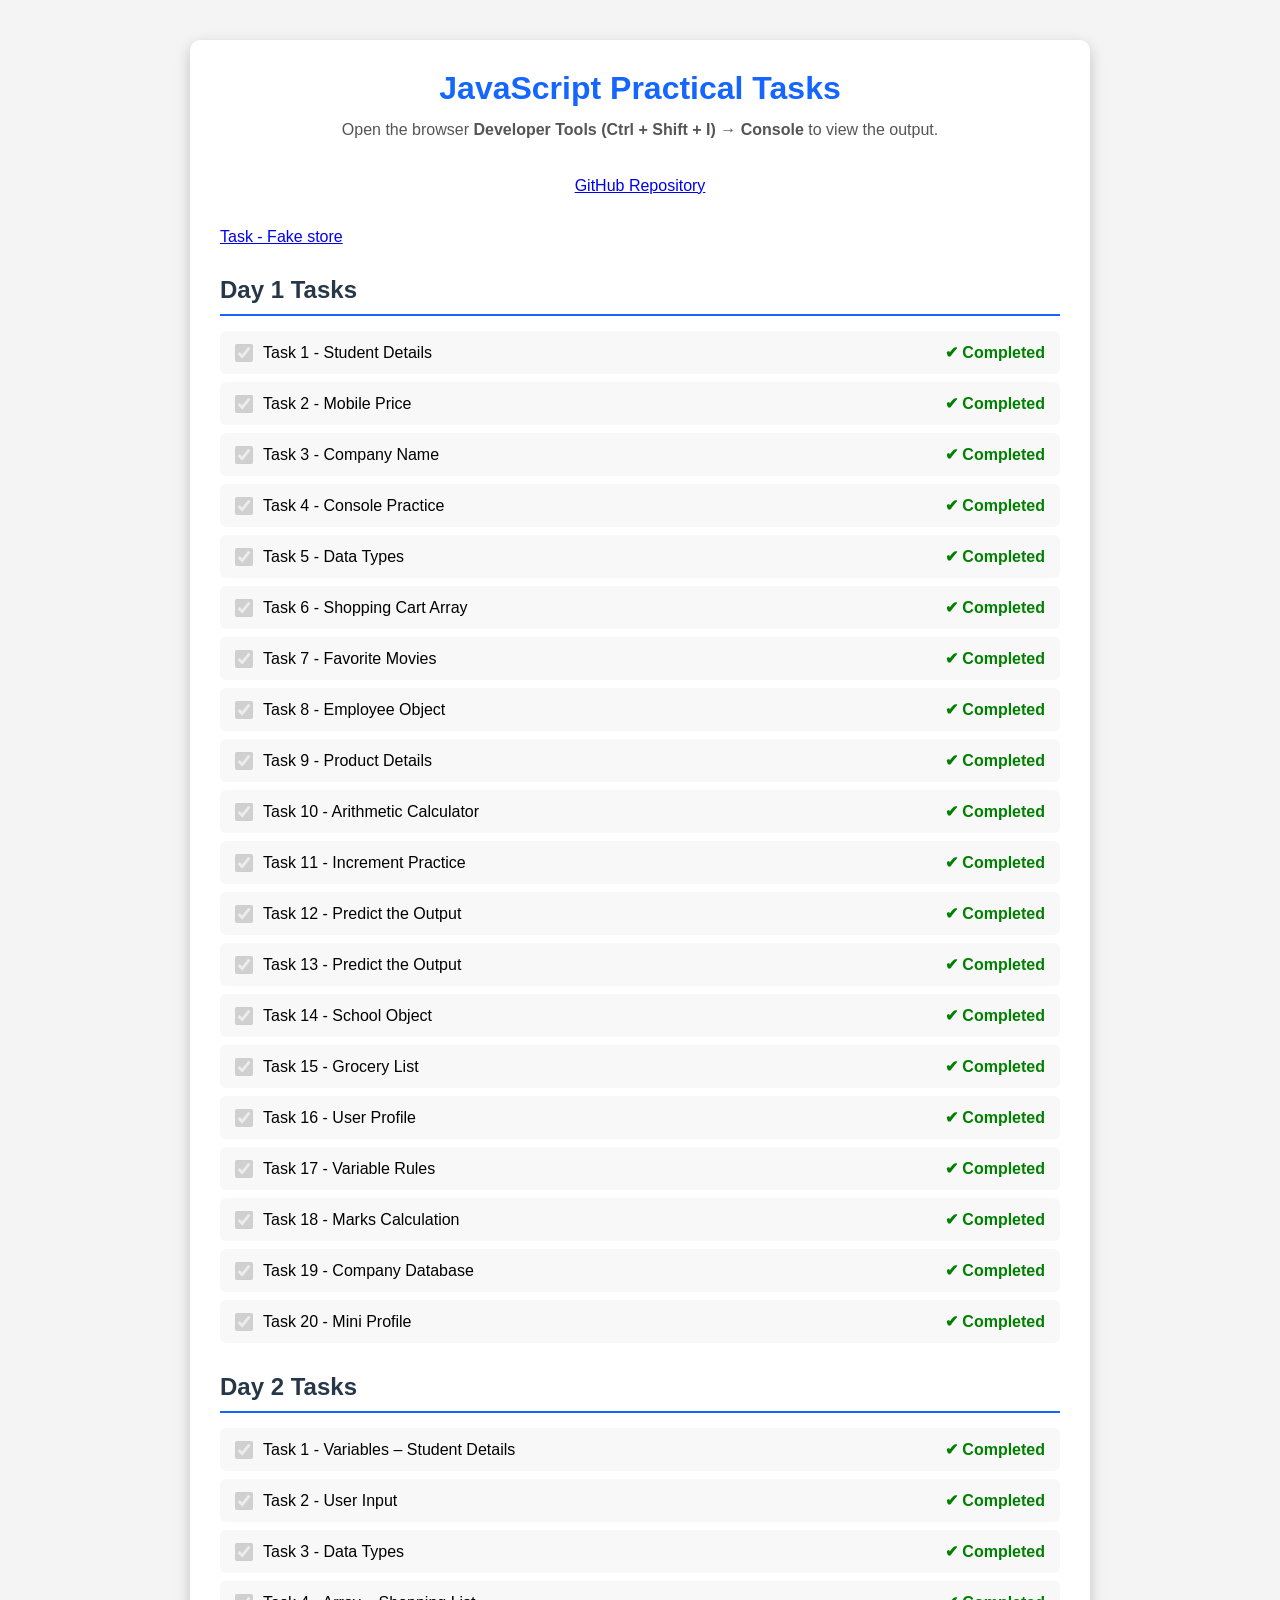
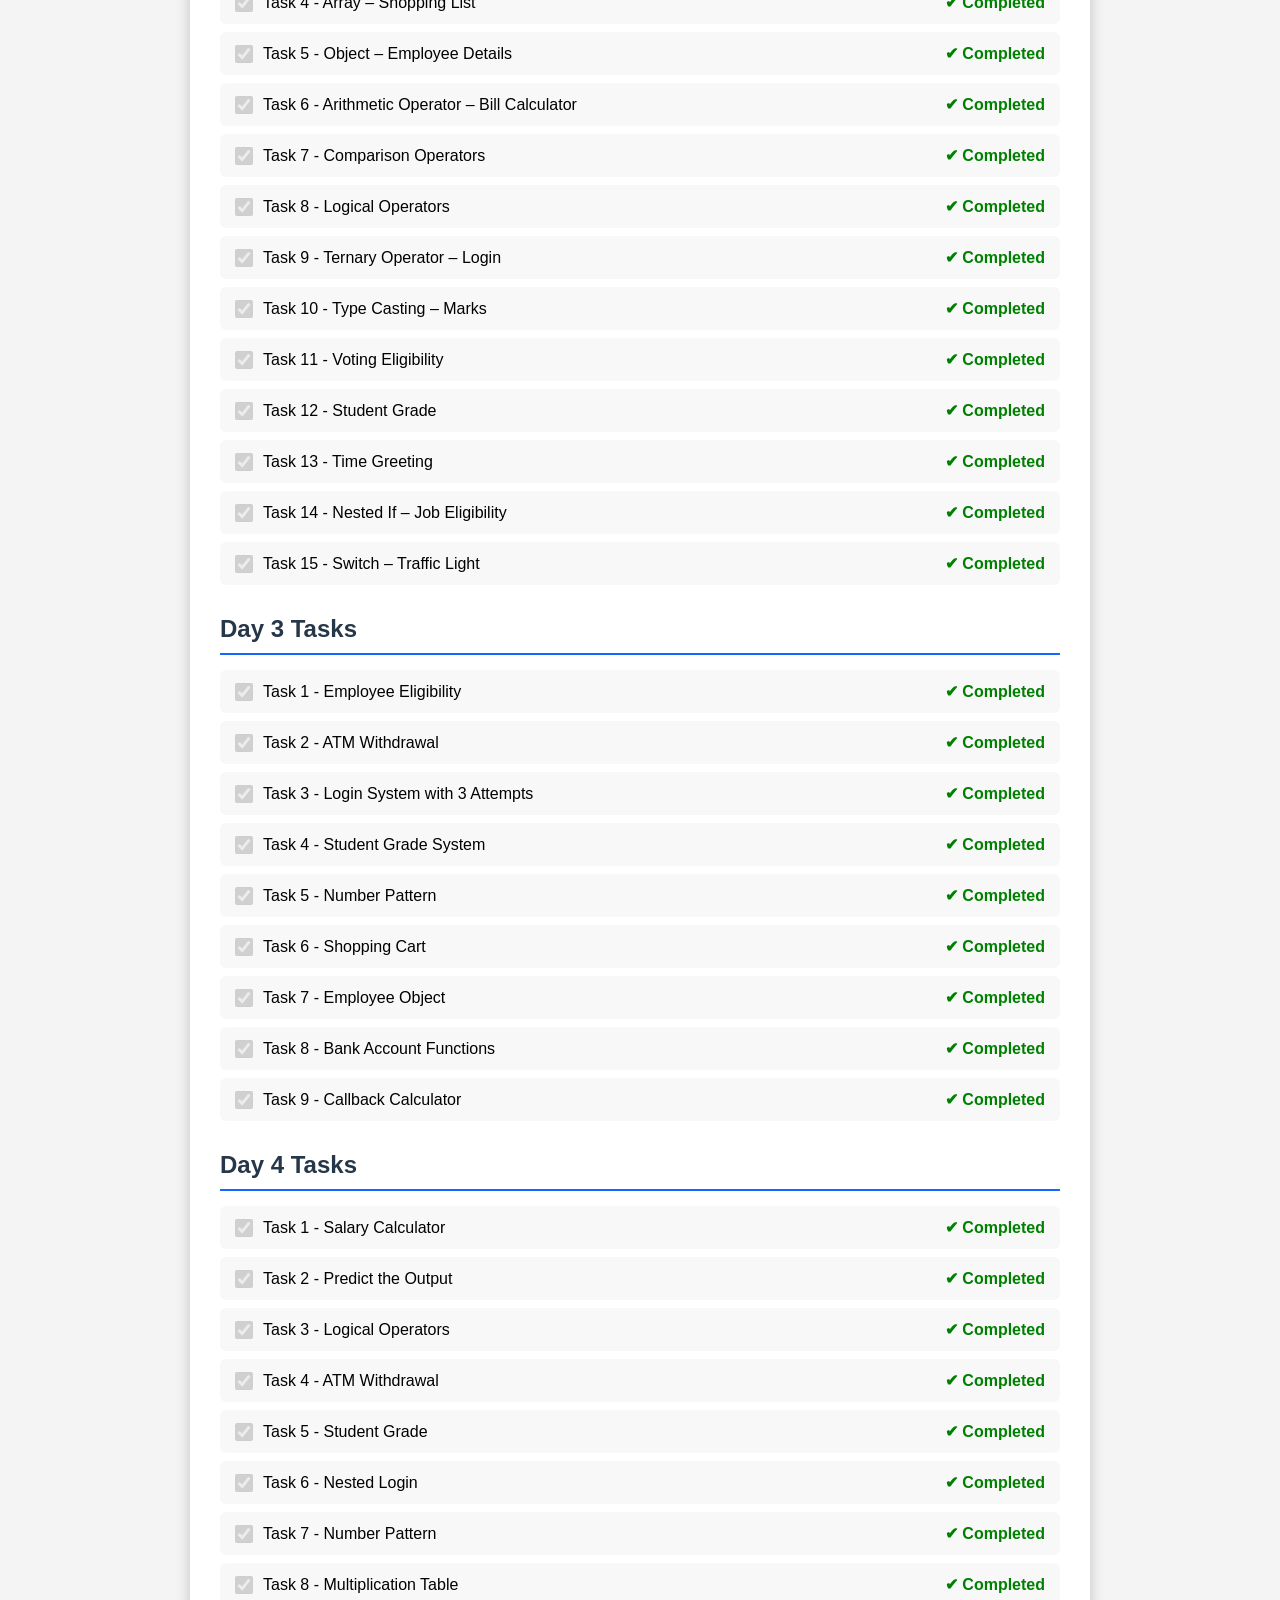
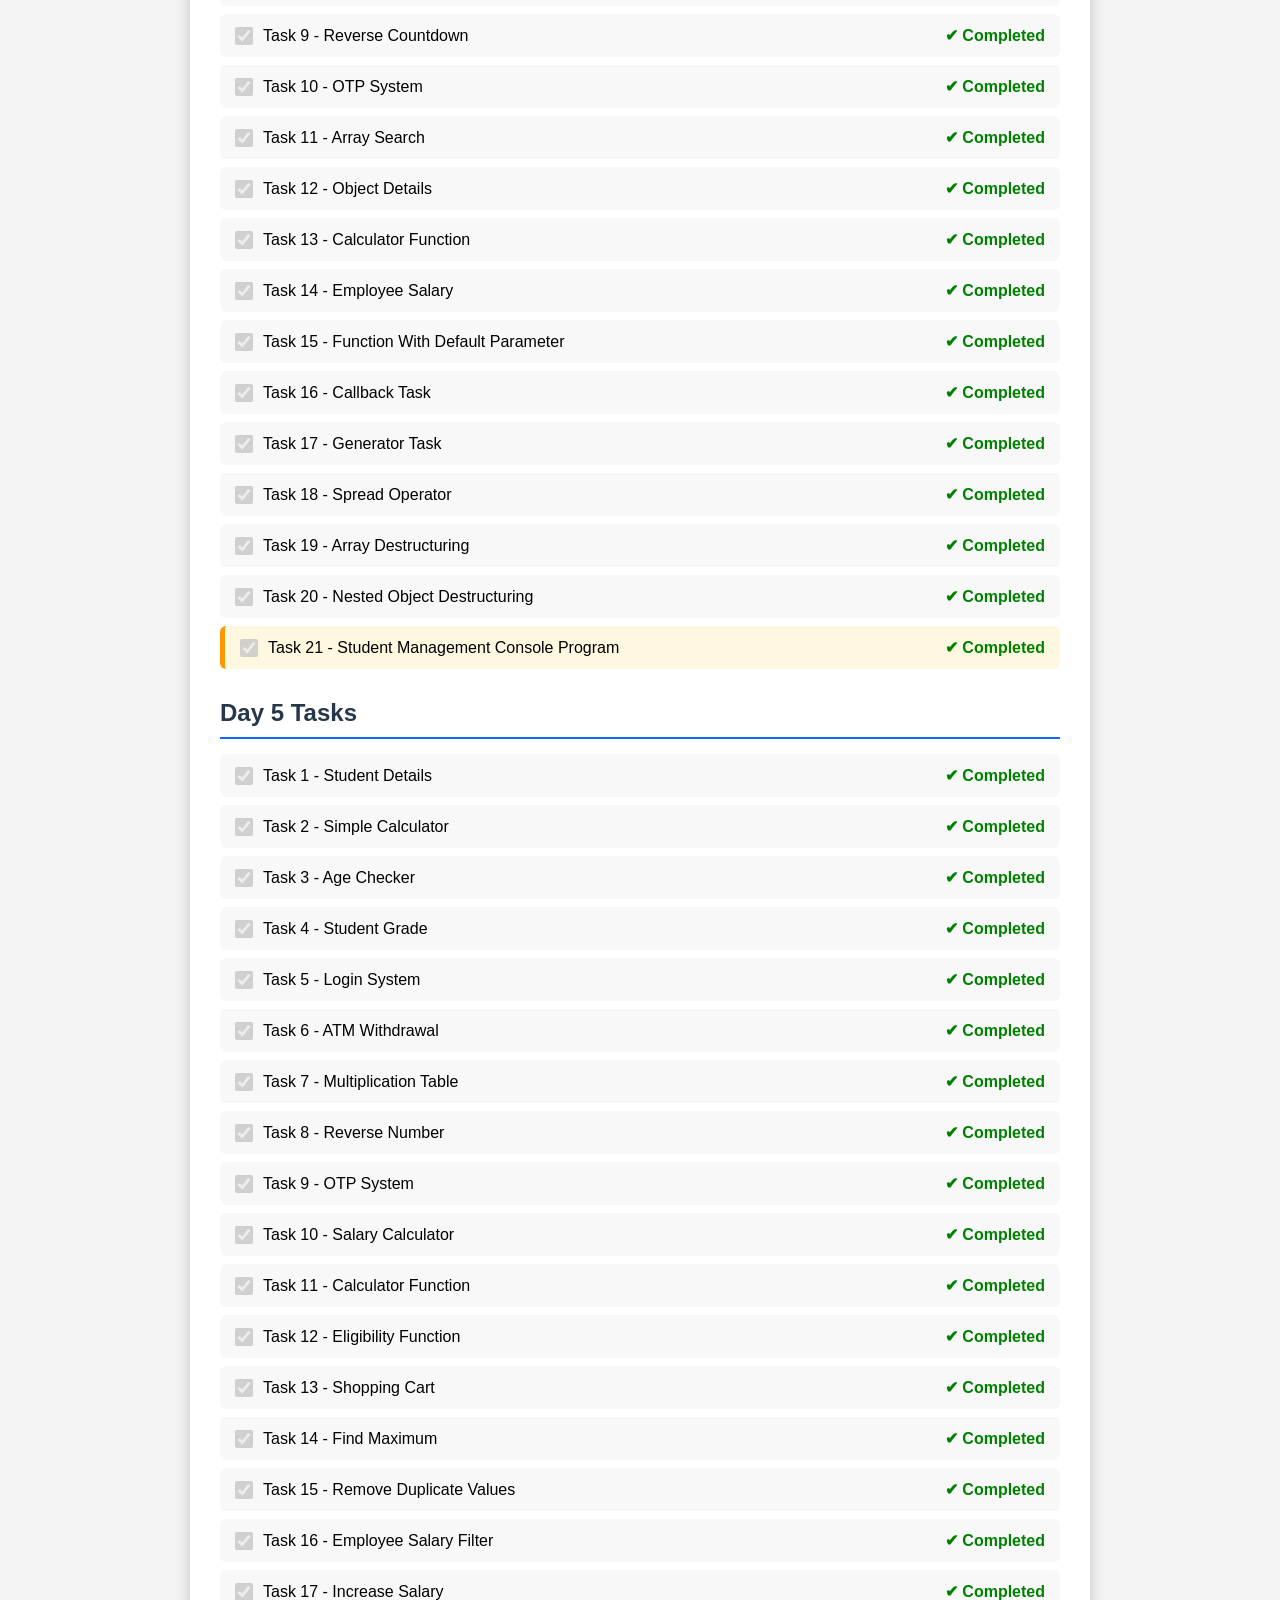
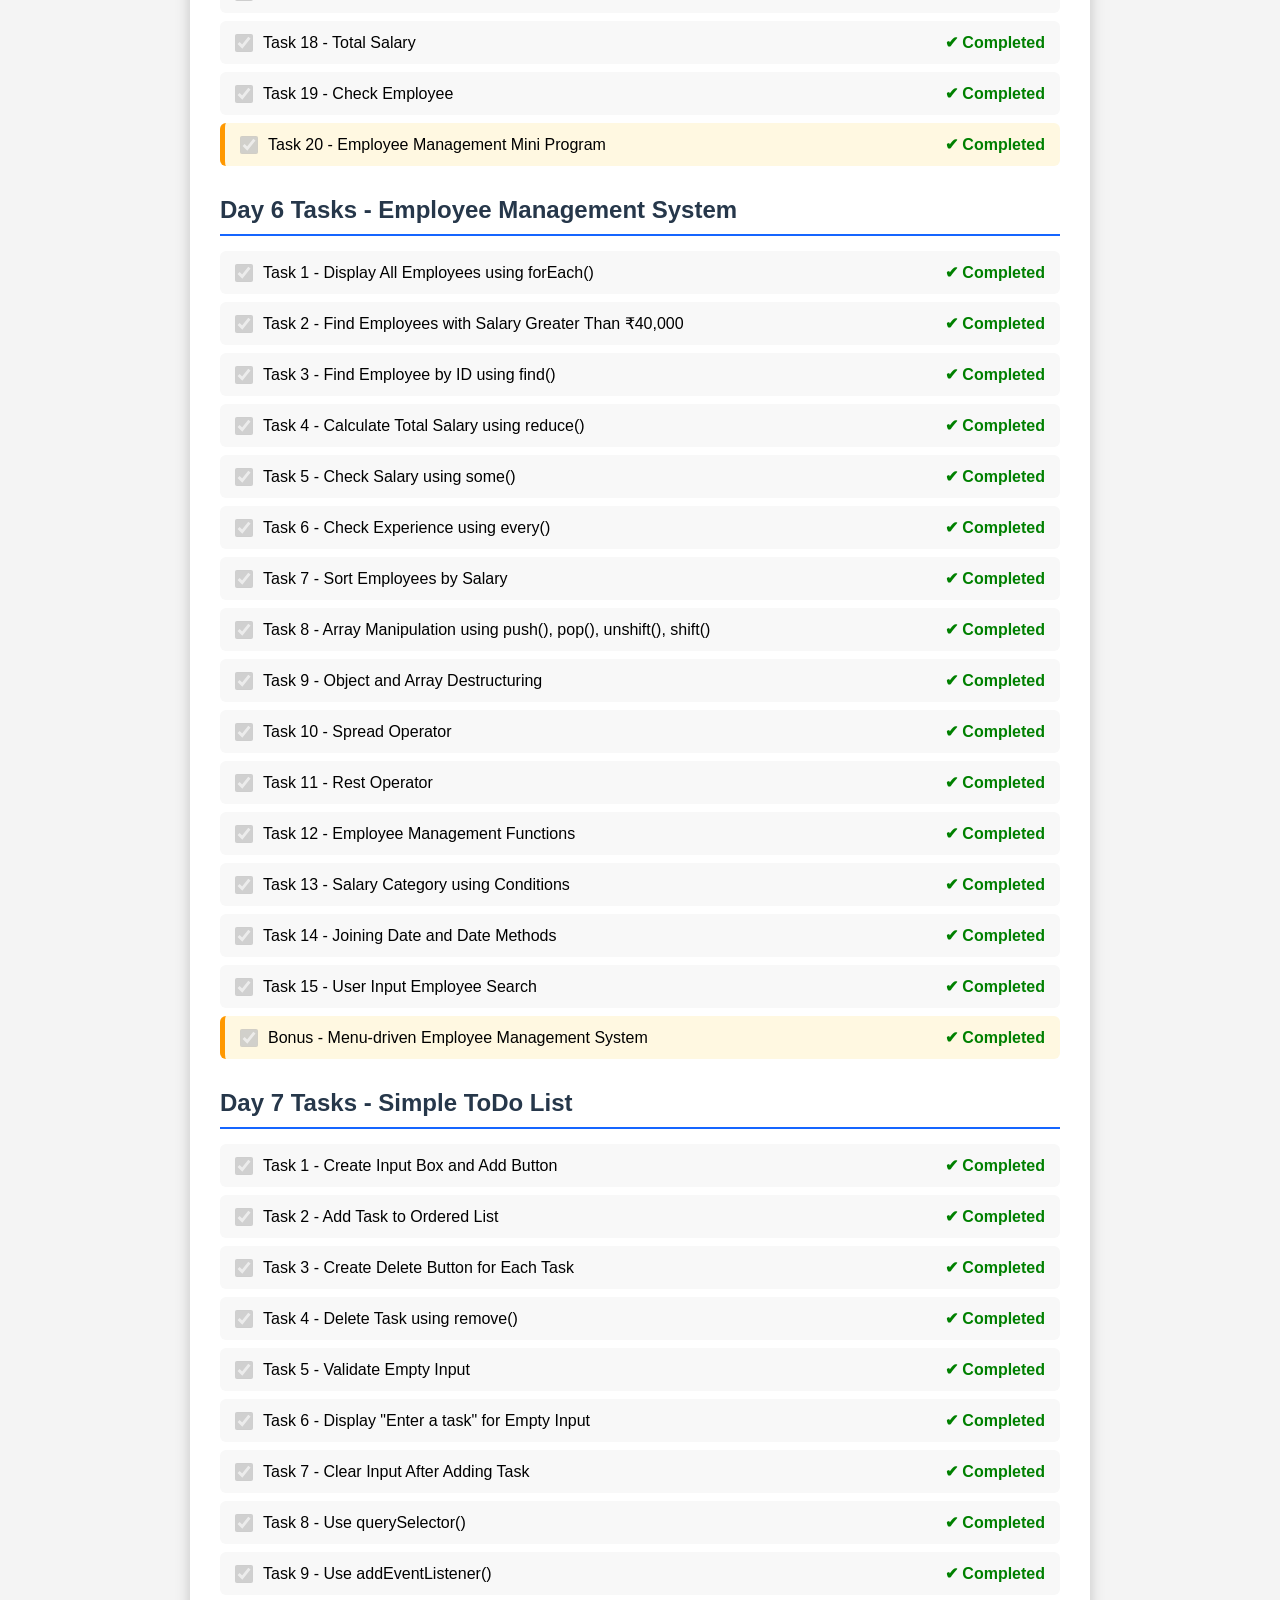
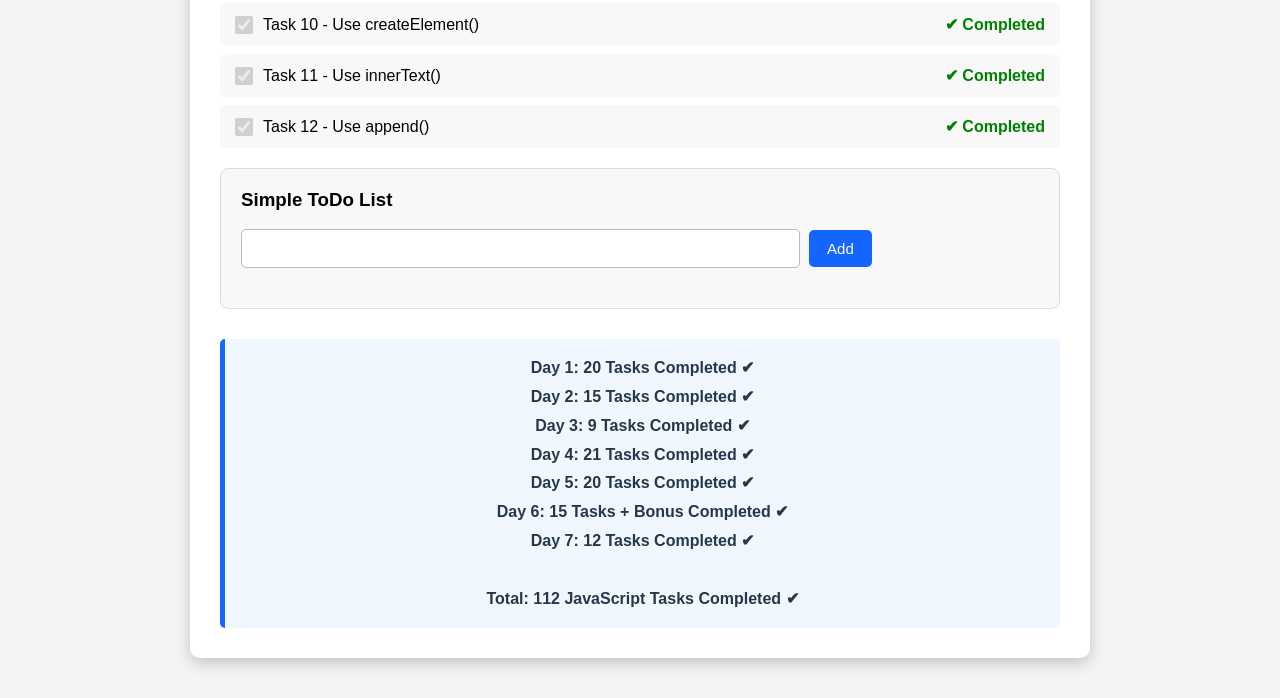
==== commit 6f0259c3: "updates html" ====
--- a/index.html
+++ b/index.html
@@ -186,7 +186,7 @@
     </p>
 
     <p class="Task">
-        <a href="Task1.html" target="_blank">Task 1 - Fake store</a>
+        <a href="Task.html" target="_blank">Task - Fake store</a>
     </p>
 
     <!-- ==================== DAY 1 ==================== -->
